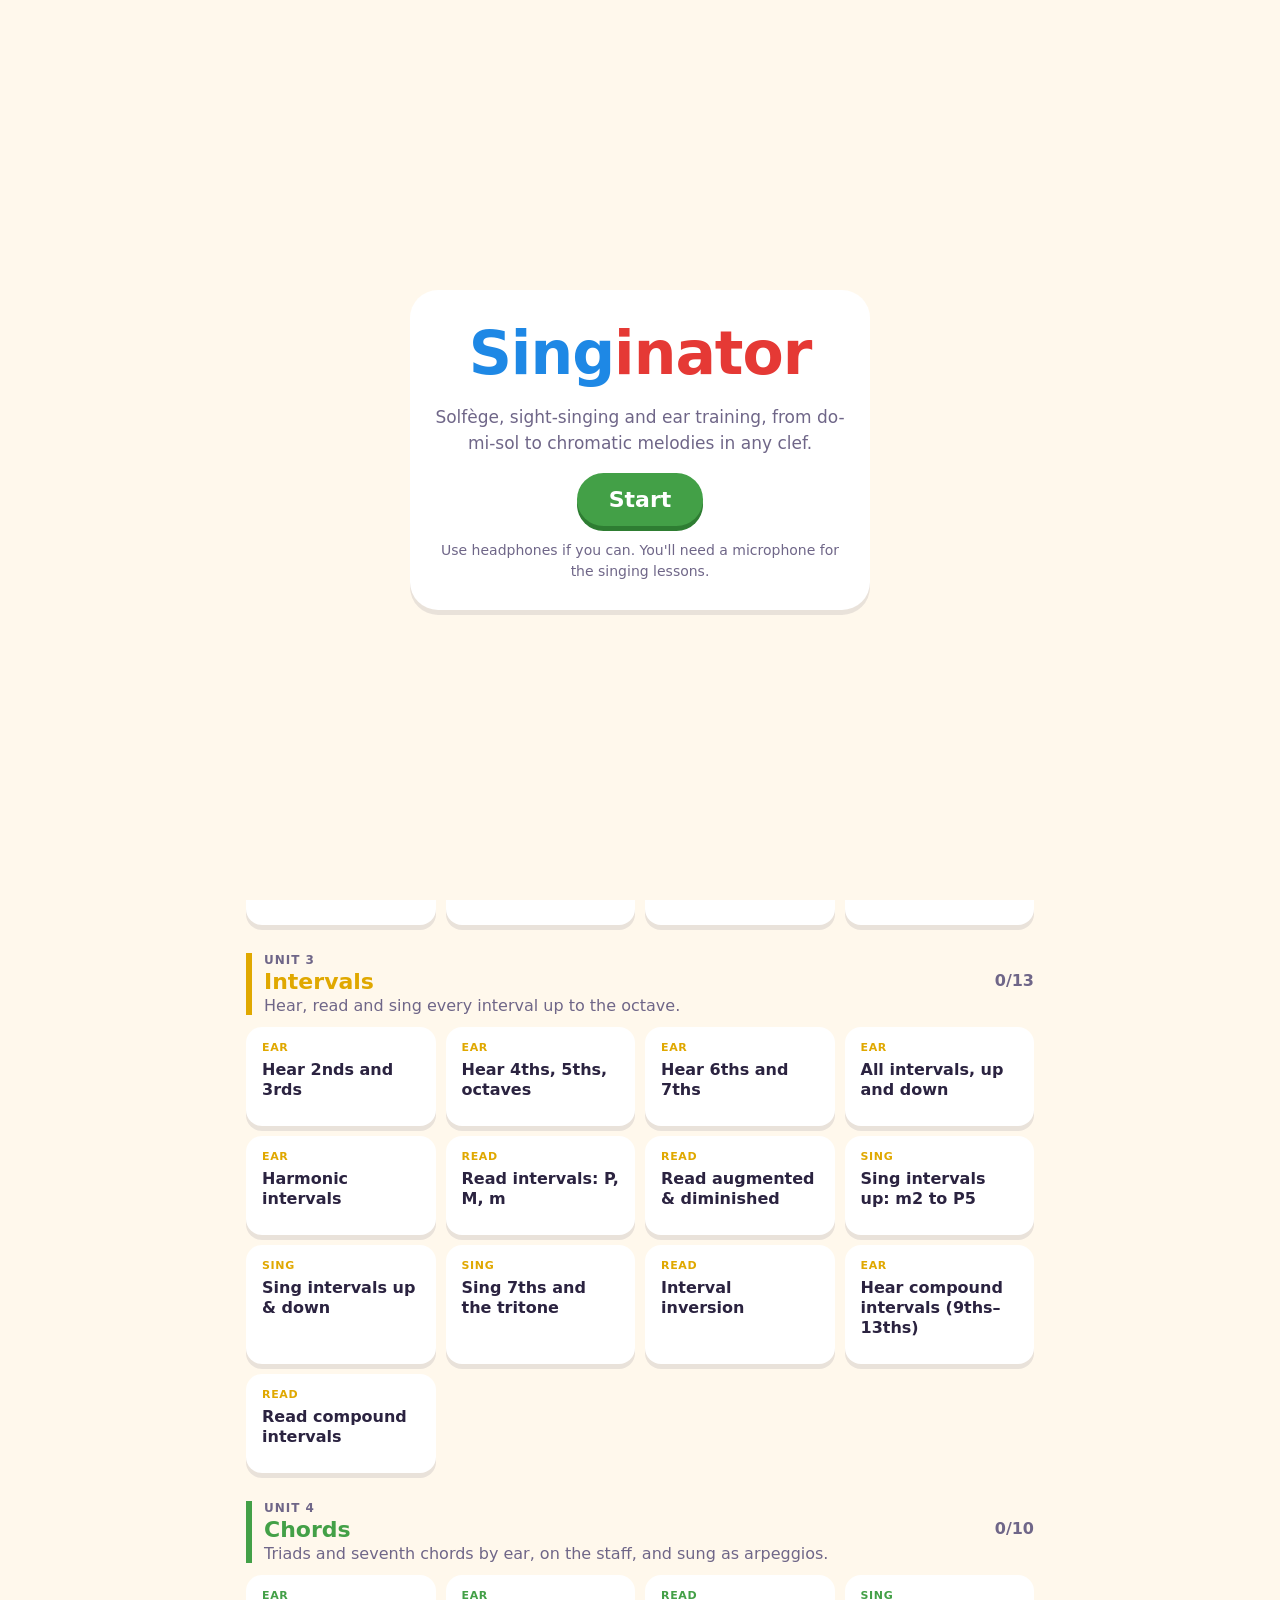
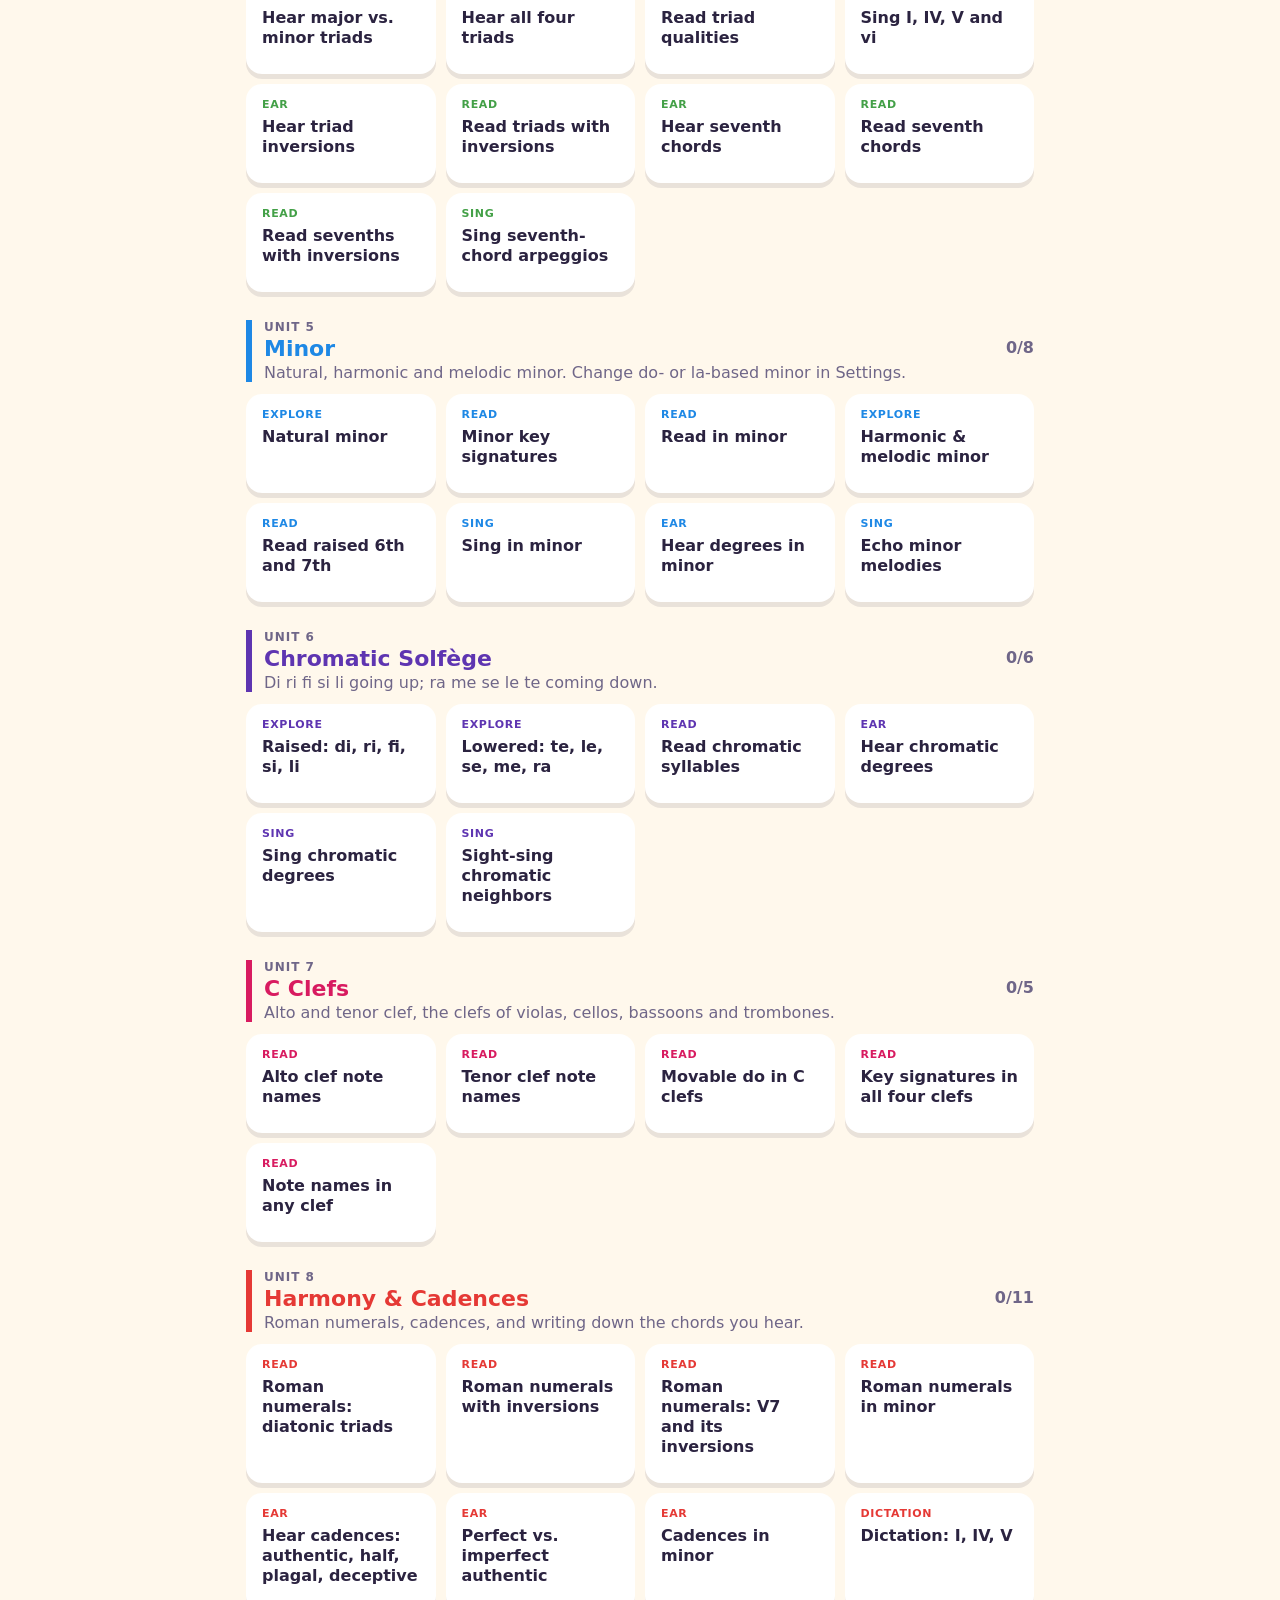
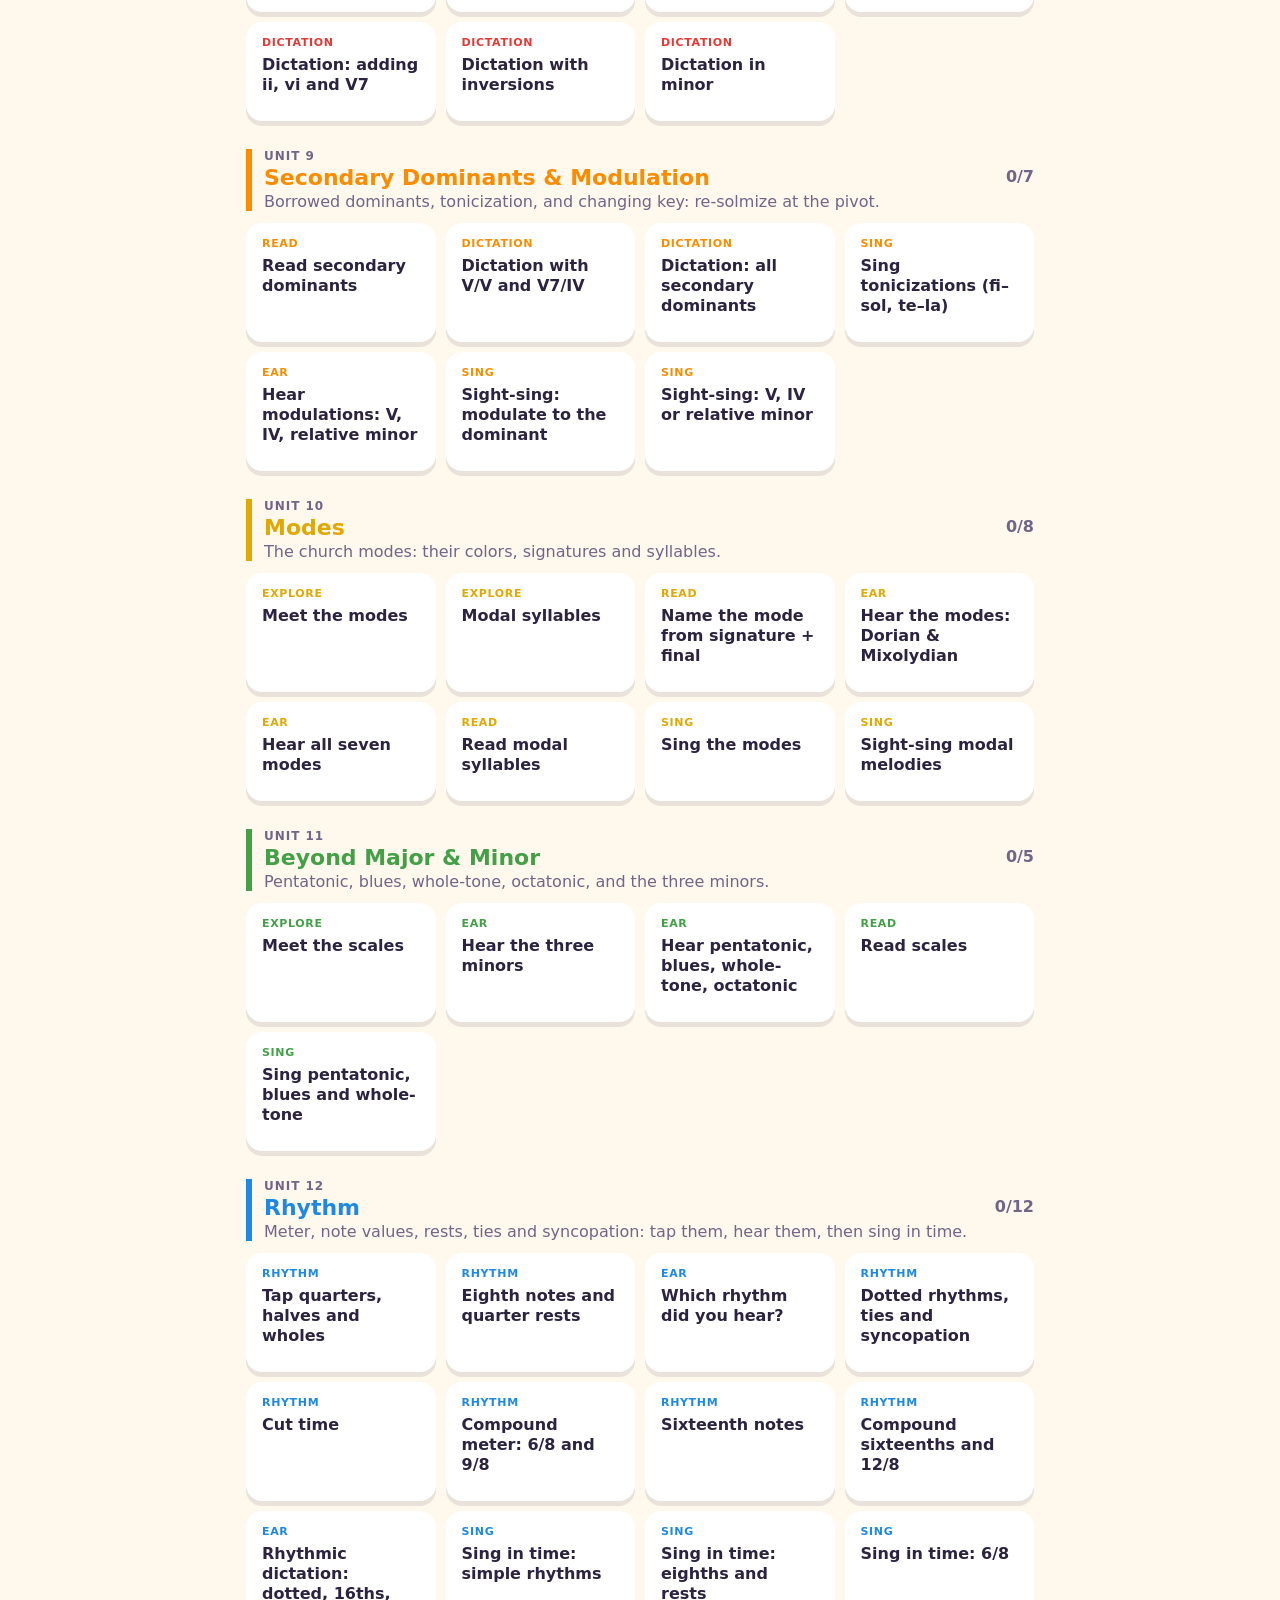
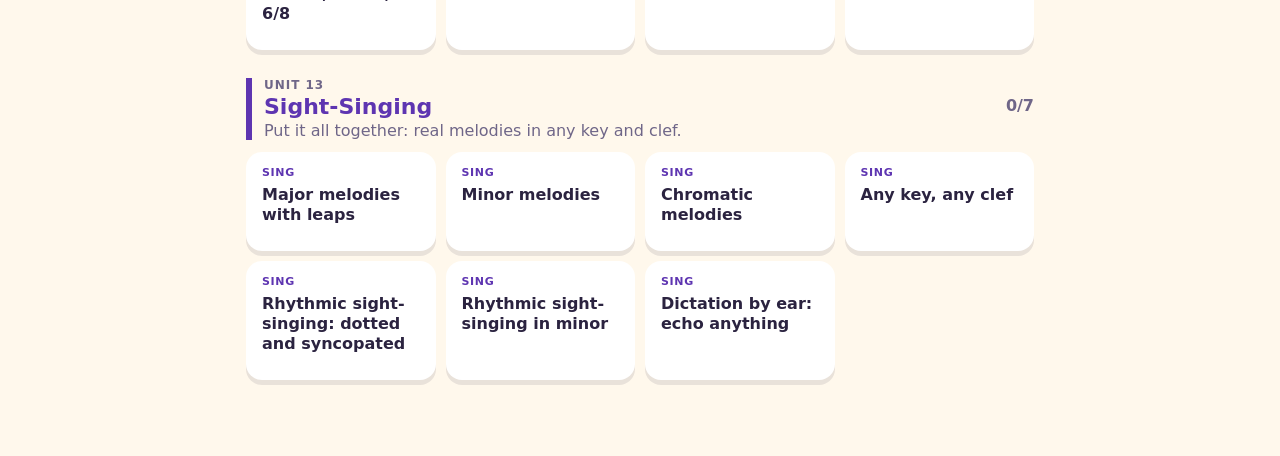
==== index.html @ 8b1a2203 "Rhythm: meters, notation, tapping and singing in time - rhythm.js: simple and compound meters (2/4 t" ====
<!doctype html>
<html lang="en">
<head>
  <meta charset="utf-8">
  <meta name="viewport" content="width=device-width, initial-scale=1">
  <title>Singinator</title>
  <link rel="stylesheet" href="style.css">
</head>
<body>
  <div id="start" class="overlay">
    <div class="start-card">
      <h1 class="logo">Sing<span>inator</span></h1>
      <p>Solfège, sight-singing and ear training, from do-mi-sol to chromatic melodies in any clef.</p>
      <button id="start-btn" class="big-btn">Start</button>
      <p class="fine">Use headphones if you can. You'll need a microphone for the singing lessons.</p>
    </div>
  </div>

  <header class="topbar">
    <button id="home-btn" class="icon-btn" aria-label="Back to course" hidden>&larr;</button>
    <div class="logo small">Sing<span>inator</span></div>
    <div class="stars" aria-label="Points earned"><span class="star-icon">&#9733;</span> <span id="star-count">0</span></div>
    <button id="settings-btn" class="icon-btn" aria-label="Settings">&#9881;</button>
  </header>

  <main>
    <!-- Course map -->
    <section id="home" class="screen">
      <div class="continue-card">
        <div>
          <div class="eyebrow">Up next</div>
          <div class="continue-title" id="continue-title"></div>
          <div class="continue-meta" id="continue-meta"></div>
        </div>
        <button id="continue-btn" class="big-btn">Go</button>
      </div>
      <div id="units"></div>
    </section>

    <!-- Any lesson -->
    <section id="lesson" class="screen" hidden>
      <div class="lesson-head">
        <div>
          <div class="eyebrow" id="lesson-unit"></div>
          <h2 class="lesson-title" id="lesson-title"></h2>
        </div>
        <div class="dots" id="dots" aria-label="Last 10 answers"></div>
      </div>
      <div class="prompt" id="prompt"></div>
      <div class="sub" id="sub"></div>
      <svg id="staff" class="staff" role="img" aria-label="Music staff"></svg>
      <div class="slots" id="slots"></div>
      <div class="feedback" id="feedback">&nbsp;</div>
      <div class="answers" id="answers"></div>
      <div class="meter-slot"></div>
      <div class="action-row" id="actions"></div>
    </section>
  </main>

  <template id="meter-tpl">
    <div class="meter">
      <div class="meter-track">
        <div class="meter-zone"></div>
        <div class="meter-target"></div>
        <div class="meter-ball"></div>
      </div>
      <div class="meter-side">
        <div class="meter-hint">Sing when you're ready</div>
        <div class="meter-sung">&nbsp;</div>
        <div class="meter-hold"><div class="meter-hold-fill"></div></div>
        <div class="meter-level" title="Microphone volume"><span>Mic</span><div class="meter-level-bar"><div class="meter-level-fill"></div></div></div>
        <select class="mic-select" aria-label="Microphone"></select>
        <div class="meter-debug" hidden></div>
      </div>
    </div>
  </template>

  <div id="settings" class="overlay dim" hidden>
    <div class="start-card settings-card">
      <h2>Settings</h2>
      <label class="setting">
        <span><b>Minor & modes</b><small>Which syllable is the tonic</small></span>
        <select id="set-minor">
          <option value="do">Tonic is do (do re me…)</option>
          <option value="la">Relative (la-based minor, re-based dorian…)</option>
        </select>
      </label>
      <label class="setting">
        <span><b>Pitch accuracy</b><small>How close counts as in tune</small></span>
        <select id="set-tol">
          <option value="50">Relaxed (±50¢)</option>
          <option value="35">Standard (±35¢)</option>
          <option value="25">Strict (±25¢)</option>
        </select>
      </label>
      <label class="setting">
        <span><b>Establish the key</b><small>Play a cadence before each question</small></span>
        <input type="checkbox" id="set-cadence">
      </label>
      <div class="action-row">
        <button id="set-reset" class="pill-btn ghost">Reset progress</button>
        <button id="set-close" class="pill-btn">Done</button>
      </div>
    </div>
  </div>

  <div id="mic-help" class="overlay dim" hidden>
    <div class="start-card">
      <h2>Microphone needed</h2>
      <p id="mic-help-text">Singing lessons need your microphone. Allow microphone access in your browser, then try again.</p>
      <button id="mic-retry" class="big-btn">Try again</button>
      <button id="mic-cancel" class="pill-btn ghost">Back</button>
    </div>
  </div>

  <div id="dev-panel" hidden>
    <b>Dev tone</b>
    <input type="range" id="dev-hz" min="0" max="900" step="0.5" value="0">
    <span id="dev-hz-val">off</span>
    <button id="dev-target">= target</button>
    <button id="dev-target-8vb">target 8vb</button>
    <button id="dev-off">off</button>
  </div>

  <div id="celebrate" aria-live="polite"></div>

  <script src="js/pitch.js"></script>
  <script src="js/theory.js"></script>
  <script src="js/harmony.js"></script>
  <script src="js/rhythm.js"></script>
  <script src="js/staff.js"></script>
  <script src="js/sound.js"></script>
  <script src="js/curriculum.js"></script>
  <script src="js/app.js"></script>
  <script src="js/exercises.js"></script>
  <script src="js/exercises-harmony.js"></script>
  <script src="js/exercises-scales.js"></script>
  <script src="js/exercises-modulation.js"></script>
  <script src="js/exercises-rhythm.js"></script>
  <script src="js/main.js"></script>
</body>
</html>
---- style.css ----
:root {
  --do: #e53935;
  --re: #fb8c00;
  --mi: #e0a800;
  --fa: #43a047;
  --sol: #1e88e5;
  --la: #5e35b1;
  --ti: #d81b60;

  --bg: #fff8ec;
  --card: #ffffff;
  --ink: #2b2340;
  --muted: #6f6688;
  --staff-bg: #fffaf0;
  --shadow: 0 5px 0 rgba(43, 35, 64, 0.1);
  --radius: 20px;
  color-scheme: light;
}

@media (prefers-color-scheme: dark) {
  :root {
    --bg: #1c1830;
    --card: #2a2445;
    --ink: #f4f0ff;
    --muted: #b3a9d1;
    --shadow: 0 5px 0 rgba(0, 0, 0, 0.35);
    --mi: #f9c623;
    color-scheme: dark;
  }
}

* { box-sizing: border-box; }

html, body {
  margin: 0;
  background: var(--bg);
  color: var(--ink);
  font-family: ui-rounded, "SF Pro Rounded", "Nunito", system-ui, sans-serif;
  -webkit-tap-highlight-color: transparent;
}

[hidden] { display: none !important; }

button {
  font: inherit;
  color: inherit;
  cursor: pointer;
  border: none;
  touch-action: manipulation;
}

select { font: inherit; padding: 6px 10px; border-radius: 10px; }

main {
  max-width: 820px;
  margin: 0 auto;
  padding: 0 16px 48px;
}

.eyebrow {
  font-size: 12px;
  font-weight: 800;
  letter-spacing: 0.08em;
  text-transform: uppercase;
  color: var(--muted);
}

/* ---------- Logo / top bar ---------- */
.logo {
  font-weight: 900;
  font-size: clamp(40px, 10vw, 60px);
  letter-spacing: -1px;
  margin: 0;
  color: var(--sol);
}
.logo span { color: var(--do); }
.logo.small { font-size: 24px; }

.topbar {
  display: flex;
  align-items: center;
  gap: 10px;
  max-width: 820px;
  margin: 0 auto;
  padding: 12px 16px;
}
.topbar .logo { flex: 1; }

.icon-btn {
  width: 44px;
  height: 44px;
  border-radius: 50%;
  background: var(--card);
  box-shadow: var(--shadow);
  font-size: 22px;
  font-weight: 900;
  flex: none;
}

.stars {
  background: var(--card);
  border-radius: 999px;
  padding: 8px 14px;
  font-weight: 900;
  font-size: 18px;
  box-shadow: var(--shadow);
}
.star-icon { color: #f5b301; }
.stars.pop { animation: pop 0.4s ease; }

/* ---------- Overlays ---------- */
.overlay {
  position: fixed;
  inset: 0;
  z-index: 20;
  display: grid;
  place-items: center;
  padding: 16px;
  background: var(--bg);
}
.overlay.dim { background: rgba(28, 24, 48, 0.6); }

.start-card {
  background: var(--card);
  border-radius: 28px;
  padding: 28px 24px;
  max-width: 460px;
  width: 100%;
  text-align: center;
  box-shadow: var(--shadow);
}
.start-card p { font-size: 17px; line-height: 1.5; color: var(--muted); }
.start-card .fine { font-size: 14px; margin-bottom: 0; }
.start-card .pill-btn { margin-top: 12px; }

.settings-card { text-align: left; }
.settings-card h2 { margin-top: 0; }
.setting {
  display: flex;
  align-items: center;
  justify-content: space-between;
  gap: 12px;
  padding: 12px 0;
  border-bottom: 1px solid color-mix(in srgb, var(--muted) 25%, transparent);
}
.setting b { display: block; }
.setting small { color: var(--muted); }
.setting input[type="checkbox"] { width: 22px; height: 22px; accent-color: var(--sol); }

.big-btn {
  background: var(--fa);
  color: #fff;
  font-size: 22px;
  font-weight: 900;
  padding: 14px 32px;
  border-radius: 999px;
  box-shadow: 0 5px 0 #2e7d32;
  transition: transform 0.08s;
}
.big-btn:active { transform: translateY(4px); box-shadow: 0 1px 0 #2e7d32; }

/* ---------- Course map ---------- */
.continue-card {
  display: flex;
  align-items: center;
  justify-content: space-between;
  gap: 16px;
  background: var(--card);
  border-radius: var(--radius);
  padding: 18px 20px;
  margin: 8px 0 24px;
  box-shadow: var(--shadow);
  border: 3px solid var(--fa);
}
.continue-title { font-size: 22px; font-weight: 900; margin: 2px 0; }
.continue-meta { color: var(--muted); font-weight: 700; }

.unit { margin-bottom: 28px; }
.unit-head {
  display: flex;
  justify-content: space-between;
  align-items: flex-start;
  gap: 12px;
  border-left: 6px solid var(--c);
  padding-left: 12px;
  margin-bottom: 12px;
}
.unit-head h3 { margin: 2px 0; font-size: 22px; color: var(--c); }
.unit-head p { margin: 0; color: var(--muted); }
.unit-count { font-weight: 900; color: var(--muted); white-space: nowrap; padding-top: 18px; }

.lesson-grid {
  display: grid;
  grid-template-columns: repeat(auto-fill, minmax(180px, 1fr));
  gap: 10px;
}
.lesson-card {
  background: var(--card);
  border-radius: 16px;
  padding: 12px 14px;
  text-align: left;
  display: flex;
  flex-direction: column;
  gap: 6px;
  box-shadow: var(--shadow);
  border: 2px solid transparent;
  transition: transform 0.08s;
}
.lesson-card:active { transform: translateY(3px); }
.lesson-card.next { border-color: var(--fa); }
.lesson-card .tag { font-size: 11px; font-weight: 900; text-transform: uppercase; letter-spacing: 0.06em; color: var(--c); }
.lesson-name { font-weight: 800; line-height: 1.25; flex: 1; }
.lesson-card .bar { height: 6px; border-radius: 3px; background: var(--bg); overflow: hidden; }
.lesson-card .bar i { display: block; height: 100%; background: var(--c); }
.lesson-card.mastered .bar i { background: var(--fa); }
.lesson-card.mastered .lesson-name::after { content: " \2713"; color: var(--fa); }

/* ---------- Lesson ---------- */
.lesson-head {
  display: flex;
  justify-content: space-between;
  align-items: flex-end;
  gap: 12px;
  margin: 4px 0 8px;
}
.lesson-title { margin: 2px 0 0; font-size: 22px; }
.dots { display: flex; gap: 4px; flex: none; }
.dots i { width: 10px; height: 10px; border-radius: 50%; background: color-mix(in srgb, var(--muted) 30%, transparent); }
.dots i.right { background: var(--fa); }
.dots i.wrong { background: var(--do); }

.prompt {
  text-align: center;
  font-size: clamp(24px, 6vw, 32px);
  font-weight: 900;
  margin: 12px 0 2px;
  min-height: 1.3em;
}
.sub { text-align: center; color: var(--muted); font-weight: 700; margin-bottom: 12px; min-height: 1.2em; }

.staff {
  display: block;
  width: 100%;
  max-height: 260px;
  border-radius: var(--radius);
  box-shadow: var(--shadow);
}
.staff-bg { fill: var(--staff-bg); }
.staff-line { stroke: #3b3355; stroke-width: 1.5; }
.staff-ink { stroke: #3b3355; }
.staff-ink.fill { fill: #3b3355; stroke: none; }
.stem { stroke-width: 2.2; }
.note-label { font-weight: 900; font-size: 15px; font-family: inherit; }
.note-halo { fill: none; stroke: #f5b301; stroke-width: 3; opacity: 0.8; animation: halo 1.2s ease-in-out infinite; transform-box: fill-box; transform-origin: center; }
.note.faded { opacity: 0.3; }

.feedback {
  text-align: center;
  font-size: 19px;
  font-weight: 700;
  min-height: 1.5em;
  margin: 14px 0;
  color: var(--muted);
}
.feedback.good { color: var(--fa); }
.feedback.bad { color: var(--do); }

.answers {
  display: flex;
  flex-wrap: wrap;
  justify-content: center;
  gap: 8px;
}
.ans-btn {
  background: var(--card);
  min-width: 64px;
  padding: 10px 12px 8px;
  border-radius: 14px;
  display: flex;
  flex-direction: column;
  align-items: center;
  box-shadow: 0 4px 0 rgba(0, 0, 0, 0.15);
  border: 2px solid transparent;
  transition: transform 0.08s;
}
.ans-btn:active { transform: translateY(3px); box-shadow: 0 1px 0 rgba(0, 0, 0, 0.15); }
.ans-btn.colored { background: var(--c); color: #fff; }
.ans-btn.colored .ans-main { text-shadow: 0 1px 2px rgba(0, 0, 0, 0.25); }
.ans-main { font-size: 20px; font-weight: 900; }
.ans-sub { font-size: 12px; font-weight: 700; opacity: 0.8; }
.answers.intervals .ans-btn { min-width: 74px; }
.answers.keys .ans-btn { min-width: 56px; }
.answers.locked .ans-btn { opacity: 0.45; }
.answers.locked .ans-btn.right { opacity: 1; border-color: var(--fa); box-shadow: 0 0 0 3px var(--fa); }
.answers.locked .ans-btn.wrong { opacity: 1; border-color: var(--do); animation: shake 0.4s; }

.action-row {
  display: flex;
  justify-content: center;
  align-items: center;
  gap: 10px;
  flex-wrap: wrap;
  margin-top: 18px;
}
.pill-btn {
  background: var(--sol);
  color: #fff;
  font-weight: 900;
  font-size: 16px;
  padding: 11px 20px;
  border-radius: 999px;
  box-shadow: 0 4px 0 #1565c0;
}
.pill-btn:active { transform: translateY(3px); box-shadow: 0 1px 0 #1565c0; }
.pill-btn.ghost { background: var(--card); color: var(--ink); box-shadow: var(--shadow); }

/* ---------- Pitch meter ---------- */
.meter {
  --c: var(--sol);
  display: flex;
  gap: 18px;
  align-items: stretch;
  margin-top: 16px;
  background: var(--card);
  border-radius: var(--radius);
  padding: 14px;
  box-shadow: var(--shadow);
}
.meter-track {
  position: relative;
  width: 60px;
  height: 180px;
  flex: none;
  border-radius: 30px;
  background: var(--bg);
  overflow: hidden;
}
.meter-zone {
  position: absolute;
  left: 0;
  right: 0;
  top: 50%;
  transform: translateY(-50%);
  height: 12%;
  background: color-mix(in srgb, var(--fa) 30%, transparent);
}
.meter-target {
  position: absolute;
  left: 6px;
  right: 6px;
  top: 50%;
  height: 4px;
  margin-top: -2px;
  border-radius: 2px;
  background: var(--fa);
}
.meter-ball {
  position: absolute;
  left: 50%;
  top: 50%;
  width: 36px;
  height: 36px;
  margin: -18px 0 0 -18px;
  border-radius: 50%;
  background: var(--c);
  border: 3px solid #fff;
  box-shadow: 0 2px 6px rgba(0, 0, 0, 0.3);
  transition: top 0.08s linear, opacity 0.2s;
}
.meter-ball.idle { opacity: 0.2; }
.meter-side {
  flex: 1;
  display: flex;
  flex-direction: column;
  justify-content: center;
  gap: 8px;
  min-width: 0;
}
.meter-hint { font-size: clamp(20px, 4.5vw, 26px); font-weight: 900; }
.meter-hint.good { color: var(--fa); }
.meter-hint.up, .meter-hint.down { color: var(--re); }
.meter-hint.listen { color: var(--sol); }
.meter-hint.warn { color: var(--do); font-size: clamp(17px, 4vw, 20px); }
.meter-sung { font-size: 15px; color: var(--muted); font-weight: 700; }
.meter-hold { height: 14px; border-radius: 7px; background: var(--bg); overflow: hidden; }
.meter-hold-fill { height: 100%; width: 0; background: var(--fa); transition: width 0.08s linear; }
.meter-level { display: flex; align-items: center; gap: 8px; font-size: 12px; font-weight: 800; color: var(--muted); }
.meter-level-bar { flex: 1; height: 6px; border-radius: 3px; background: var(--bg); overflow: hidden; }
.meter-level-fill { height: 100%; width: 0; background: var(--sol); transition: width 0.08s linear; }
.mic-select { font-size: 13px; max-width: 100%; color: var(--muted); }
.meter-debug { font: 12px ui-monospace, monospace; color: var(--muted); word-break: break-all; }

/* ---------- Celebration ---------- */
#celebrate {
  position: fixed;
  inset: 0;
  pointer-events: none;
  z-index: 30;
  overflow: hidden;
}
.celebrate-msg {
  position: absolute;
  left: 50%;
  top: 36%;
  transform: translate(-50%, -50%);
  background: var(--card);
  color: var(--fa);
  font-size: clamp(28px, 7vw, 44px);
  font-weight: 900;
  padding: 14px 30px;
  border-radius: 999px;
  box-shadow: 0 10px 30px rgba(0, 0, 0, 0.2);
  white-space: nowrap;
  animation: msg 1.8s ease forwards;
}
.celebrate-msg.small { font-size: 30px; padding: 8px 22px; animation-duration: 0.9s; }
.confetti {
  position: absolute;
  top: -20px;
  width: 12px;
  height: 18px;
  border-radius: 3px;
  animation: fall 1.6s ease-in forwards;
}

/* ---------- Dev panel ---------- */
#dev-panel {
  position: fixed;
  bottom: 8px;
  left: 8px;
  right: 8px;
  z-index: 40;
  background: #222;
  color: #eee;
  font: 13px ui-monospace, monospace;
  padding: 8px 12px;
  border-radius: 10px;
  display: flex;
  flex-wrap: wrap;
  gap: 8px;
  align-items: center;
}
#dev-panel input { flex: 1; min-width: 160px; }
#dev-panel button { background: #444; color: #eee; padding: 4px 8px; border-radius: 6px; font: inherit; }

/* ---------- Animations ---------- */
@keyframes pop { 50% { transform: scale(1.25); } }
@keyframes shake {
  20%, 60% { transform: translateX(-6px); }
  40%, 80% { transform: translateX(6px); }
}
@keyframes halo { 50% { transform: scale(1.18); opacity: 0.4; } }
@keyframes msg {
  0% { transform: translate(-50%, -50%) scale(0.4); opacity: 0; }
  15% { transform: translate(-50%, -50%) scale(1.1); opacity: 1; }
  25% { transform: translate(-50%, -50%) scale(1); }
  80% { opacity: 1; }
  100% { transform: translate(-50%, -60%) scale(1); opacity: 0; }
}
@keyframes fall {
  to { transform: translate(var(--drift), 105vh) rotate(var(--spin)); }
}

@media (max-width: 480px) {
  .continue-card { flex-direction: column; align-items: stretch; text-align: center; }
  .lesson-grid { grid-template-columns: 1fr 1fr; }
  .meter-track { height: 150px; width: 52px; }
  .ans-btn { min-width: 56px; padding: 8px 10px 6px; }
  .lesson-head { flex-direction: column; align-items: flex-start; }
}

@media (prefers-reduced-motion: reduce) {
  * { animation-duration: 0.01s !important; transition: none !important; }
}

/* ---------- Dictation slots ---------- */
.slots { display: flex; flex-wrap: wrap; justify-content: center; gap: 8px; margin: 14px 0 0; }
.slot {
  min-width: 64px; padding: 8px 10px; border-radius: 12px; text-align: center;
  background: var(--card); box-shadow: var(--shadow); border: 2px dashed color-mix(in srgb, var(--muted) 50%, transparent);
  font-weight: 900; font-size: 20px; display: flex; flex-direction: column;
}
.slot small { font-size: 12px; font-weight: 700; color: var(--muted); }
.slot.given { border-style: solid; border-color: transparent; color: var(--muted); }
.slot.filled { border-style: solid; border-color: var(--sol); }
.slot.empty.next { border-color: var(--sol); }
.slot.right { border-style: solid; border-color: var(--fa); color: var(--fa); }
.slot.wrong { border-style: solid; border-color: var(--do); color: var(--do); }
.slot.playing { transform: scale(1.08); }
.answers.chords .ans-main { font-size: 18px; }
.answers.dense .ans-btn { min-width: 58px; padding: 8px 8px 6px; }

/* ---------- Rhythm notation ---------- */
.time-sig { font: 900 30px Georgia, "Times New Roman", serif; fill: #3b3355; }
.barline { stroke-width: 1.6; }
.tap-pad {
  width: 160px; height: 160px; border-radius: 50%; margin: 6px auto;
  background: var(--sol); color: #fff; font-size: 30px; font-weight: 900;
  box-shadow: 0 6px 0 #1565c0; touch-action: none; user-select: none; -webkit-user-select: none;
}
.tap-pad.hit { animation: tap 0.12s ease; }
@keyframes tap { 50% { transform: scale(0.93); box-shadow: 0 2px 0 #1565c0; } }
.answers.rhythms .ans-btn { padding: 6px; background: var(--staff-bg); }
.mini-staff { width: 260px; max-width: 80vw; height: auto; display: block; }
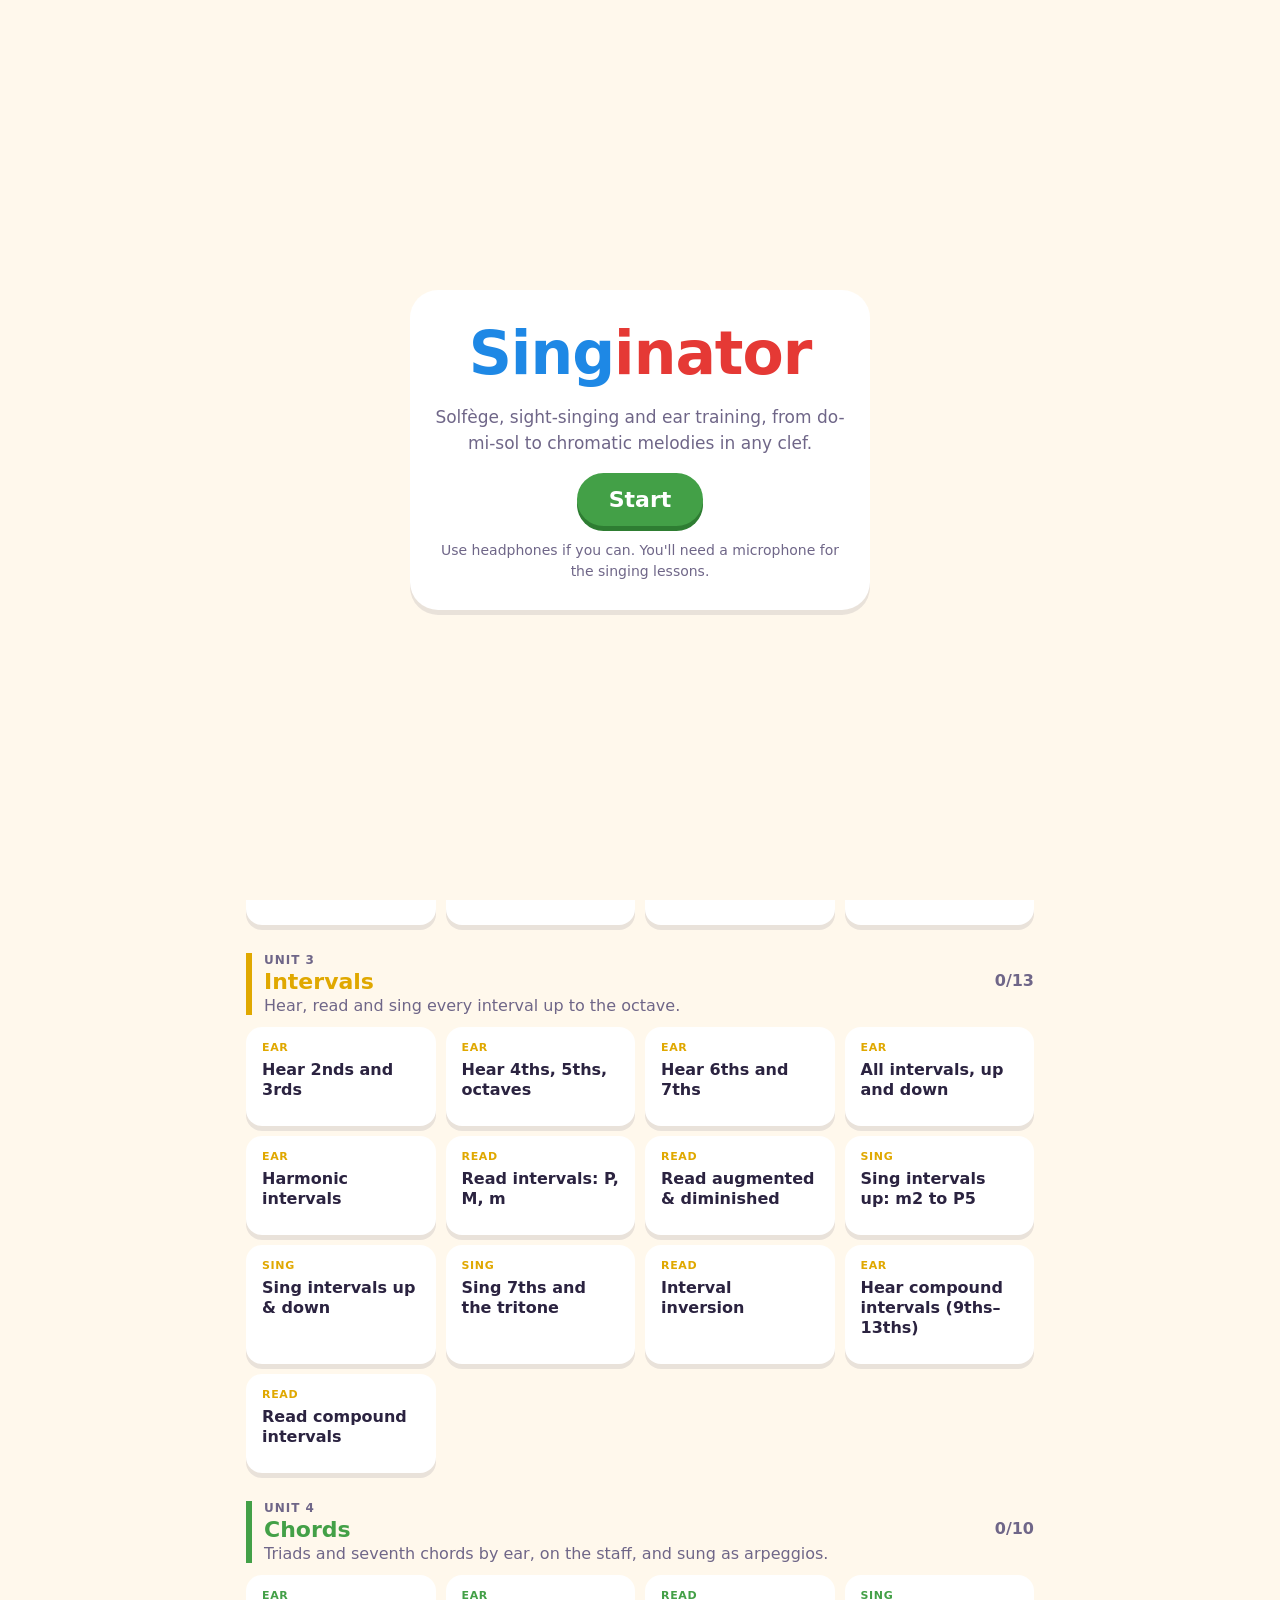
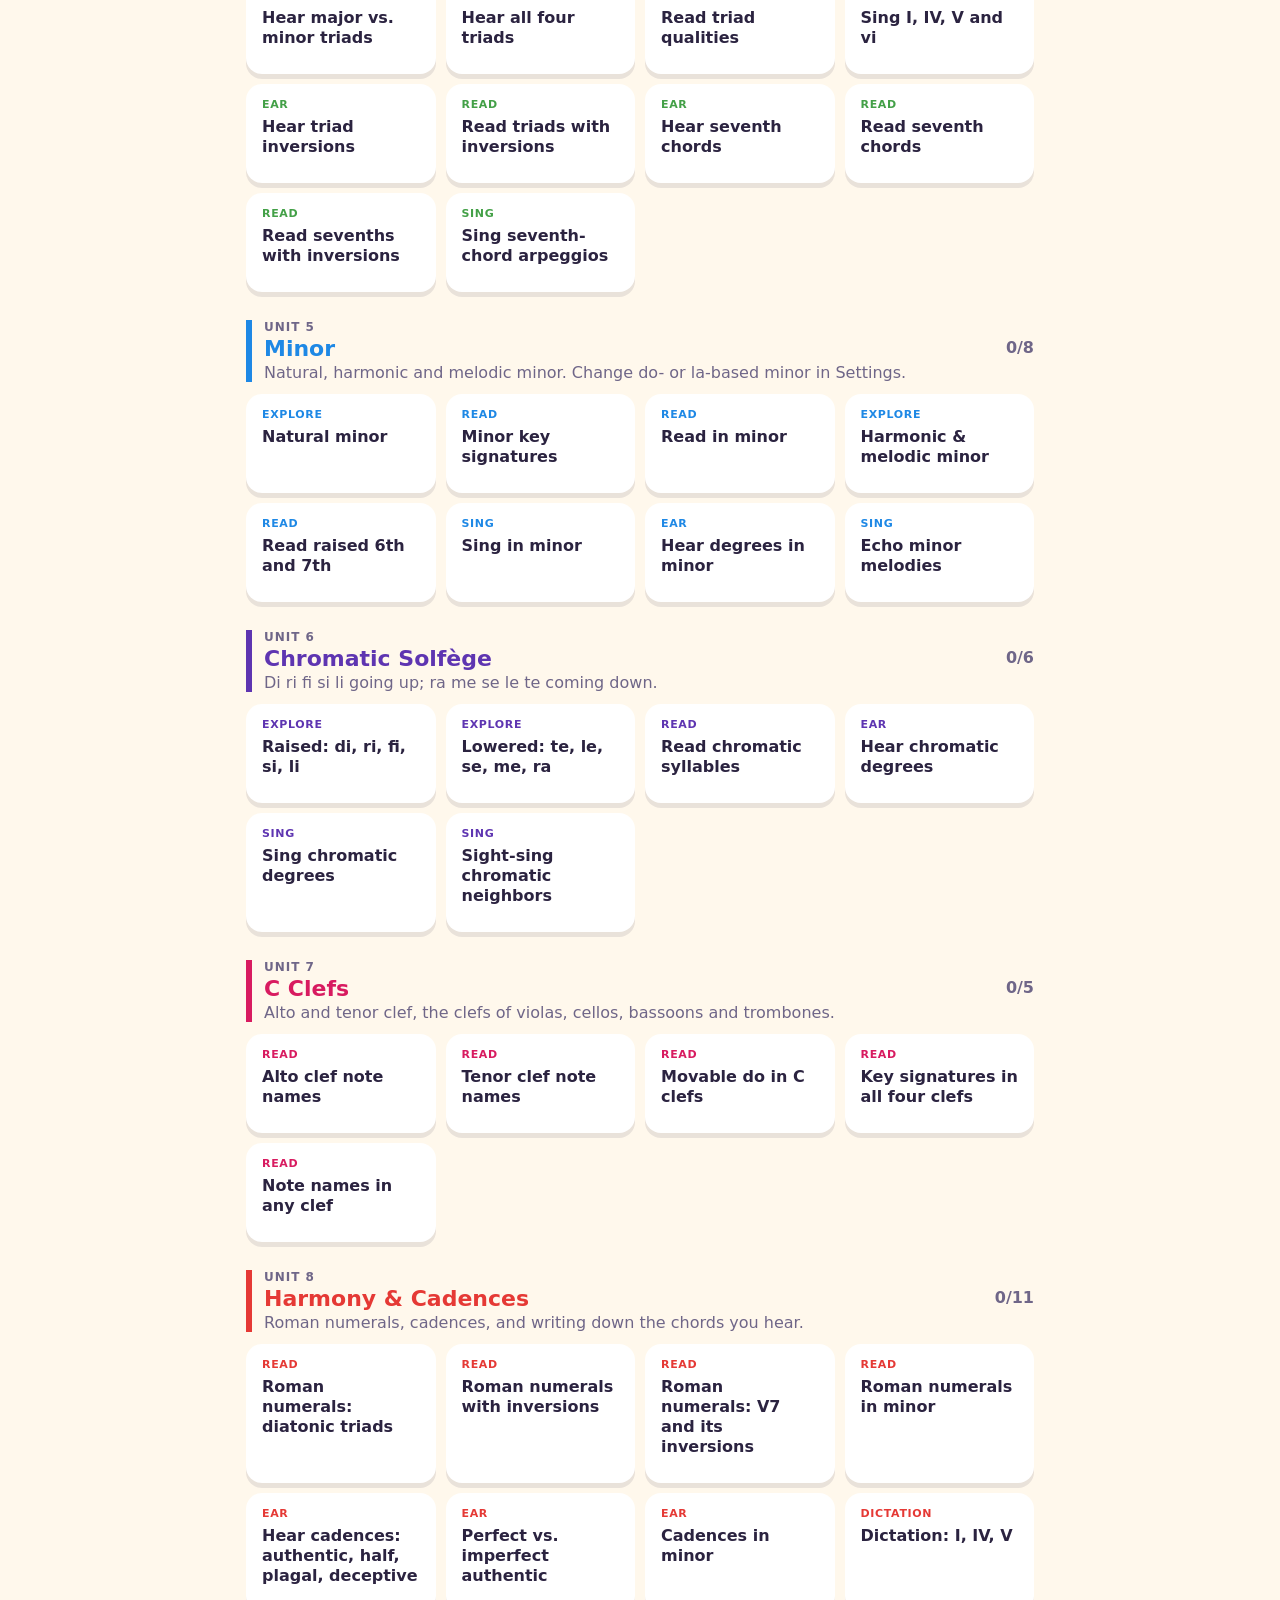
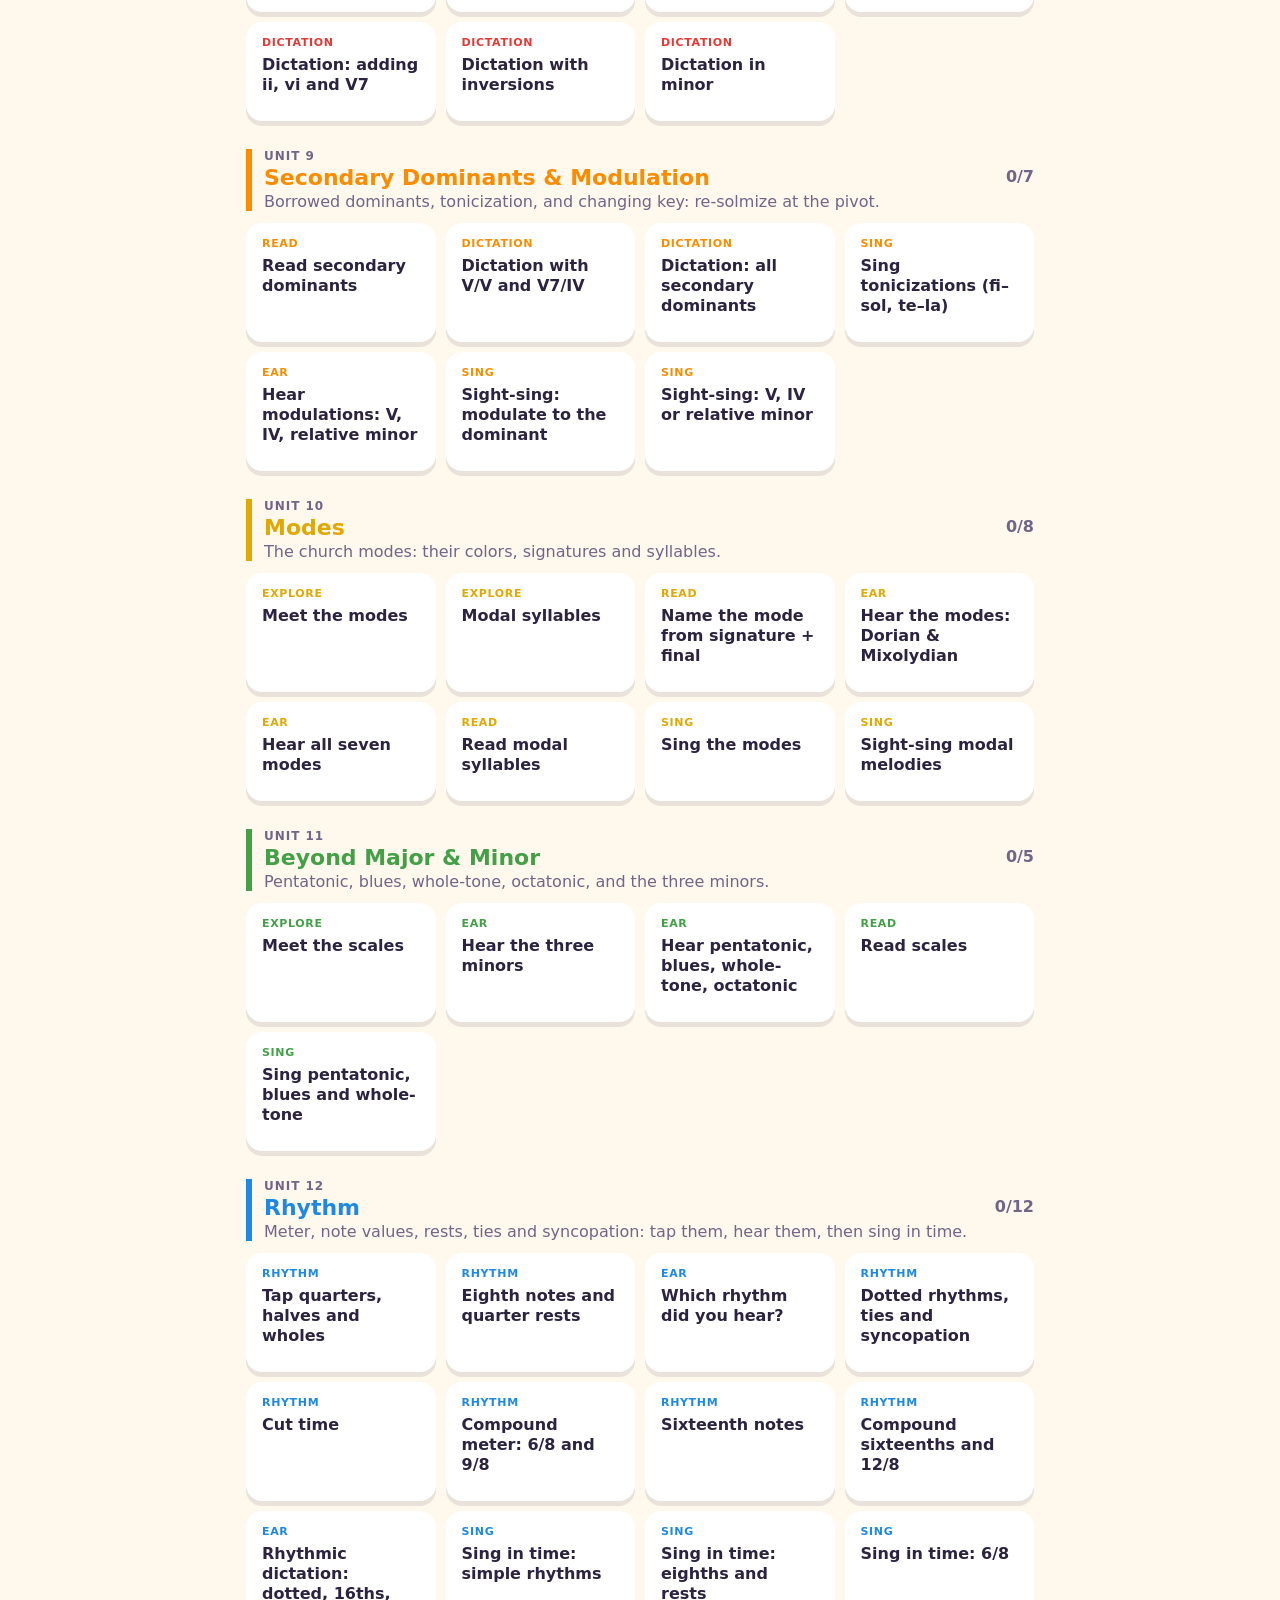
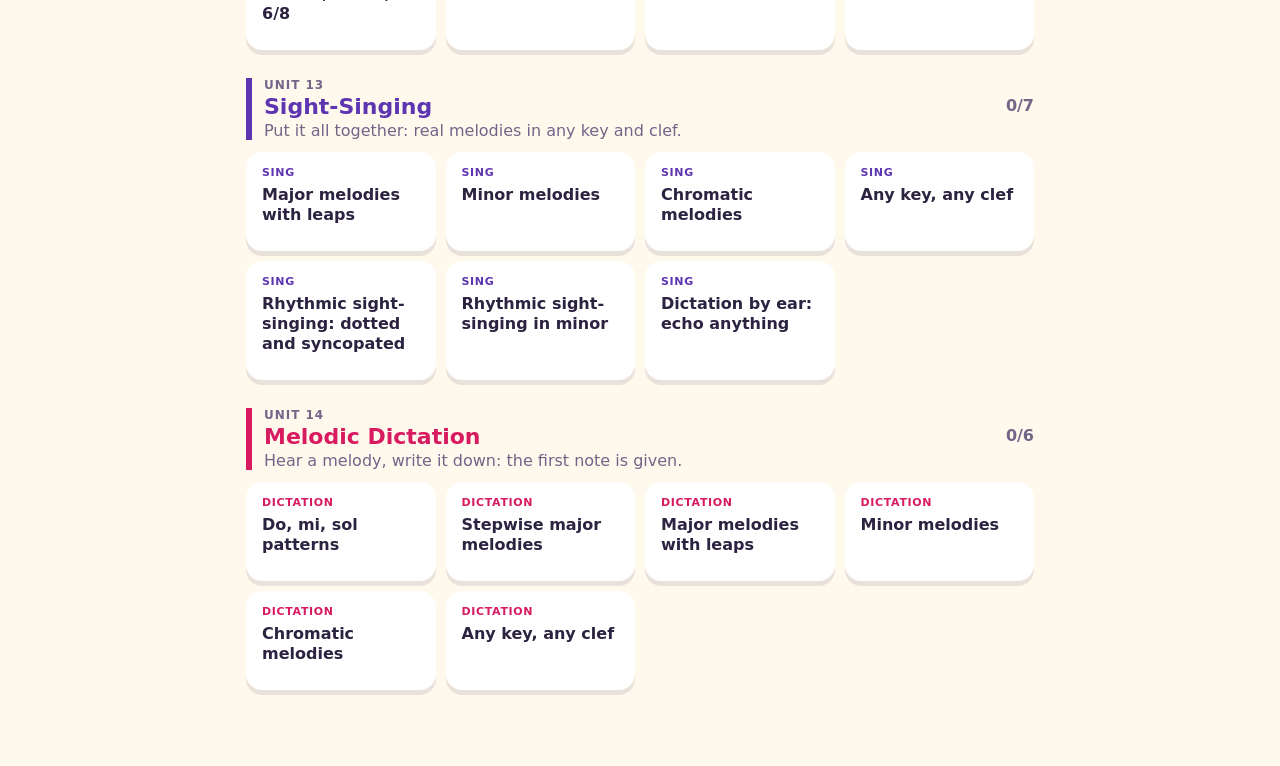
==== commit 445364b5: "Melodic dictation Hear a melody (after the key is established) and write it on the staff: tap to pla" ====
--- a/index.html
+++ b/index.html
@@ -137,6 +137,7 @@
   <script src="js/exercises-scales.js"></script>
   <script src="js/exercises-modulation.js"></script>
   <script src="js/exercises-rhythm.js"></script>
+  <script src="js/exercises-dictation.js"></script>
   <script src="js/main.js"></script>
 </body>
 </html>
--- a/style.css
+++ b/style.css
@@ -502,3 +502,7 @@
 @keyframes tap { 50% { transform: scale(0.93); box-shadow: 0 2px 0 #1565c0; } }
 .answers.rhythms .ans-btn { padding: 6px; background: var(--staff-bg); }
 .mini-staff { width: 260px; max-width: 80vw; height: auto; display: block; }
+.staff.writable { cursor: crosshair; touch-action: none; outline: 3px dashed color-mix(in srgb, var(--sol) 50%, transparent); outline-offset: -3px; }
+.answers.tools .tool { min-width: 58px; }
+.answers.tools .tool .ans-main { font-size: 24px; }
+button.slot { cursor: pointer; font: inherit; }
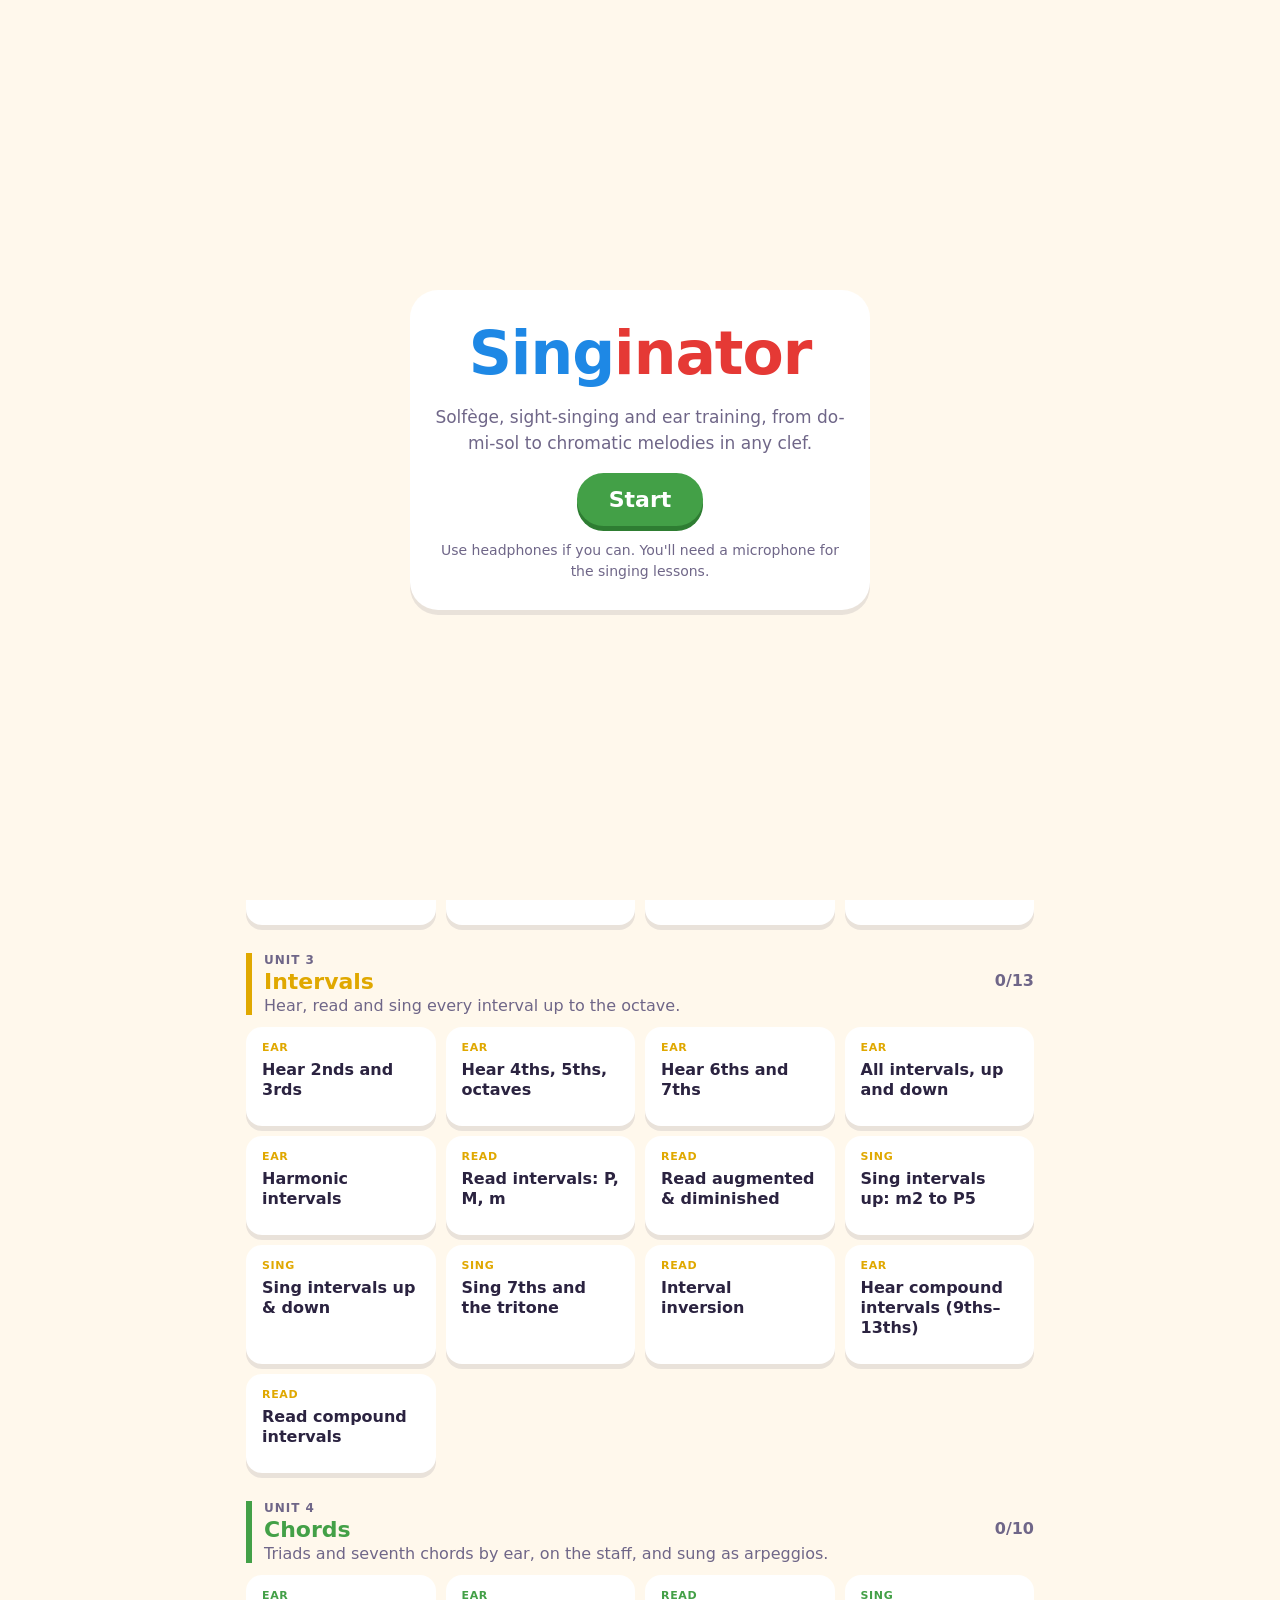
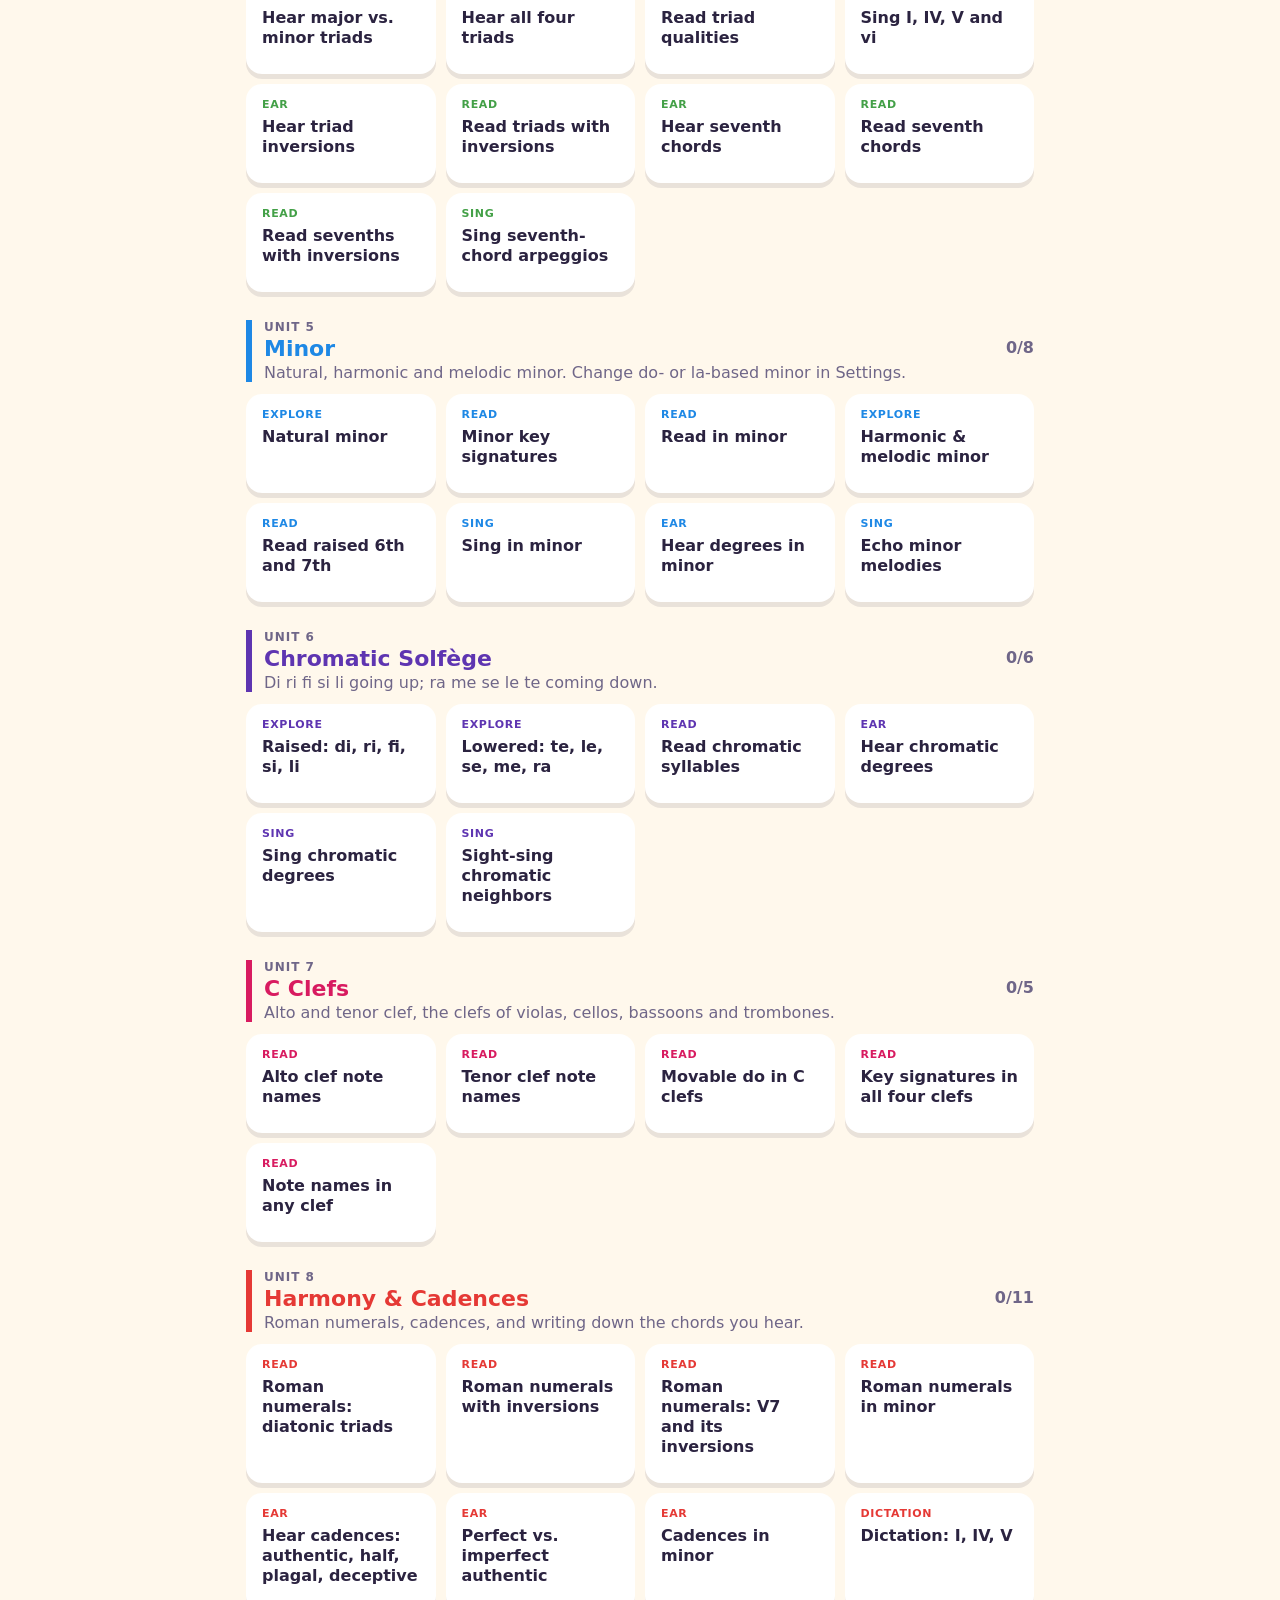
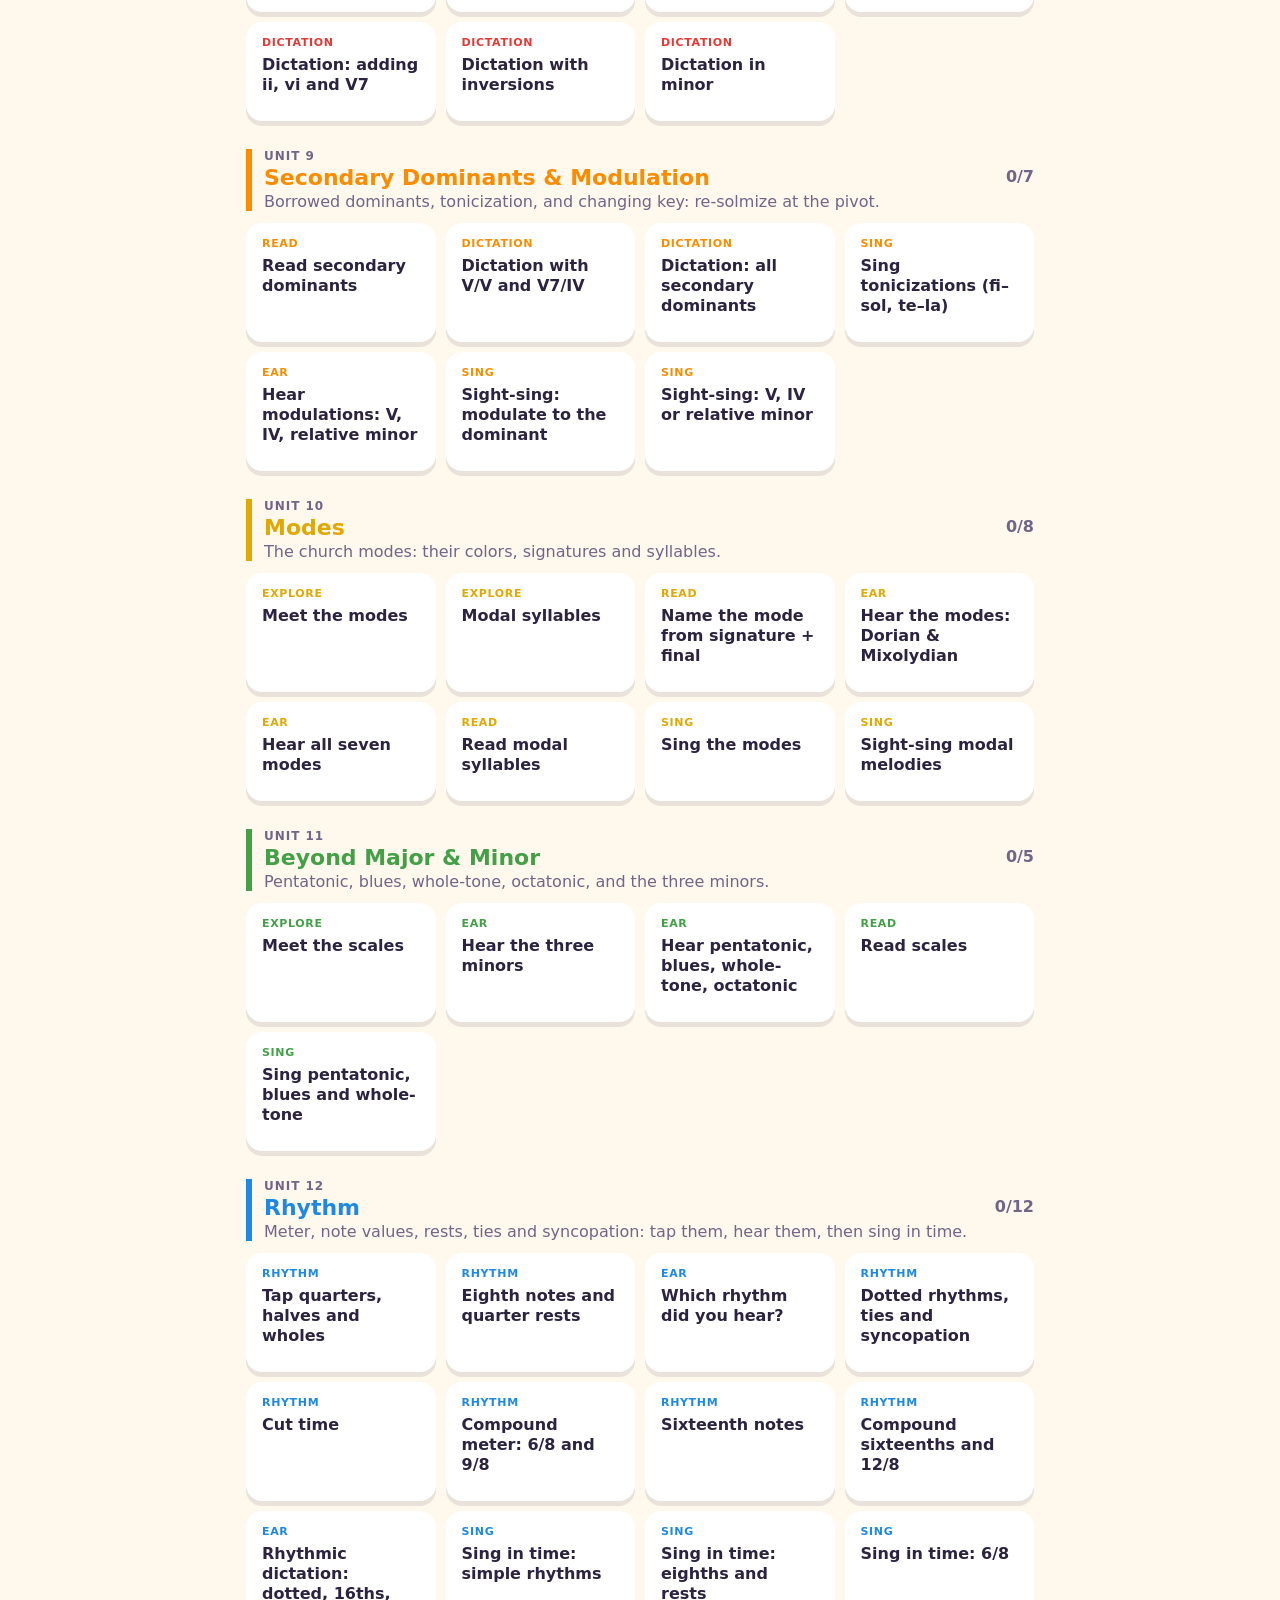
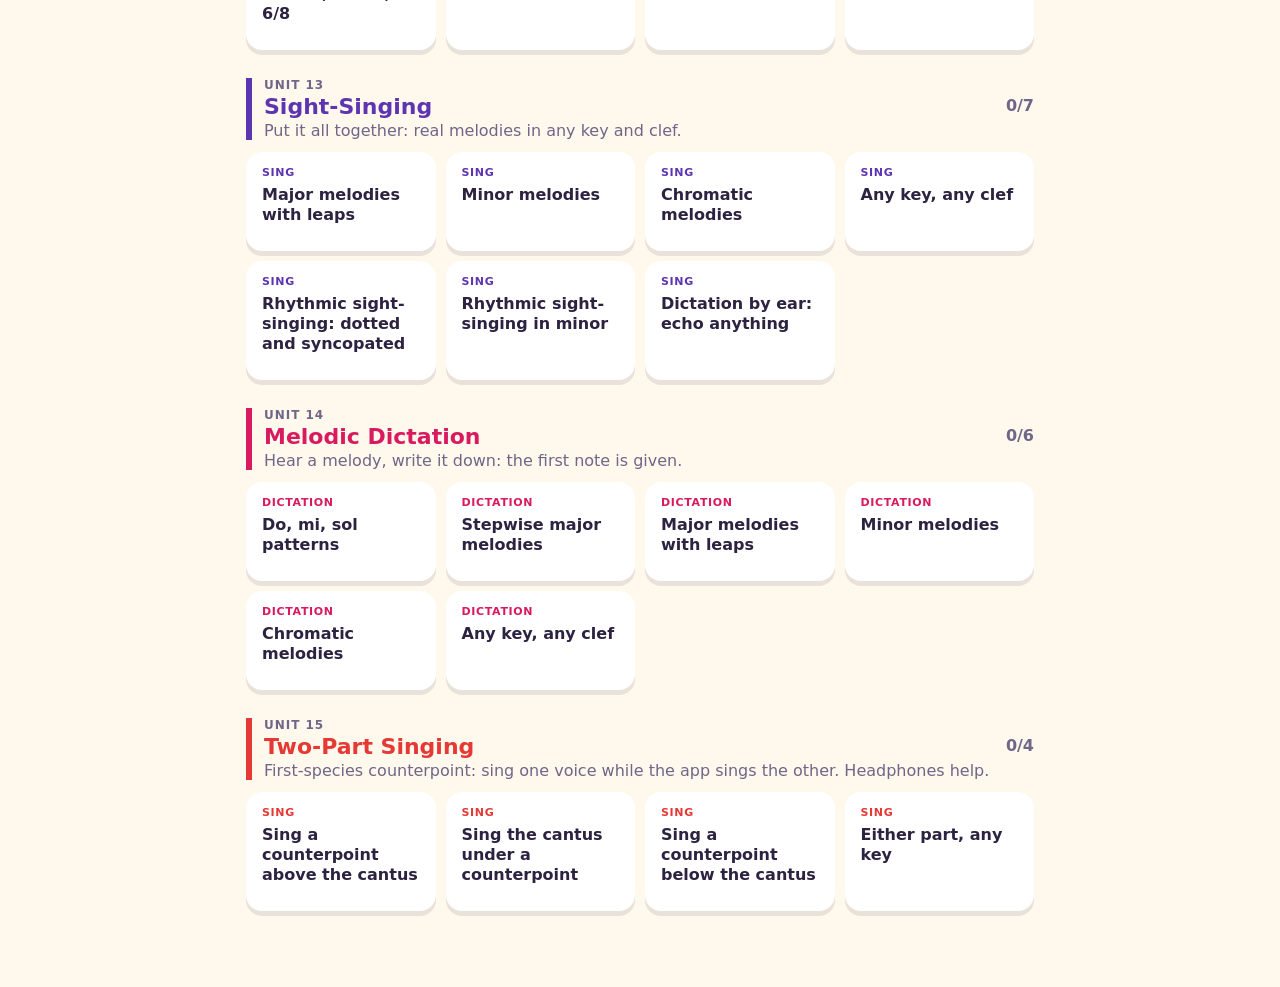
==== commit 83a49120: "Two-part singing over first-species counterpoint - counterpoint.js: cantus firmus generator and a de" ====
--- a/index.html
+++ b/index.html
@@ -49,6 +49,7 @@
       <div class="prompt" id="prompt"></div>
       <div class="sub" id="sub"></div>
       <svg id="staff" class="staff" role="img" aria-label="Music staff"></svg>
+      <svg id="staff2" class="staff staff2" role="img" aria-label="Second staff" hidden></svg>
       <div class="slots" id="slots"></div>
       <div class="feedback" id="feedback">&nbsp;</div>
       <div class="answers" id="answers"></div>
@@ -128,6 +129,7 @@
   <script src="js/theory.js"></script>
   <script src="js/harmony.js"></script>
   <script src="js/rhythm.js"></script>
+  <script src="js/counterpoint.js"></script>
   <script src="js/staff.js"></script>
   <script src="js/sound.js"></script>
   <script src="js/curriculum.js"></script>
@@ -138,6 +140,7 @@
   <script src="js/exercises-modulation.js"></script>
   <script src="js/exercises-rhythm.js"></script>
   <script src="js/exercises-dictation.js"></script>
+  <script src="js/exercises-twopart.js"></script>
   <script src="js/main.js"></script>
 </body>
 </html>
--- a/style.css
+++ b/style.css
@@ -506,3 +506,5 @@
 .answers.tools .tool { min-width: 58px; }
 .answers.tools .tool .ans-main { font-size: 24px; }
 button.slot { cursor: pointer; font: inherit; }
+.staff2 { margin-top: 10px; }
+.staff.mine { box-shadow: 0 0 0 3px var(--sol), var(--shadow); }
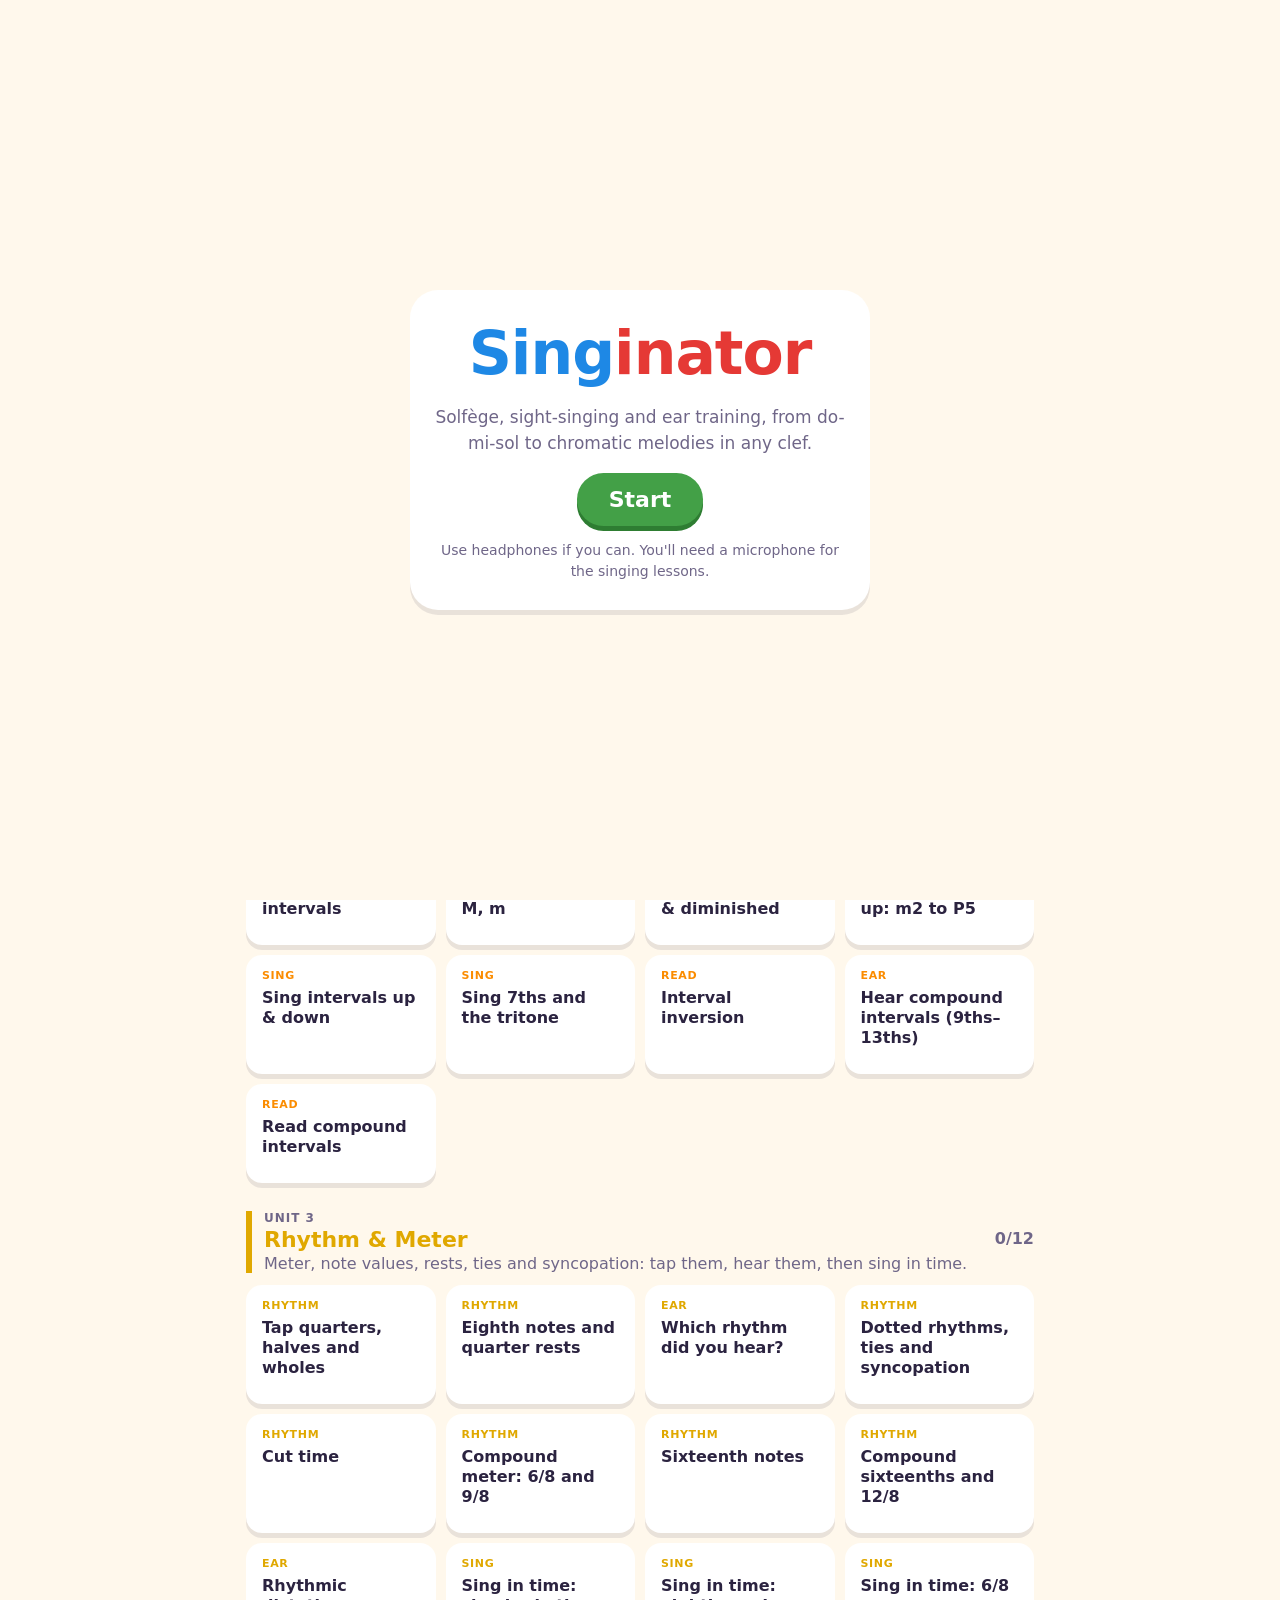
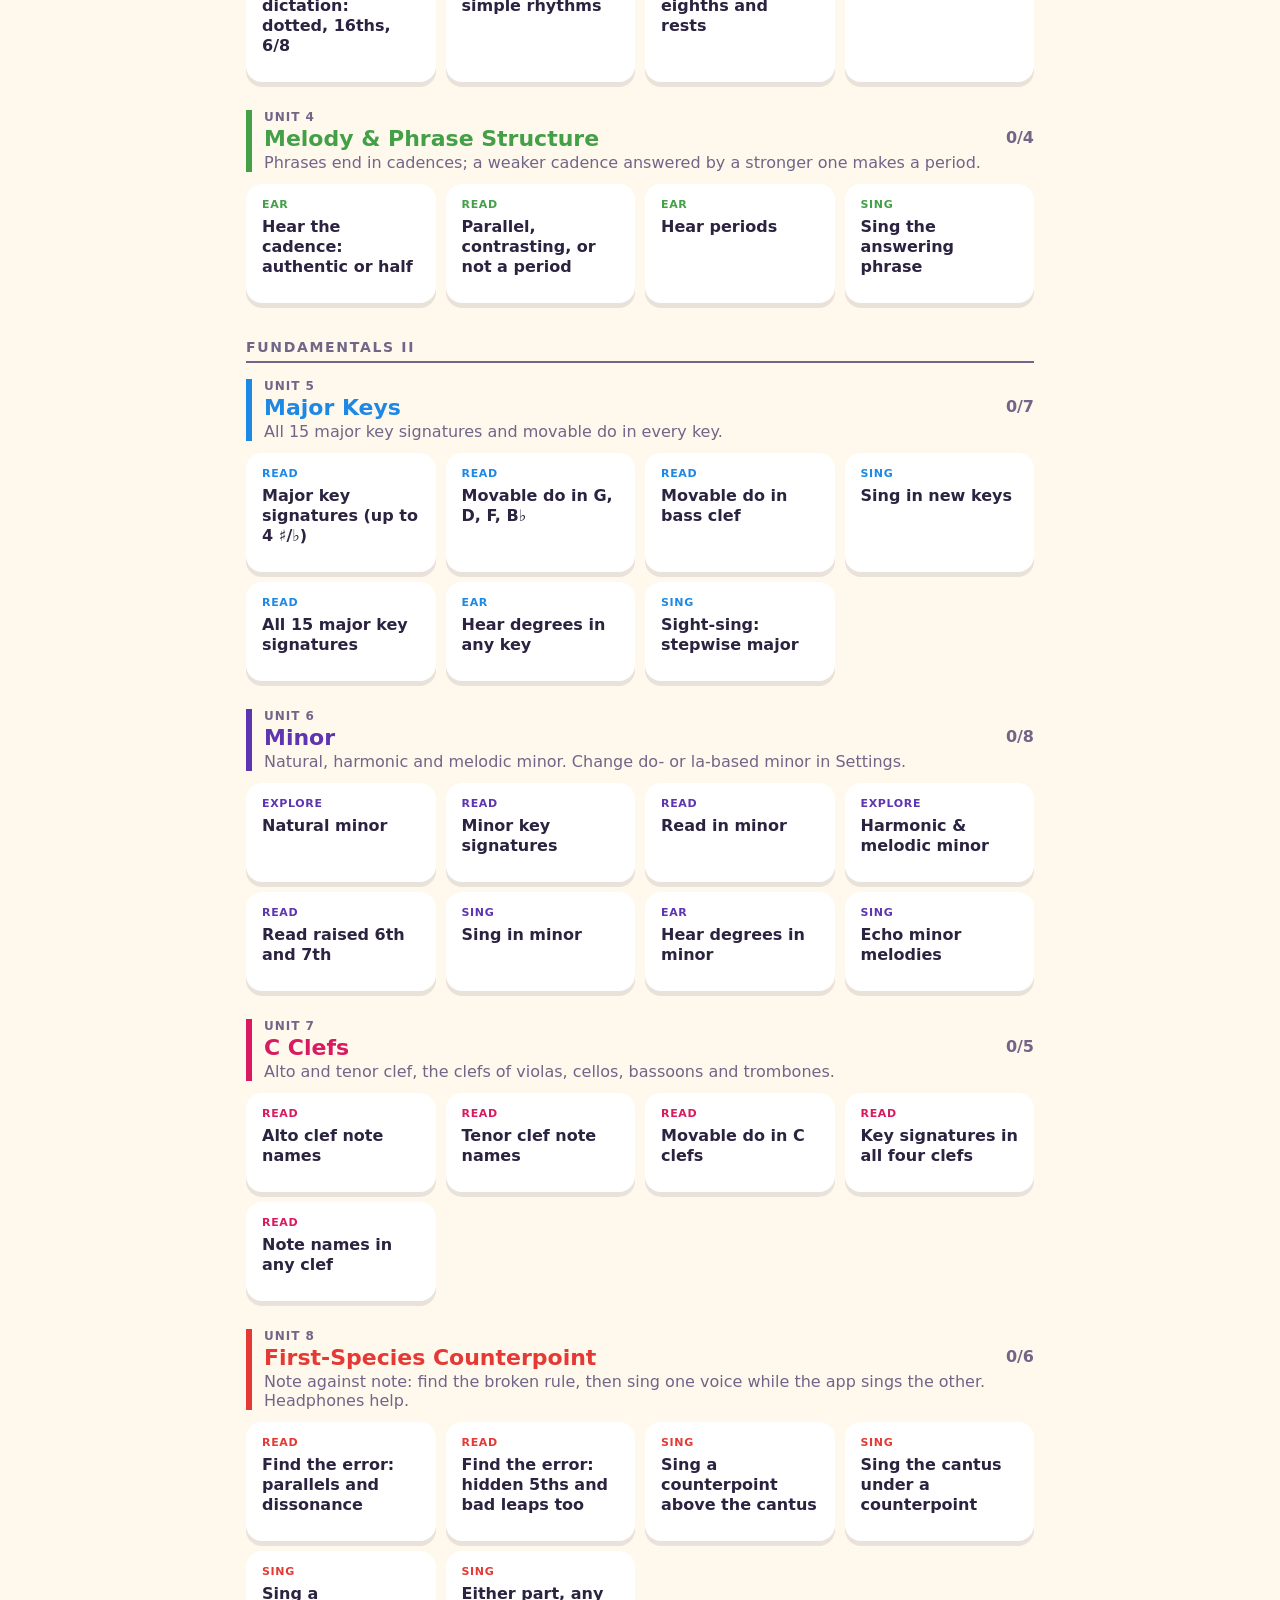
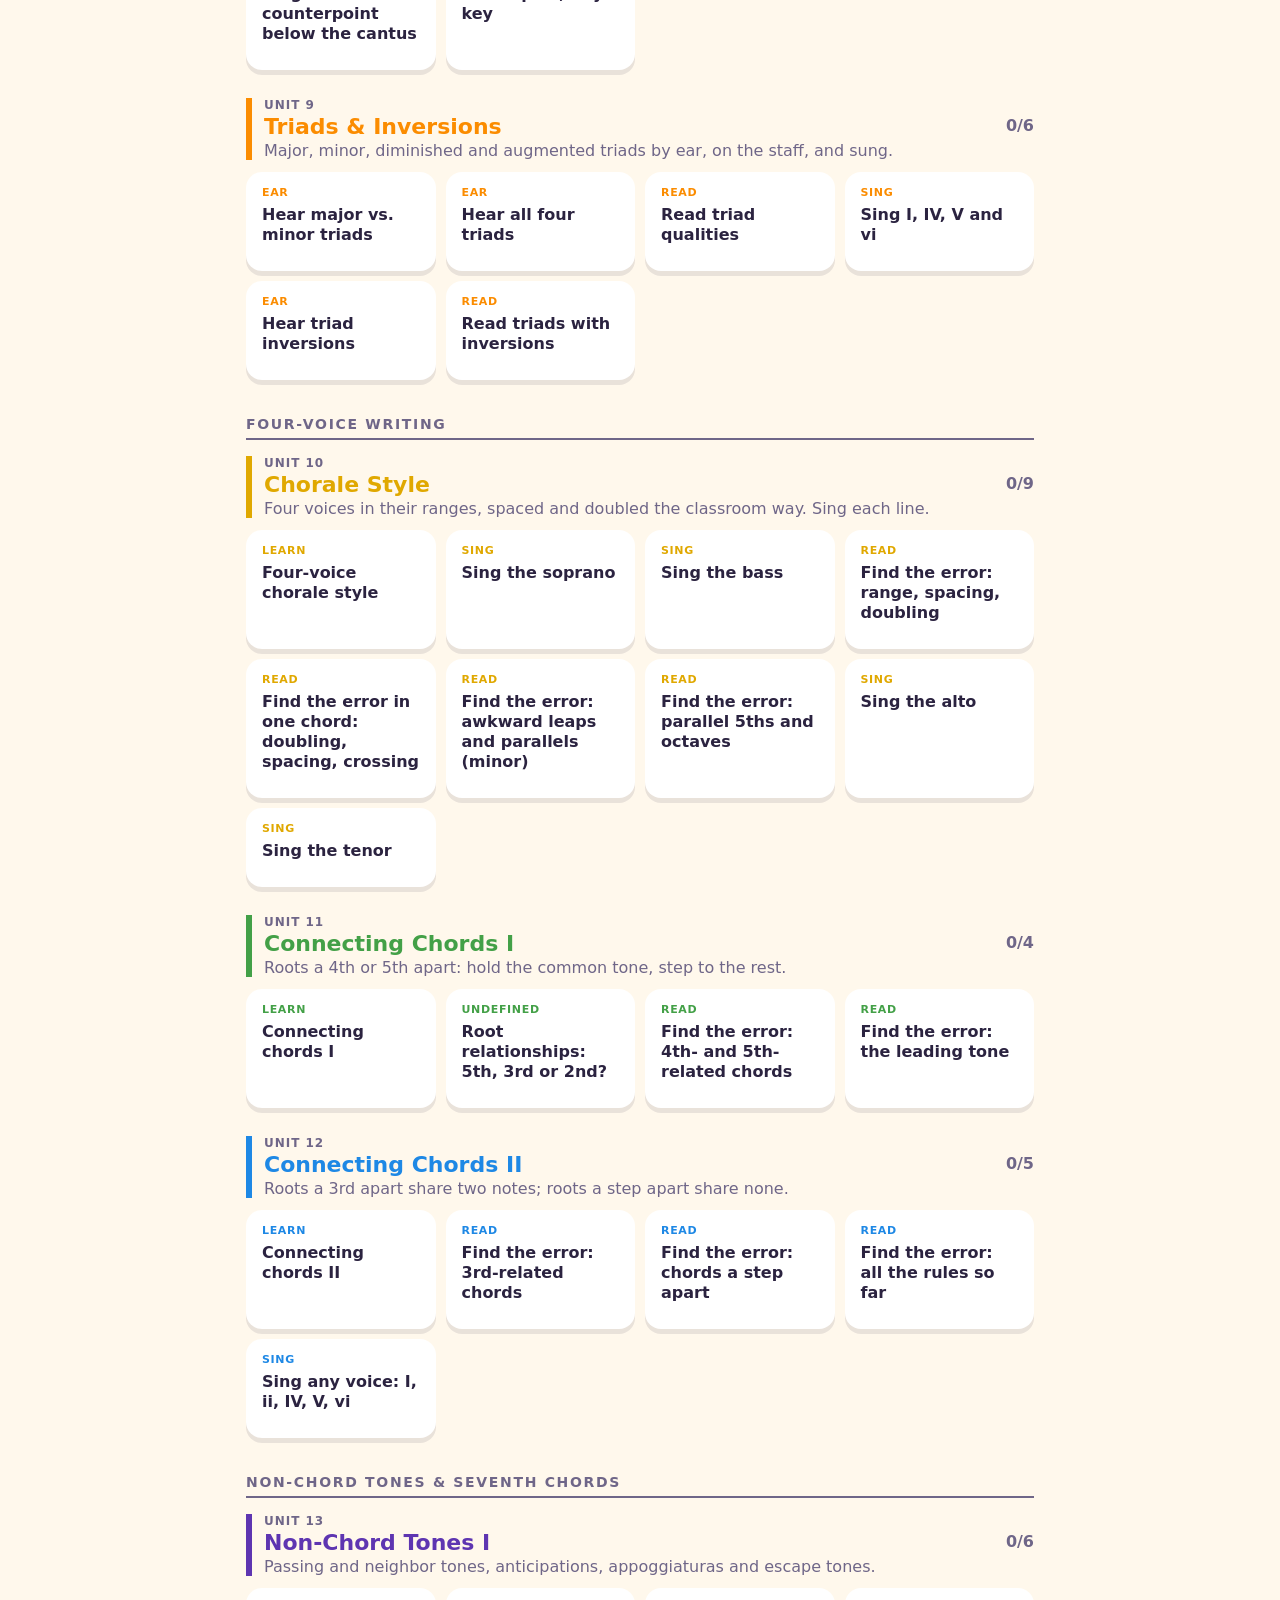
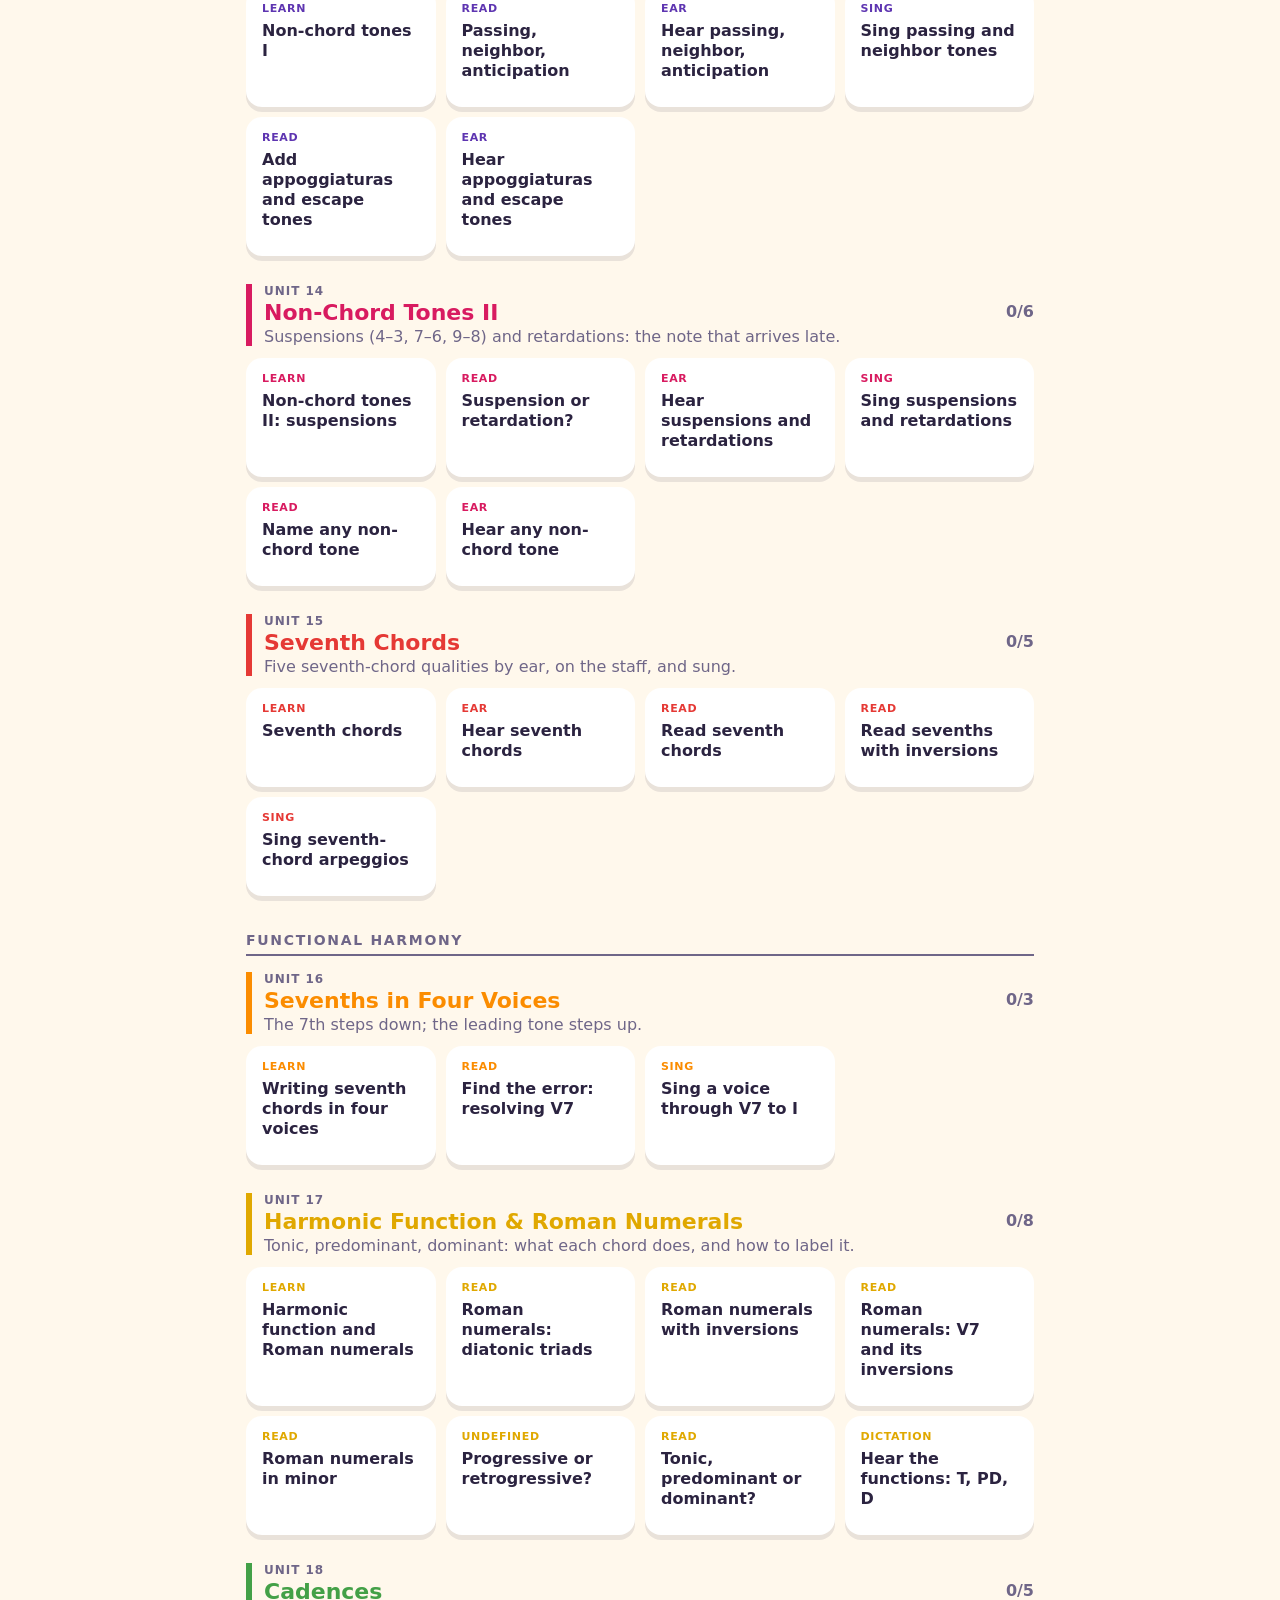
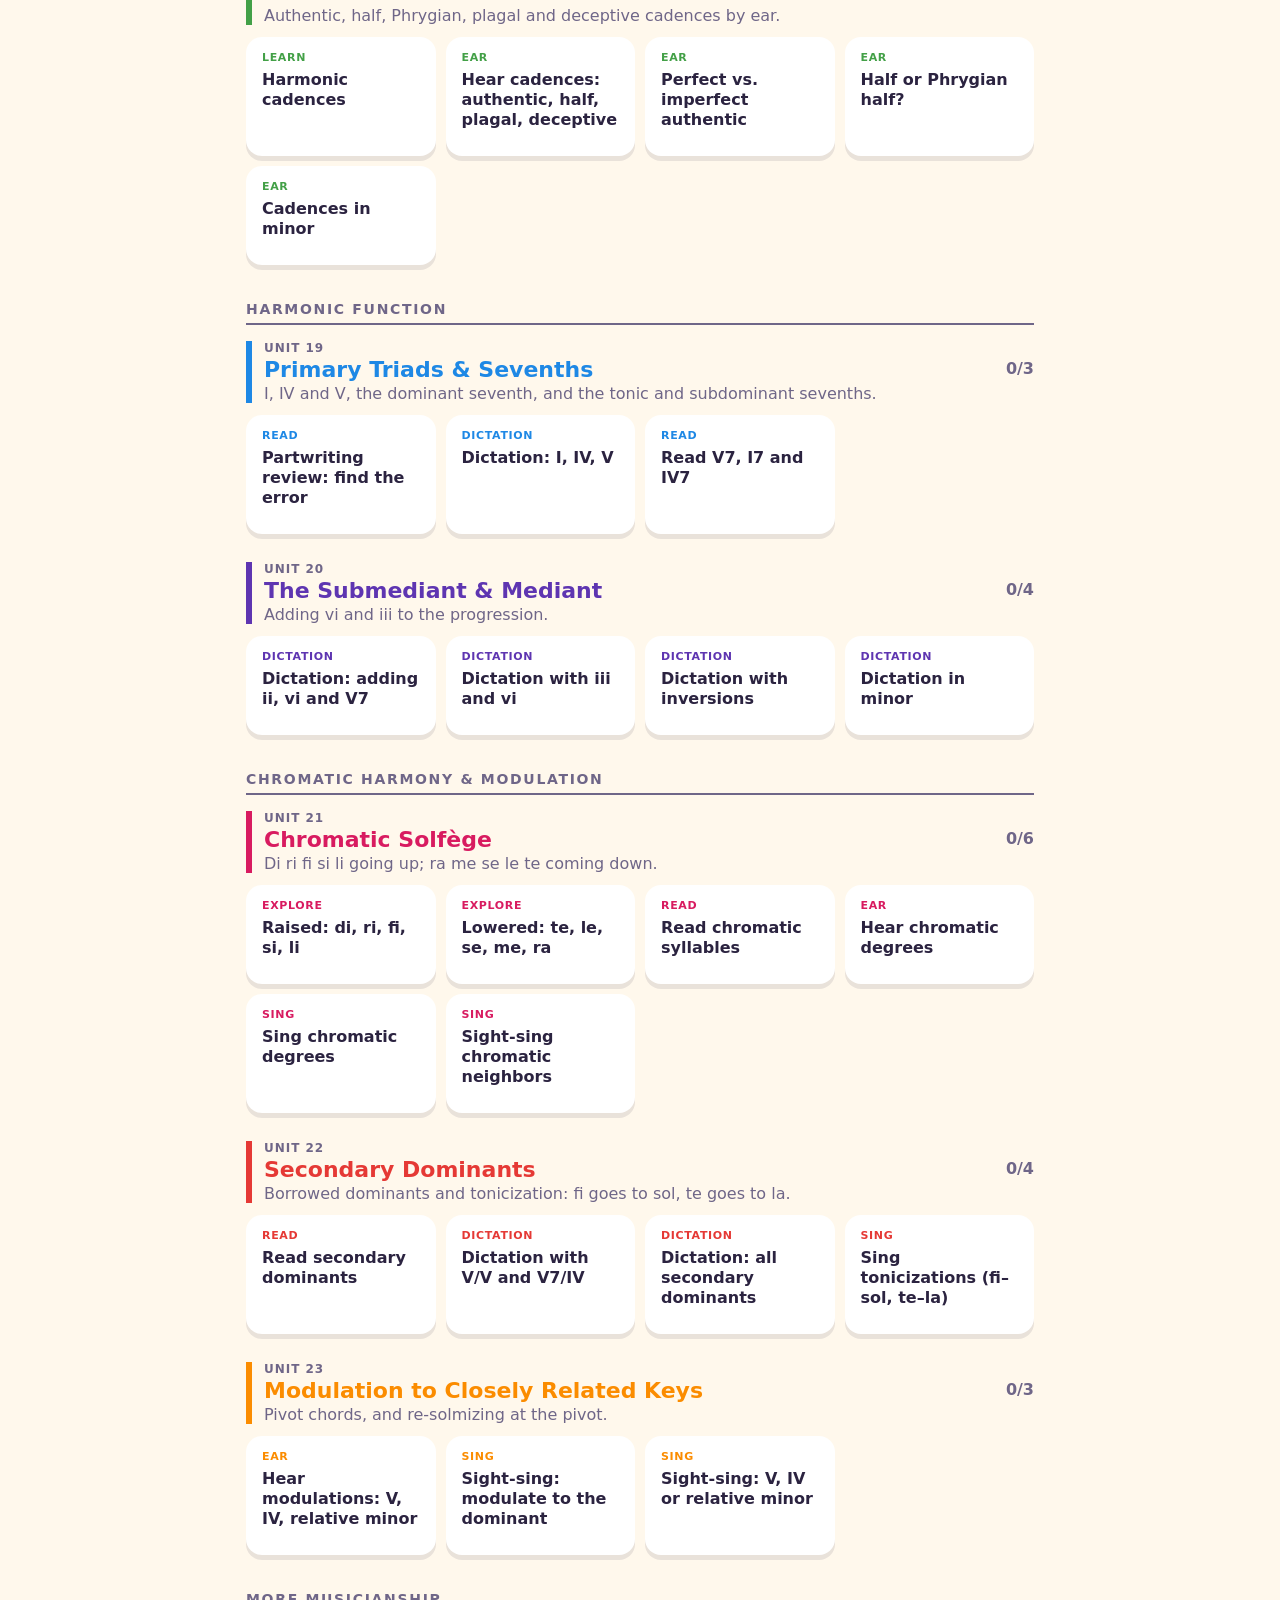
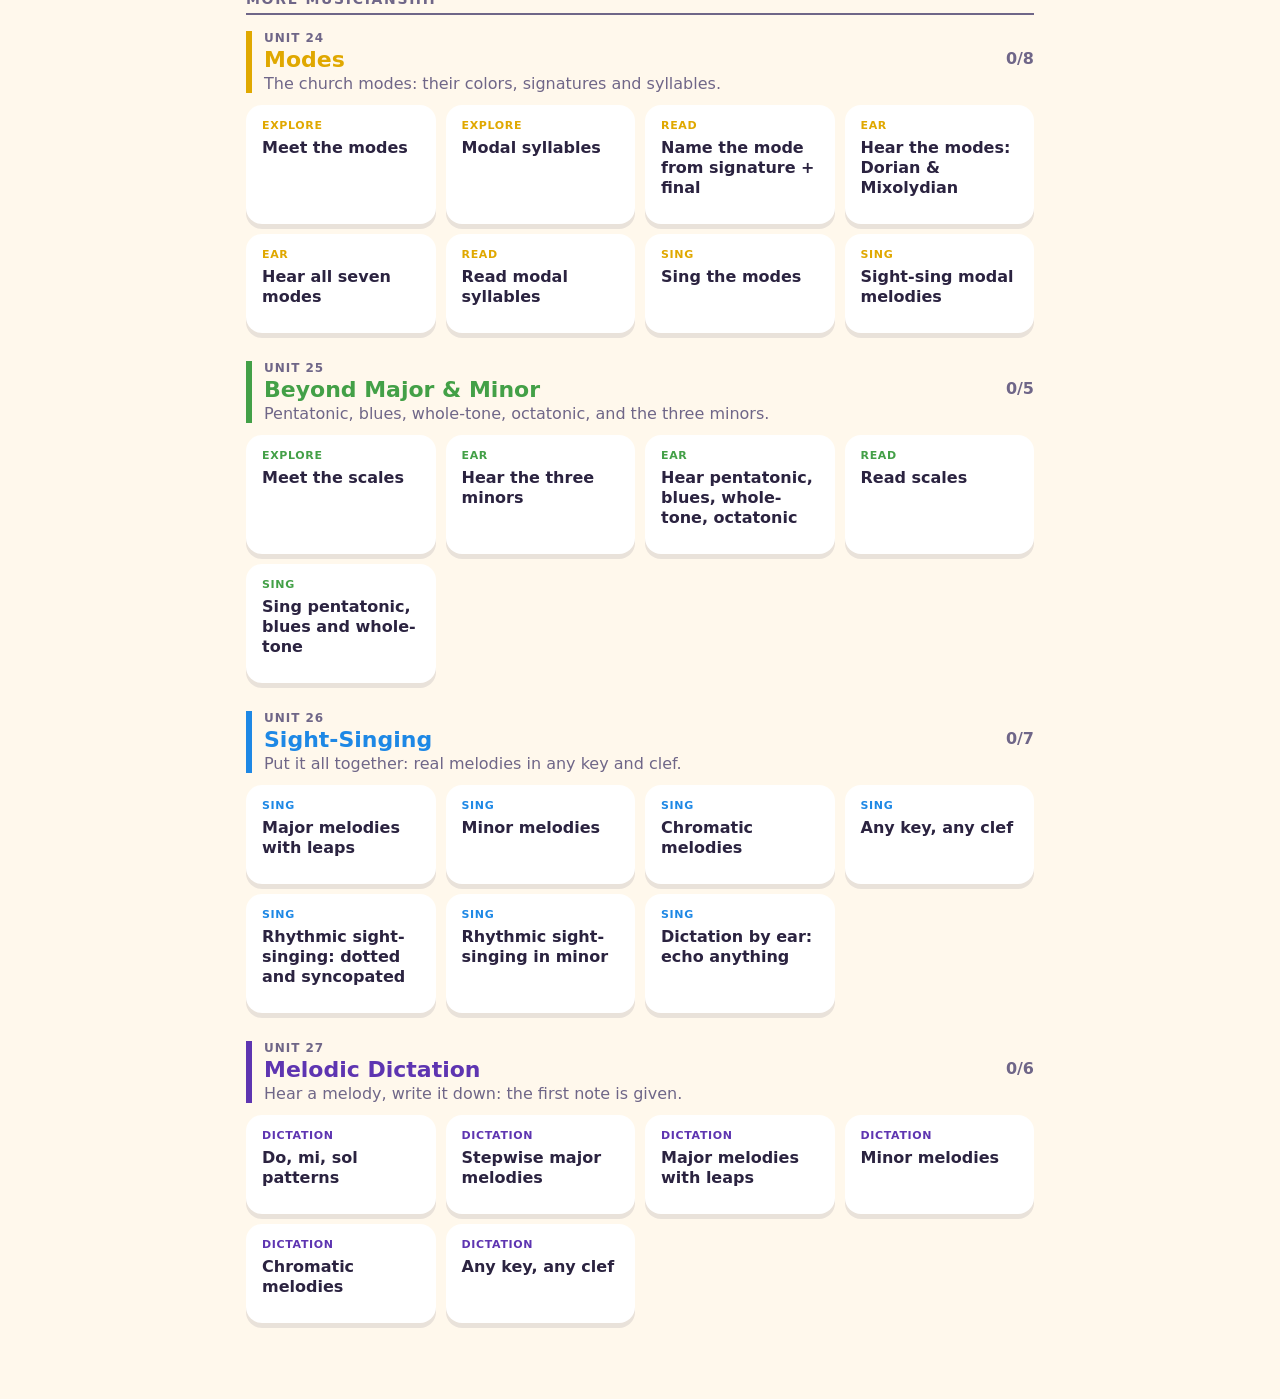
==== commit 78bf2b7e: "Four-part writing, non-chord tones, harmony and Learn pages; deploy to singinator.com - Units III-V " ====
--- a/index.html
+++ b/index.html
@@ -43,6 +43,7 @@
         <div>
           <div class="eyebrow" id="lesson-unit"></div>
           <h2 class="lesson-title" id="lesson-title"></h2>
+          <a href="#" class="learn-link" id="lesson-learn" hidden></a>
         </div>
         <div class="dots" id="dots" aria-label="Last 10 answers"></div>
       </div>
@@ -55,6 +56,14 @@
       <div class="answers" id="answers"></div>
       <div class="meter-slot"></div>
       <div class="action-row" id="actions"></div>
+    </section>
+
+    <!-- Reading for a lesson of the book -->
+    <section id="learn" class="screen" hidden>
+      <button id="learn-back" class="pill-btn ghost learn-back" hidden></button>
+      <div class="eyebrow" id="learn-book"></div>
+      <h2 class="lesson-title" id="learn-title"></h2>
+      <div id="learn-body"></div>
     </section>
   </main>
 
@@ -130,9 +139,13 @@
   <script src="js/harmony.js"></script>
   <script src="js/rhythm.js"></script>
   <script src="js/counterpoint.js"></script>
+  <script src="js/partwriting.js"></script>
+  <script src="js/nct.js"></script>
+  <script src="js/phrase.js"></script>
   <script src="js/staff.js"></script>
   <script src="js/sound.js"></script>
   <script src="js/curriculum.js"></script>
+  <script src="js/learn.js"></script>
   <script src="js/app.js"></script>
   <script src="js/exercises.js"></script>
   <script src="js/exercises-harmony.js"></script>
@@ -141,6 +154,8 @@
   <script src="js/exercises-rhythm.js"></script>
   <script src="js/exercises-dictation.js"></script>
   <script src="js/exercises-twopart.js"></script>
+  <script src="js/exercises-writing.js"></script>
+  <script src="js/learn-view.js"></script>
   <script src="js/main.js"></script>
 </body>
 </html>
--- a/style.css
+++ b/style.css
@@ -175,6 +175,17 @@
 .continue-title { font-size: 22px; font-weight: 900; margin: 2px 0; }
 .continue-meta { color: var(--muted); font-weight: 700; }
 
+.section-head {
+  margin: 36px 0 16px;
+  font-size: 14px;
+  font-weight: 900;
+  letter-spacing: 0.12em;
+  text-transform: uppercase;
+  color: var(--muted);
+  border-bottom: 2px solid currentColor;
+  padding-bottom: 6px;
+}
+.section-head:first-child { margin-top: 8px; }
 .unit { margin-bottom: 28px; }
 .unit-head {
   display: flex;
@@ -292,6 +303,7 @@
 .answers.keys .ans-btn { min-width: 56px; }
 .answers.locked .ans-btn { opacity: 0.45; }
 .answers.locked .ans-btn.right { opacity: 1; border-color: var(--fa); box-shadow: 0 0 0 3px var(--fa); }
+.answers.locked .ans-btn.right.go { cursor: pointer; }
 .answers.locked .ans-btn.wrong { opacity: 1; border-color: var(--do); animation: shake 0.4s; }
 
 .action-row {
@@ -508,3 +520,55 @@
 button.slot { cursor: pointer; font: inherit; }
 .staff2 { margin-top: 10px; }
 .staff.mine { box-shadow: 0 0 0 3px var(--sol), var(--shadow); }
+
+/* ---------- Learn pages ---------- */
+.learn-link { display: inline-block; margin-top: 4px; font-size: 14px; font-weight: 800; color: var(--sol); text-decoration: none; }
+.learn-link:hover { text-decoration: underline; }
+.feedback .learn-link { font-size: 15px; margin-top: 8px; }
+.learn-back { margin: 8px 0 14px; }
+#learn .lesson-title { font-size: 28px; margin-bottom: 12px; }
+.learn-toc { display: flex; flex-wrap: wrap; gap: 6px; margin: 0 0 18px; }
+.learn-toc a {
+  background: var(--card); color: var(--ink); text-decoration: none; font-weight: 800; font-size: 14px;
+  padding: 6px 12px; border-radius: 999px; box-shadow: var(--shadow);
+}
+.learn-intro { font-size: 18px; line-height: 1.5; }
+.learn-sec {
+  background: var(--card); border-radius: var(--radius); box-shadow: var(--shadow);
+  padding: 4px 18px 16px; margin: 0 0 16px; line-height: 1.55; scroll-margin-top: 12px;
+}
+.learn-sec h3 { margin: 14px 0 6px; font-size: 20px; color: var(--la); }
+.learn-sec.flash { animation: learn-flash 1.6s ease-out; }
+@keyframes learn-flash { 0% { box-shadow: 0 0 0 4px var(--mi); } 100% { box-shadow: var(--shadow); } }
+.learn-sec ul, .learn-sec ol { padding-left: 22px; }
+.learn-sec li { margin: 3px 0; }
+.rule { border-left: 5px solid var(--do); background: color-mix(in srgb, var(--do) 8%, transparent); padding: 8px 12px; border-radius: 8px; margin: 8px 0; }
+.rule.guide { border-color: var(--fa); background: color-mix(in srgb, var(--fa) 8%, transparent); }
+.learn-table { border-collapse: collapse; width: 100%; margin: 8px 0; font-size: 15px; }
+.learn-table th, .learn-table td { text-align: left; padding: 6px 8px; border-bottom: 1px solid color-mix(in srgb, var(--muted) 30%, transparent); }
+.learn-table th { color: var(--muted); font-size: 12px; text-transform: uppercase; letter-spacing: 0.06em; }
+.learn-ex { margin: 12px 0 4px; }
+.learn-ex .staff { max-height: 200px; box-shadow: none; border-radius: 12px; }
+.learn-ex .staff + .staff { margin-top: -6px; }
+.learn-ex figcaption { text-align: center; font-weight: 700; margin-top: 6px; }
+.learn-ex .action-row { margin-top: 8px; }
+.muted { color: var(--muted); }
+.learn-tags { display: flex; flex-wrap: wrap; align-items: center; gap: 6px; margin: 0 0 12px; font-size: 14px; }
+.learn-tags .chip { border: 2px solid color-mix(in srgb, var(--muted) 40%, transparent); background: transparent; color: inherit; border-radius: 999px; padding: 4px 12px; font: inherit; font-weight: 700; cursor: pointer; }
+.learn-tags .chip.on { background: var(--la); border-color: var(--la); color: #fff; }
+.note-tag { font-size: 11px; font-weight: 800; font-family: inherit; }
+.learn-chords { list-style: none; padding: 0 !important; margin: 6px auto 0; max-width: 620px; font-size: 14px; line-height: 1.45; color: var(--muted); }
+.learn-chords li { margin: 2px 0; }
+.learn-chords b { color: var(--ink); }
+.why { margin: 6px 0 0; font-size: 14px; opacity: 0.85; }
+.term { display: inline; border: 0; padding: 0; margin: 0; background: none; font: inherit; color: inherit; cursor: help;
+  text-decoration: underline dotted color-mix(in srgb, var(--sol) 80%, transparent); text-decoration-thickness: 2px; text-underline-offset: 3px; }
+.term:hover, .term:focus-visible { color: var(--sol); }
+.term-pop { display: block; margin: 8px 0; padding: 10px 12px; border-radius: 10px; font-size: 15px; font-weight: 400; line-height: 1.45;
+  background: color-mix(in srgb, var(--sol) 14%, var(--card)); border-left: 4px solid var(--sol); }
+.term-pop .learn-link { margin-left: 4px; }
+.learn-practice { background: transparent; box-shadow: none; padding: 0; }
+@media (max-width: 520px) {
+  .learn-table { font-size: 13px; }
+  .learn-table th, .learn-table td { padding: 5px 4px; }
+}
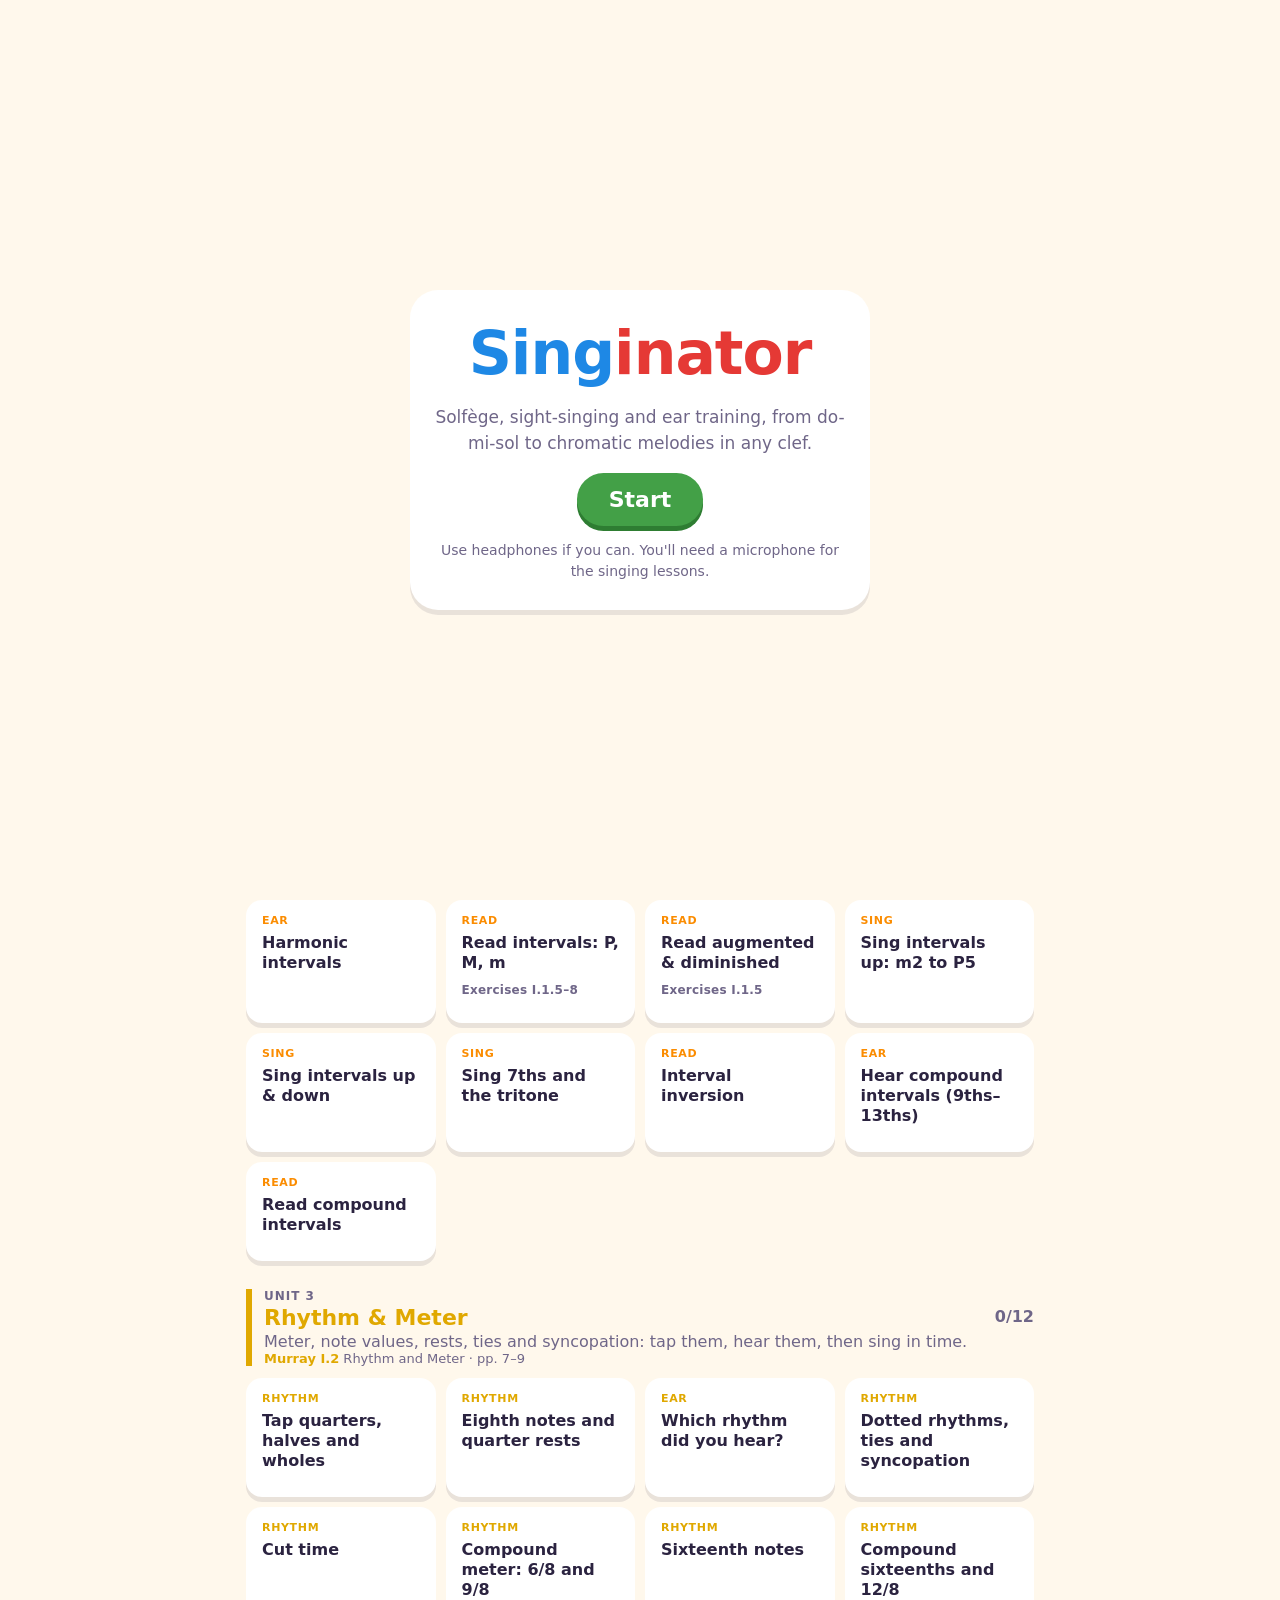
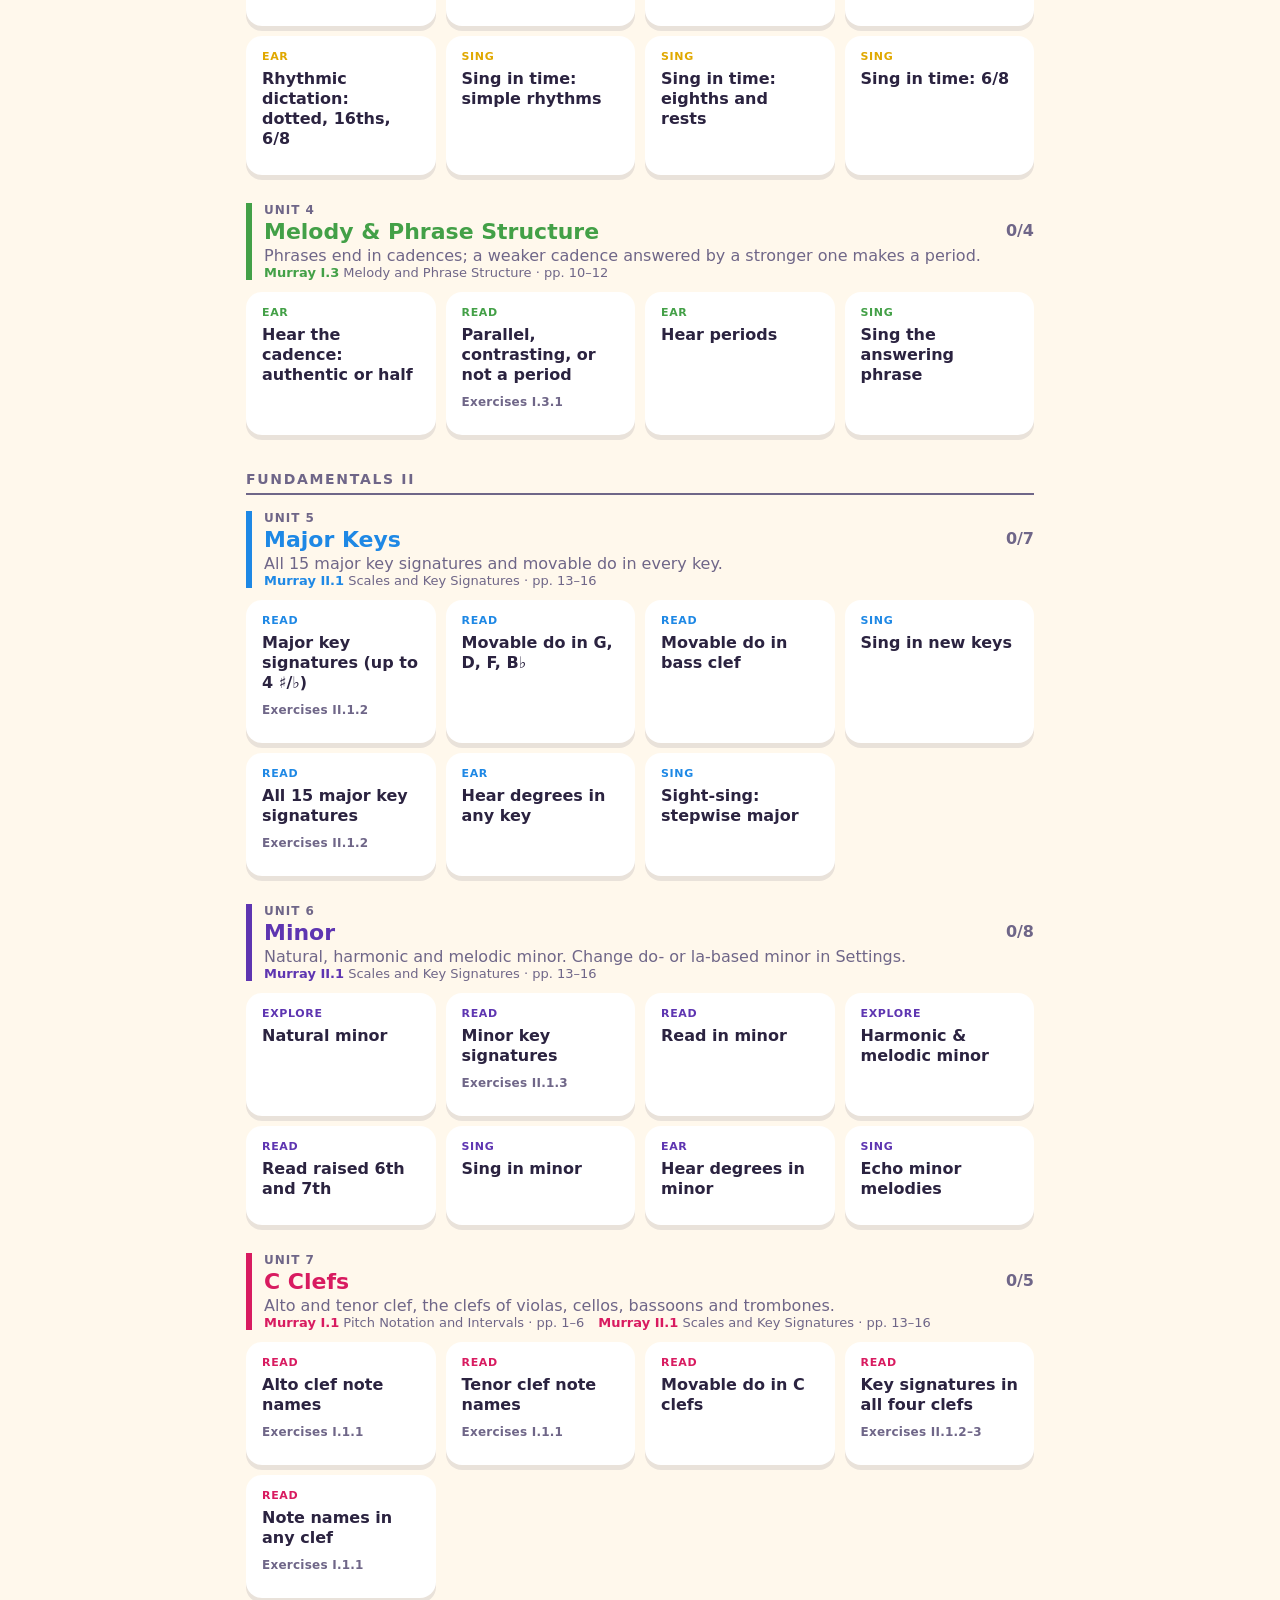
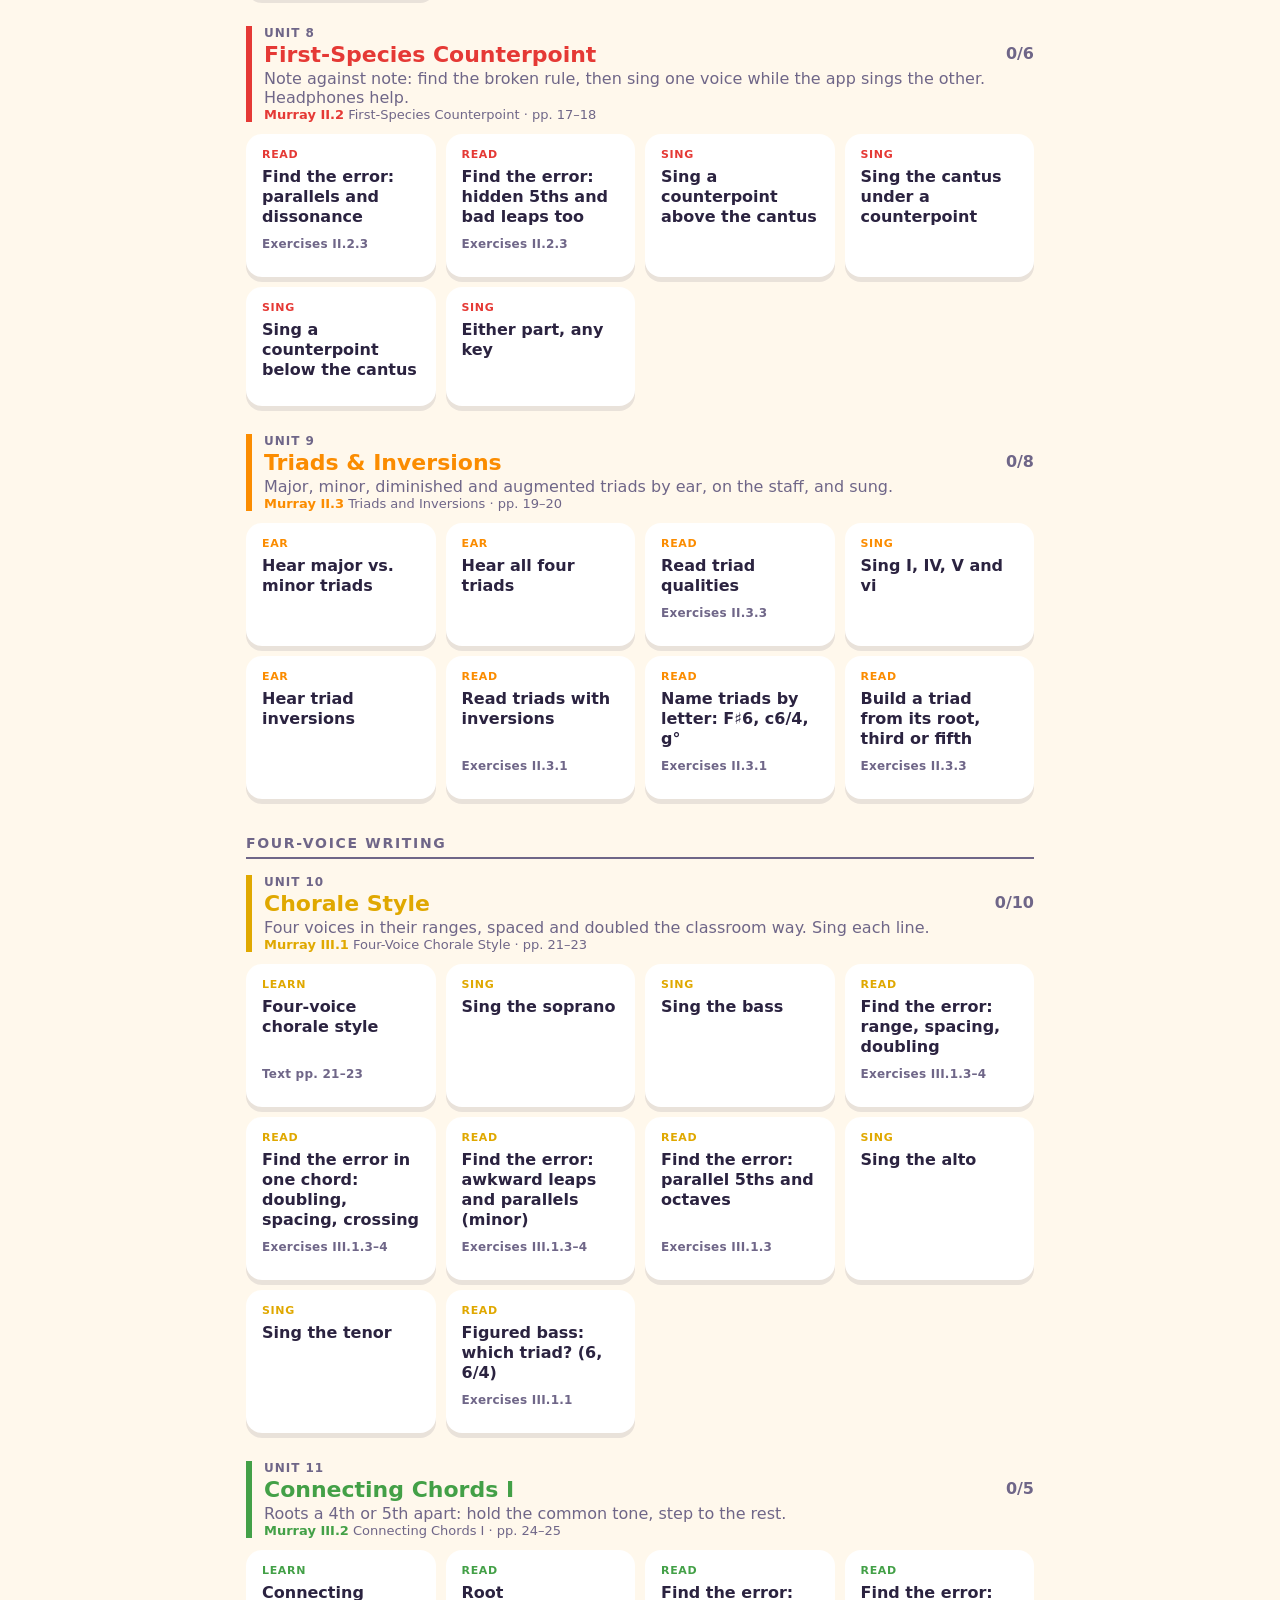
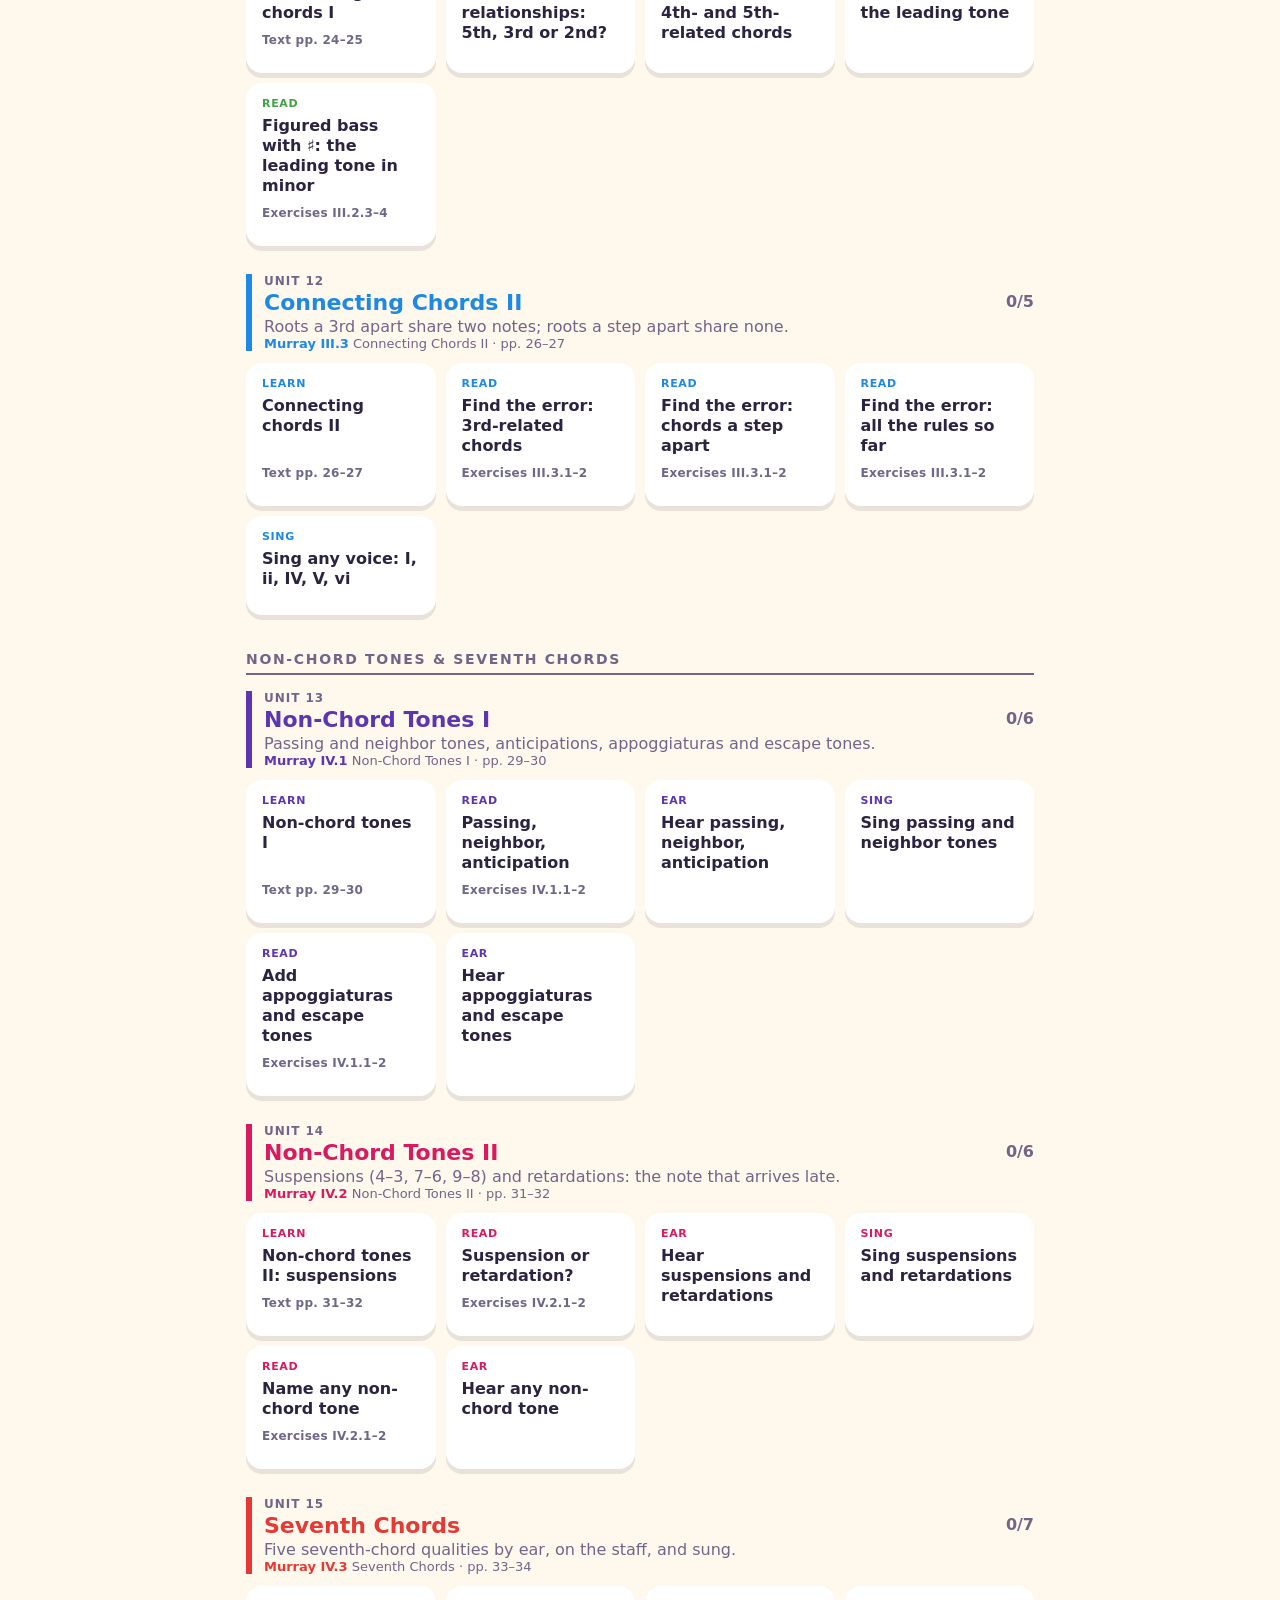
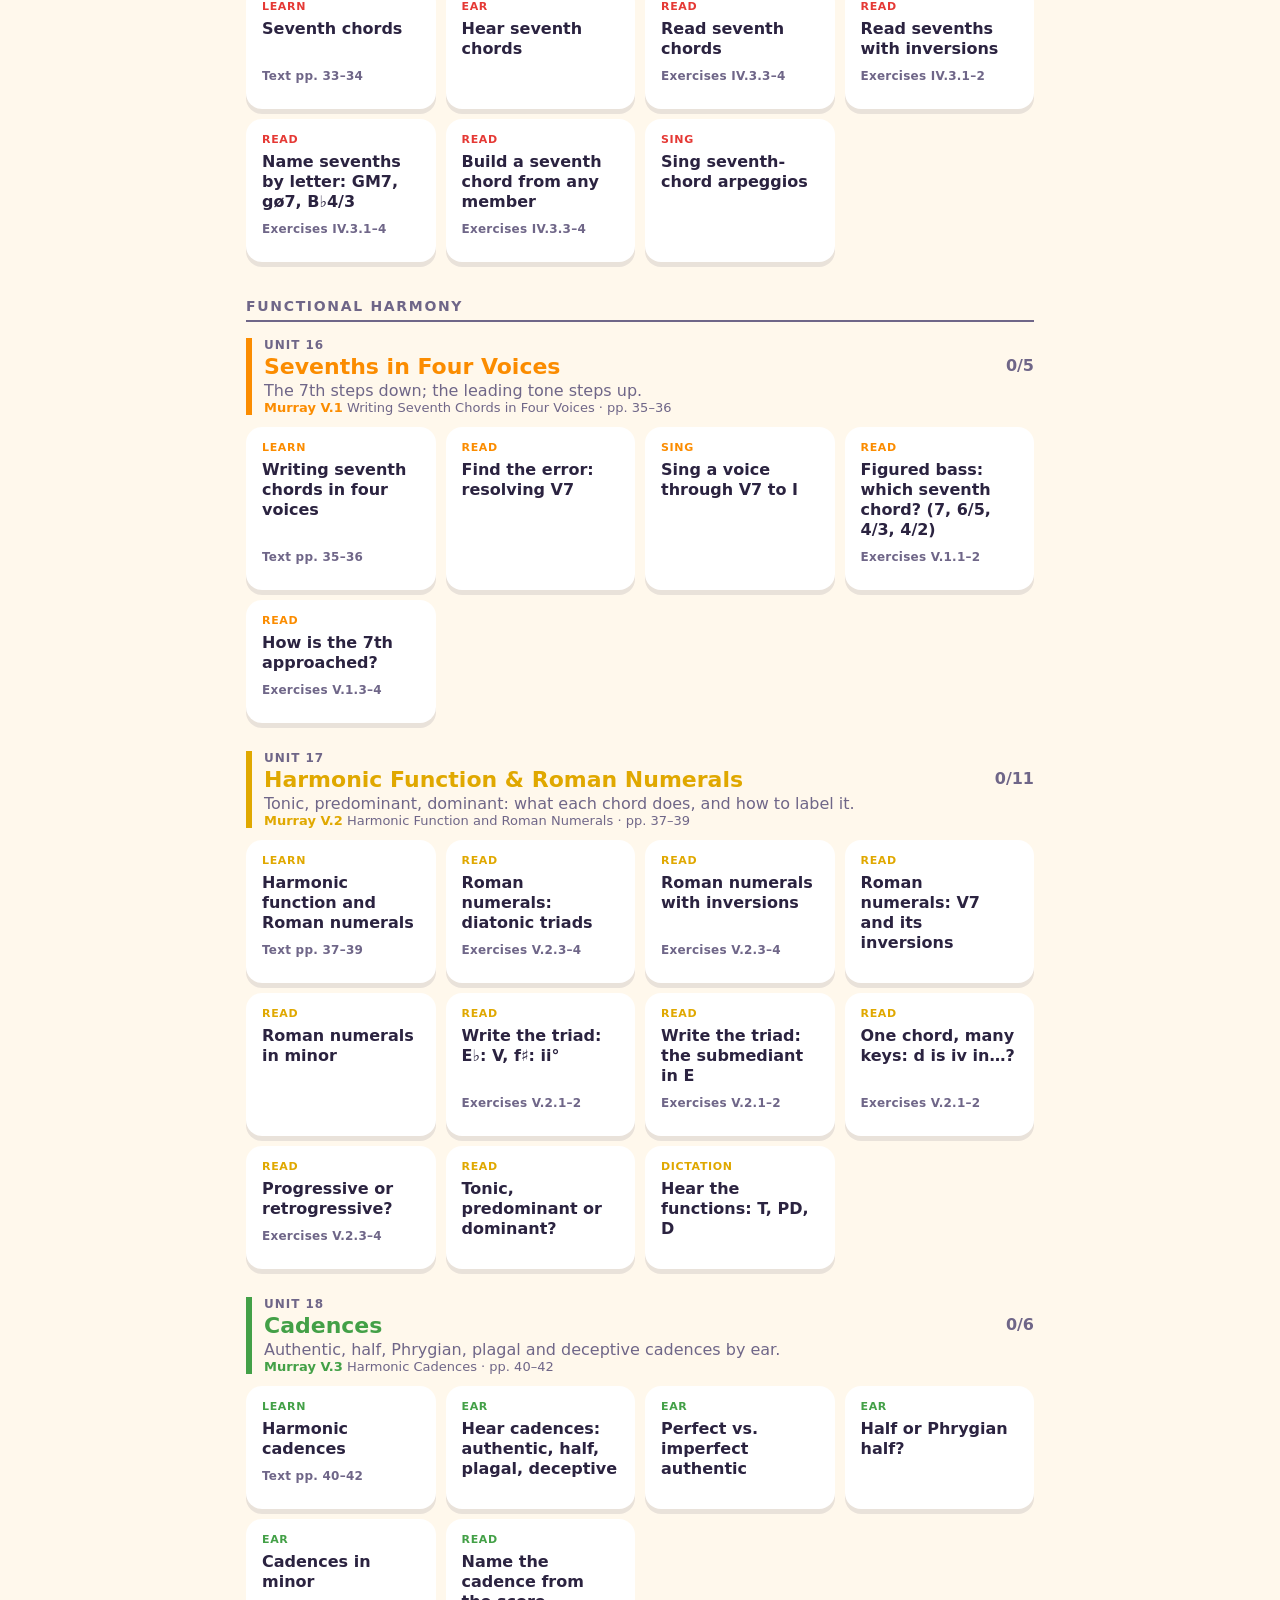
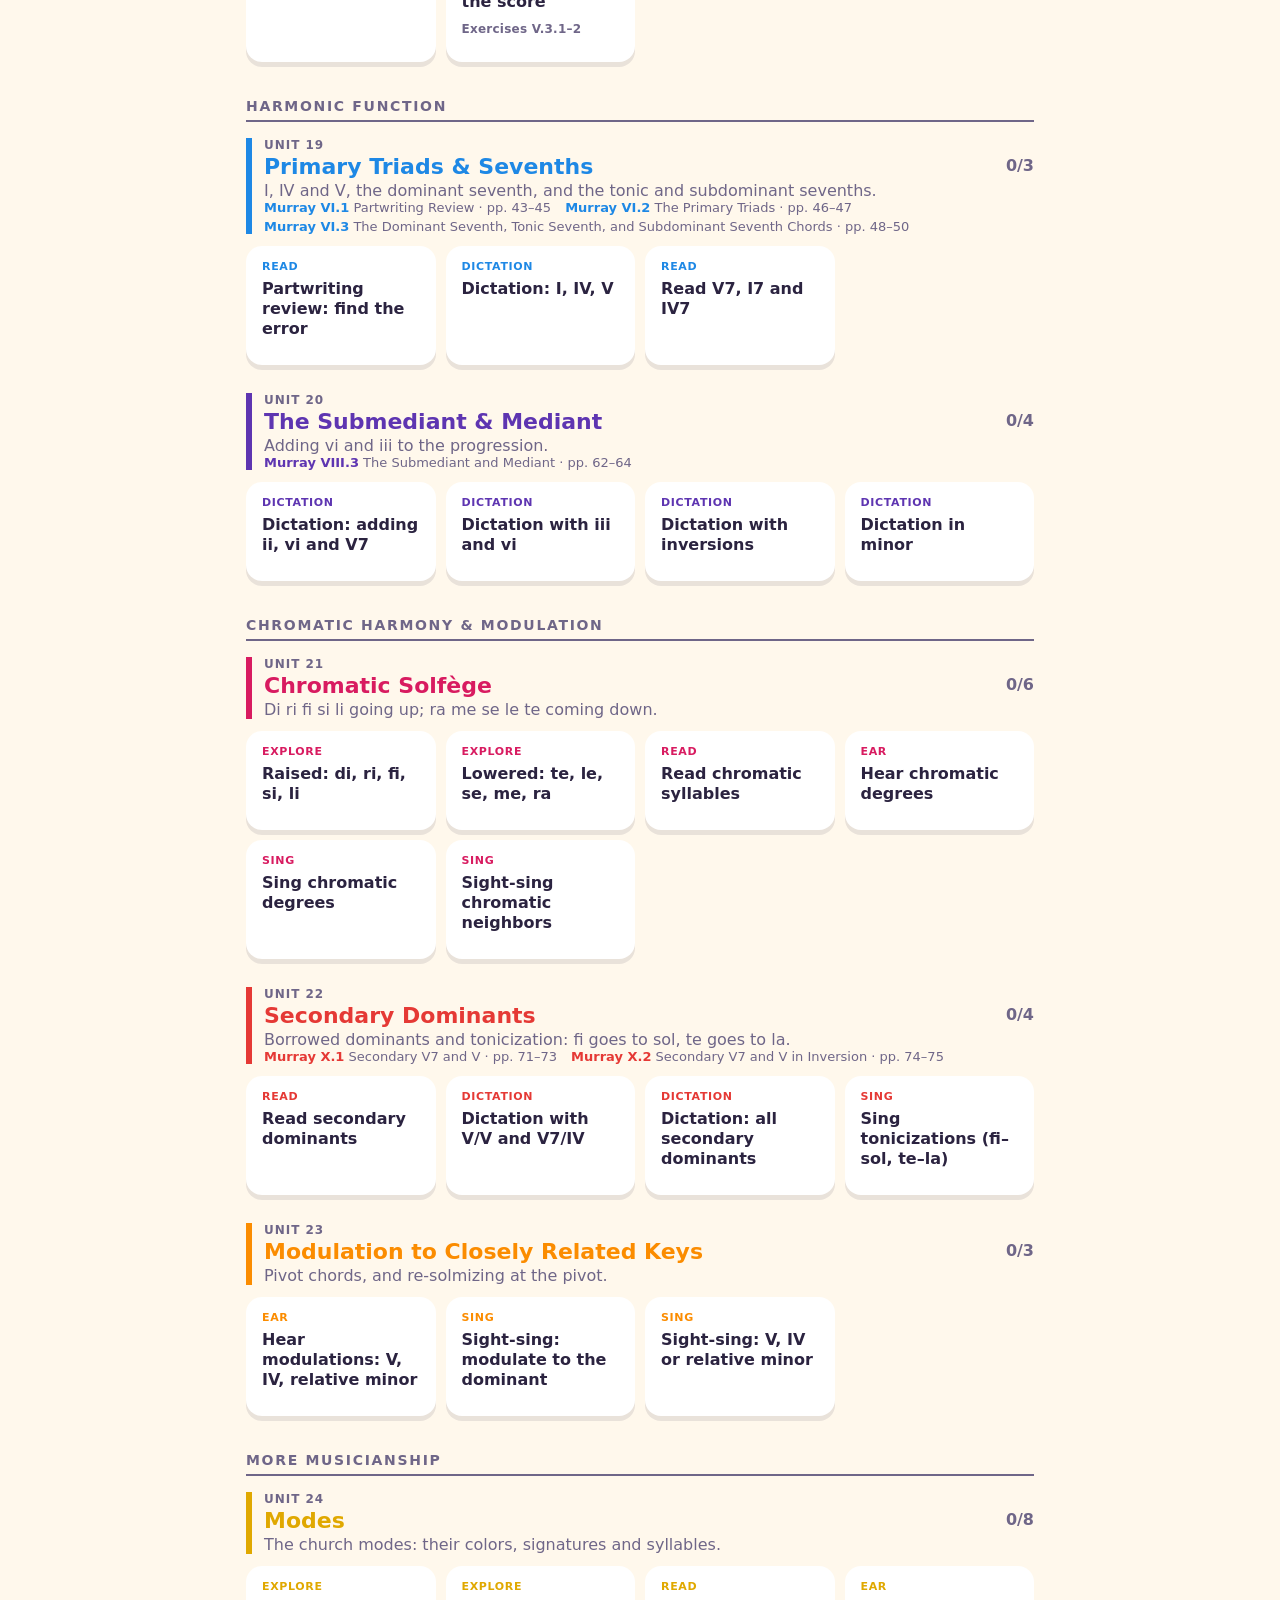
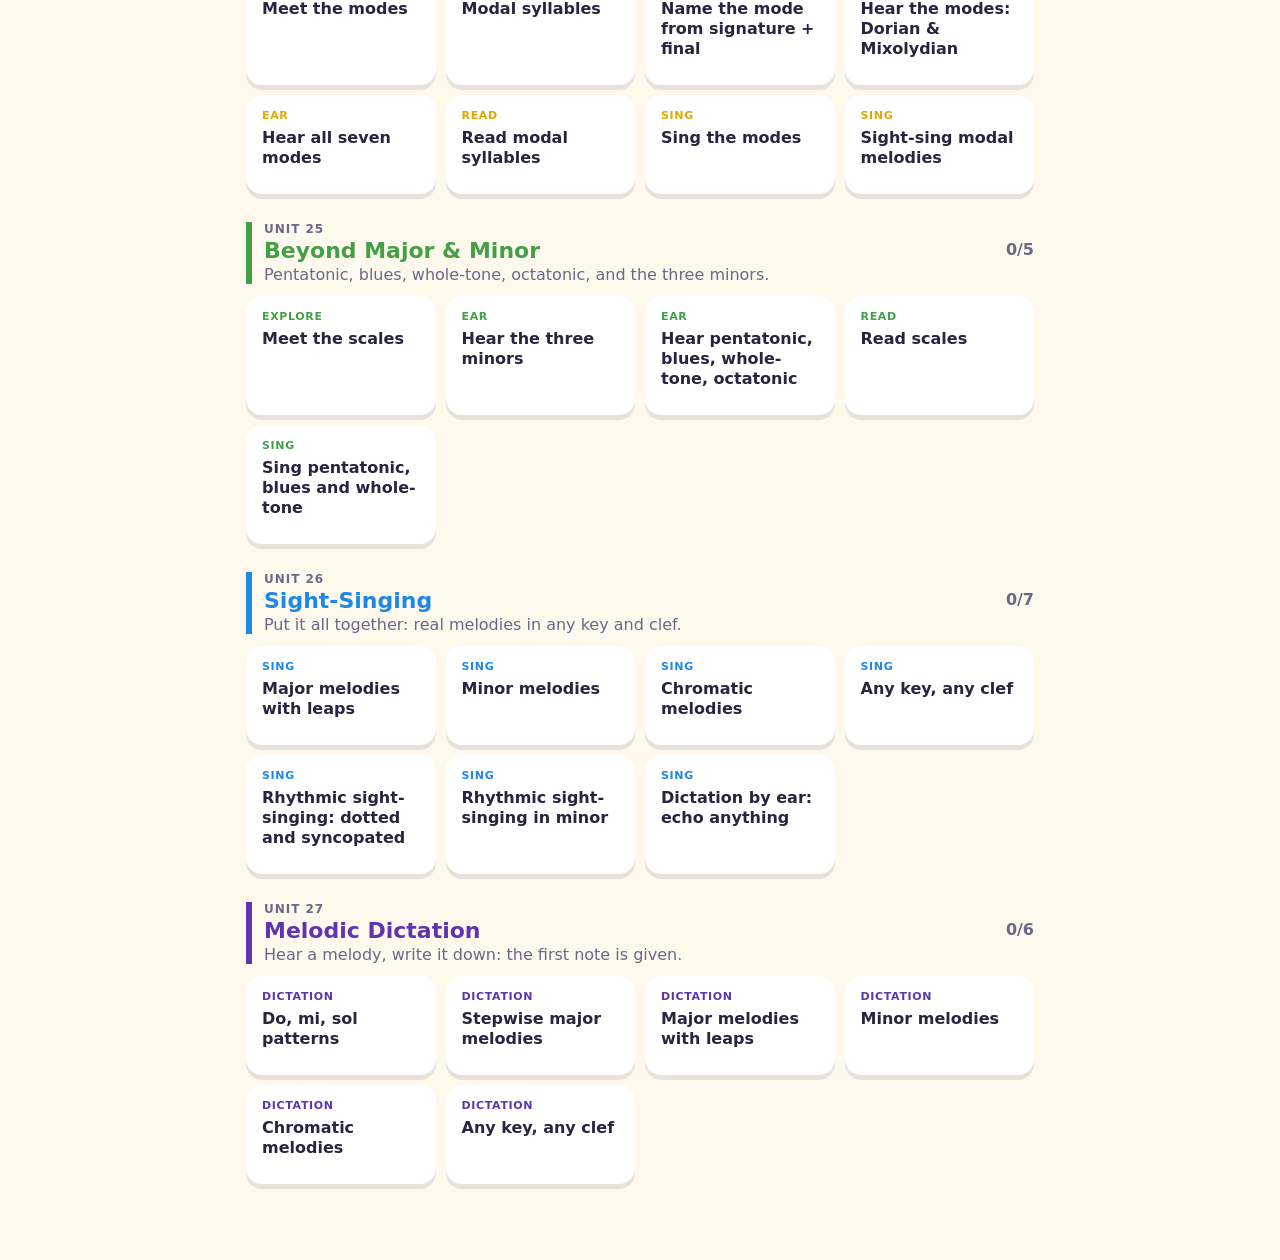
==== commit 09ff13a6: "Workbook-style drills for Units II-V Letter-symbol chord naming (F♯6, gø7, B♭4/3), building a triad " ====
--- a/index.html
+++ b/index.html
@@ -155,6 +155,7 @@
   <script src="js/exercises-dictation.js"></script>
   <script src="js/exercises-twopart.js"></script>
   <script src="js/exercises-writing.js"></script>
+  <script src="js/exercises-book.js"></script>
   <script src="js/learn-view.js"></script>
   <script src="js/main.js"></script>
 </body>
--- a/style.css
+++ b/style.css
@@ -553,6 +553,9 @@
 .learn-ex figcaption { text-align: center; font-weight: 700; margin-top: 6px; }
 .learn-ex .action-row { margin-top: 8px; }
 .muted { color: var(--muted); }
+.book-line { margin-top: 4px; display: flex; flex-wrap: wrap; gap: 4px 14px; font-size: 13px; color: var(--muted); }
+.book-ref b { color: var(--c, var(--la)); font-weight: 800; }
+.lesson-book { display: block; margin-top: 4px; font-size: 12px; font-weight: 700; color: var(--muted); letter-spacing: 0.02em; }
 .learn-tags { display: flex; flex-wrap: wrap; align-items: center; gap: 6px; margin: 0 0 12px; font-size: 14px; }
 .learn-tags .chip { border: 2px solid color-mix(in srgb, var(--muted) 40%, transparent); background: transparent; color: inherit; border-radius: 999px; padding: 4px 12px; font: inherit; font-weight: 700; cursor: pointer; }
 .learn-tags .chip.on { background: var(--la); border-color: var(--la); color: #fff; }
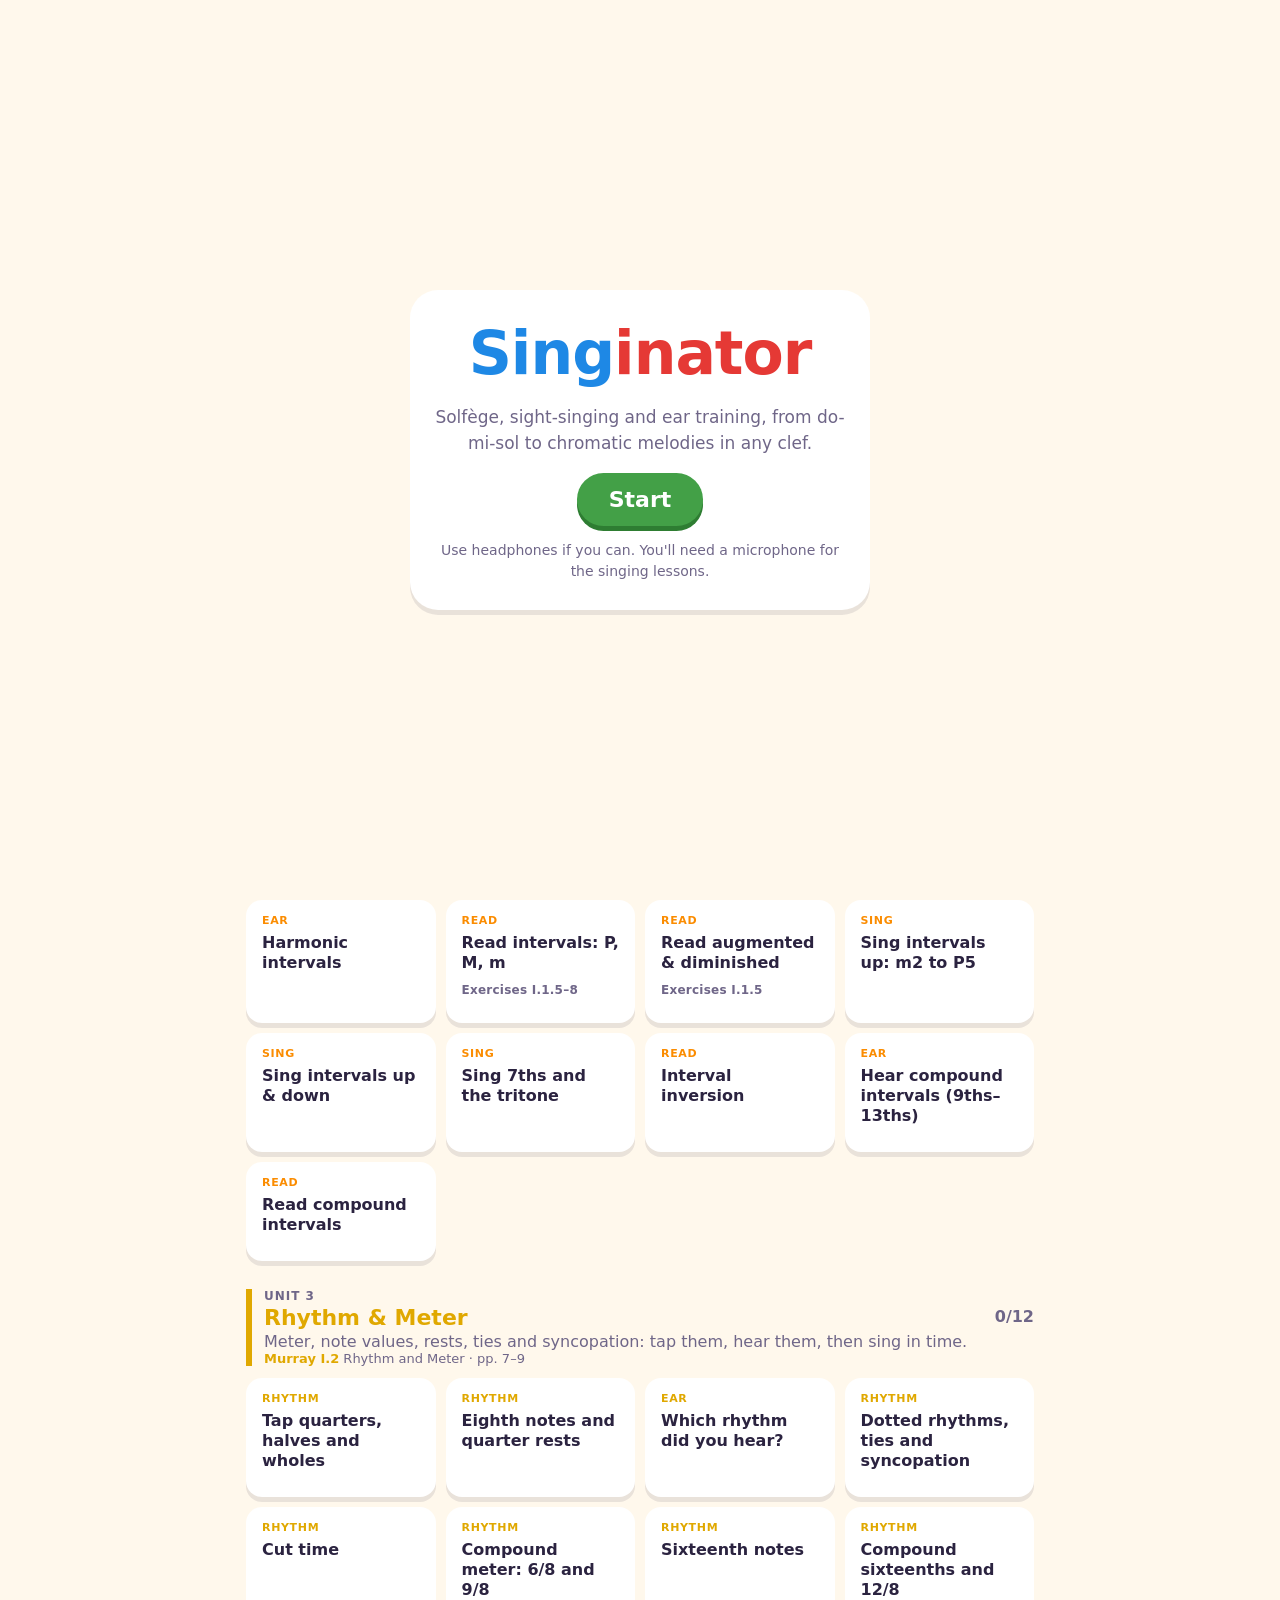
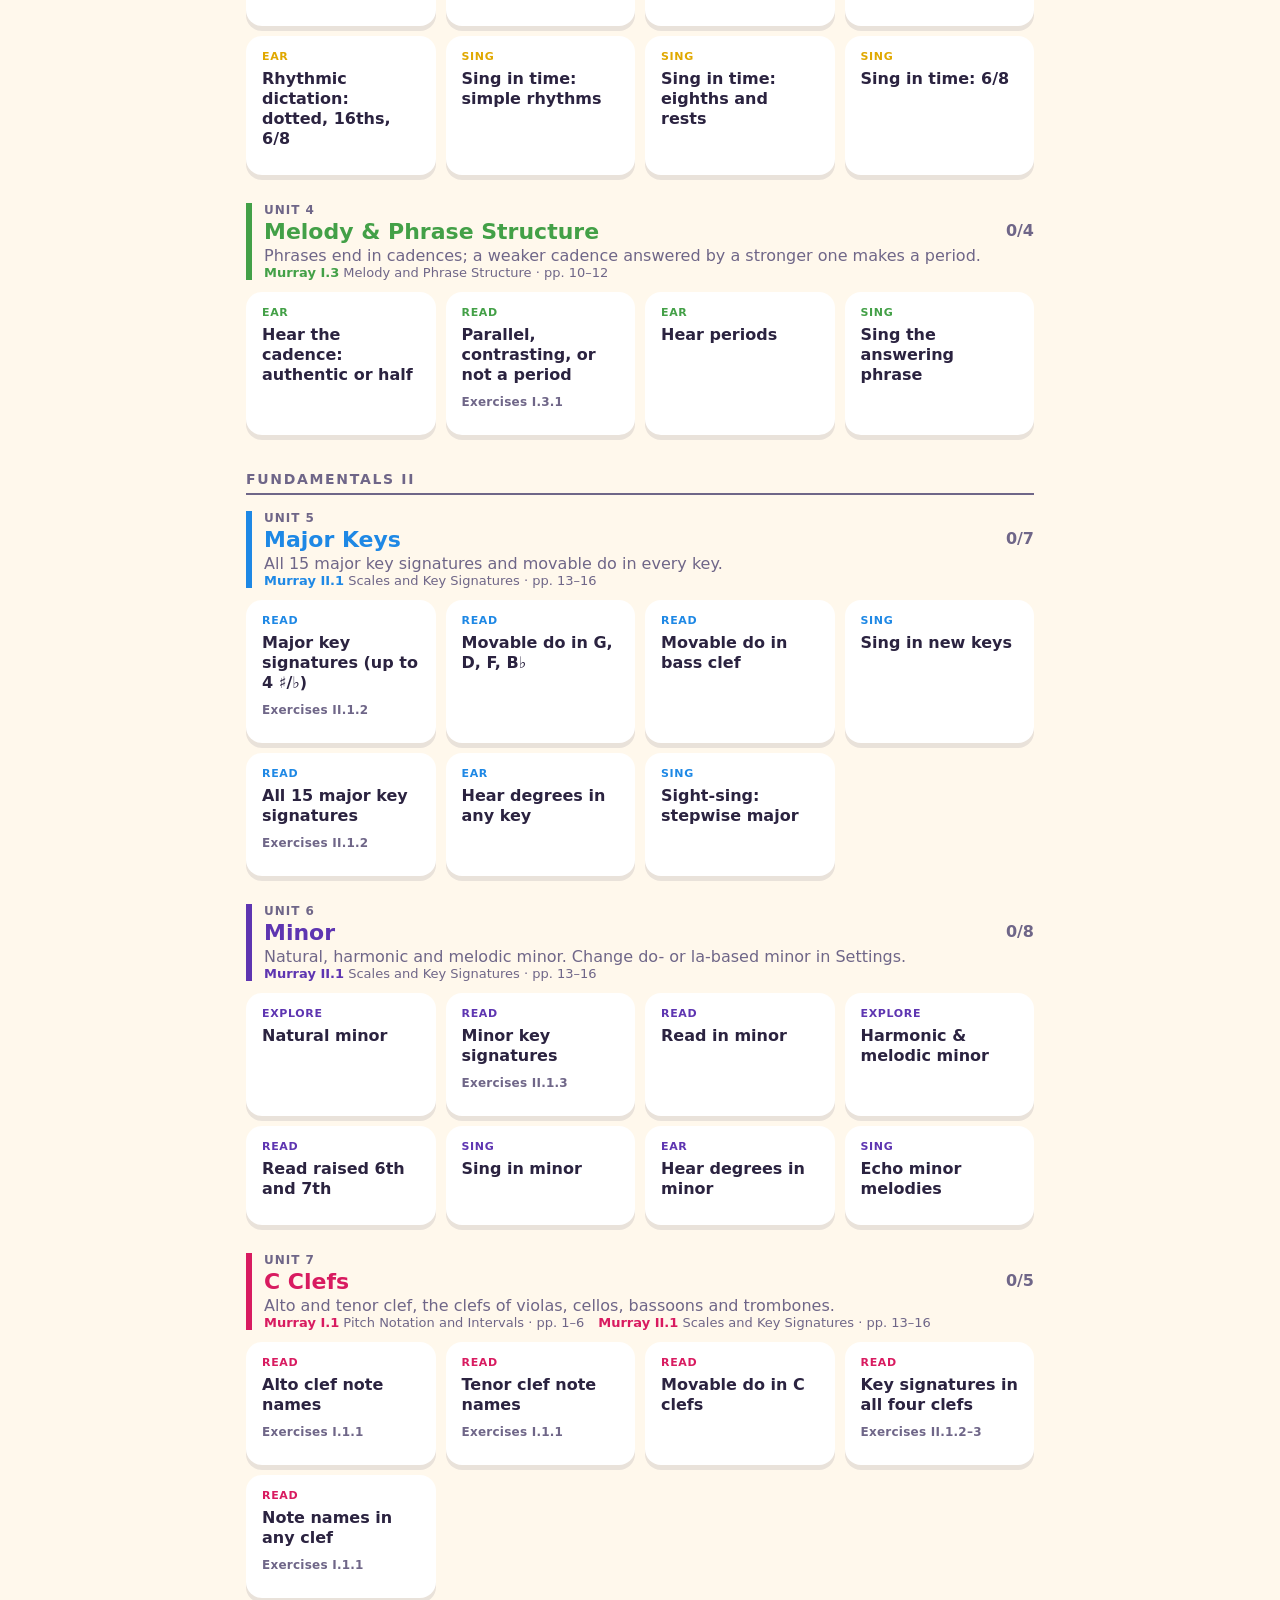
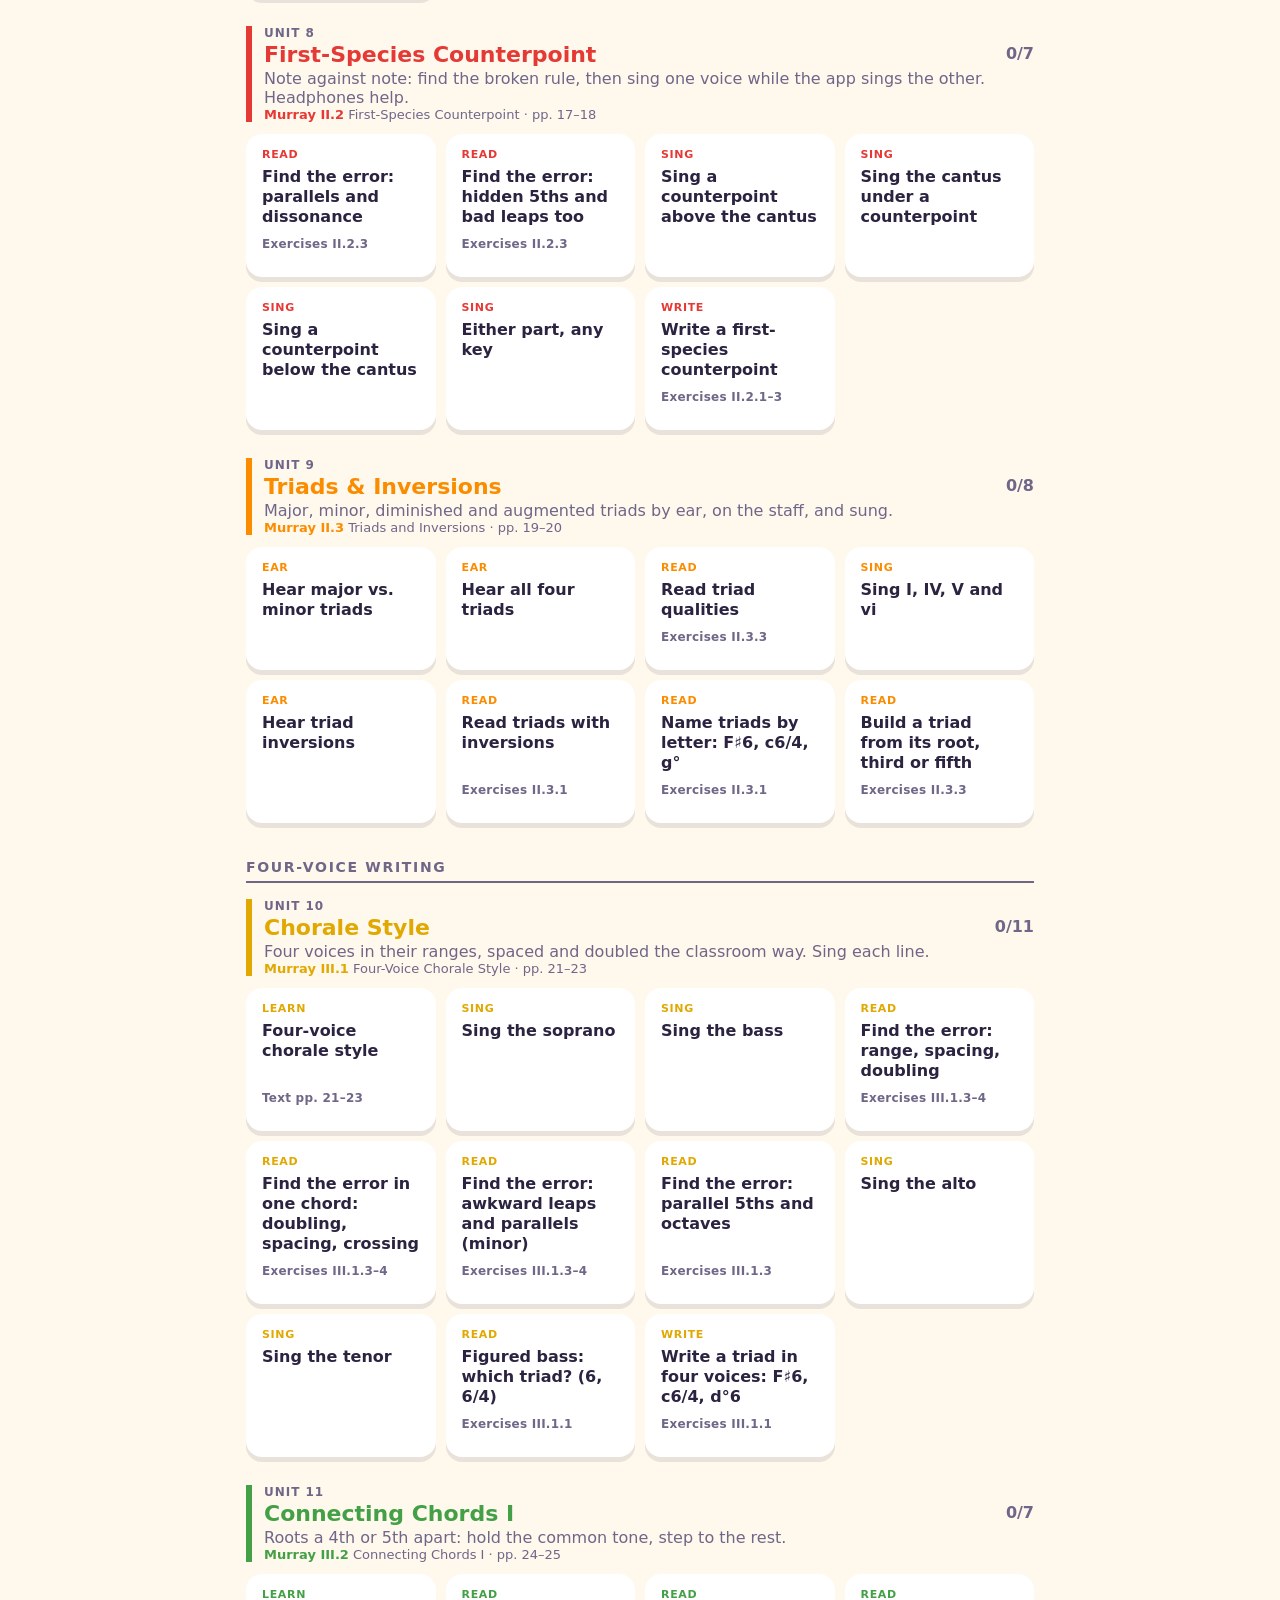
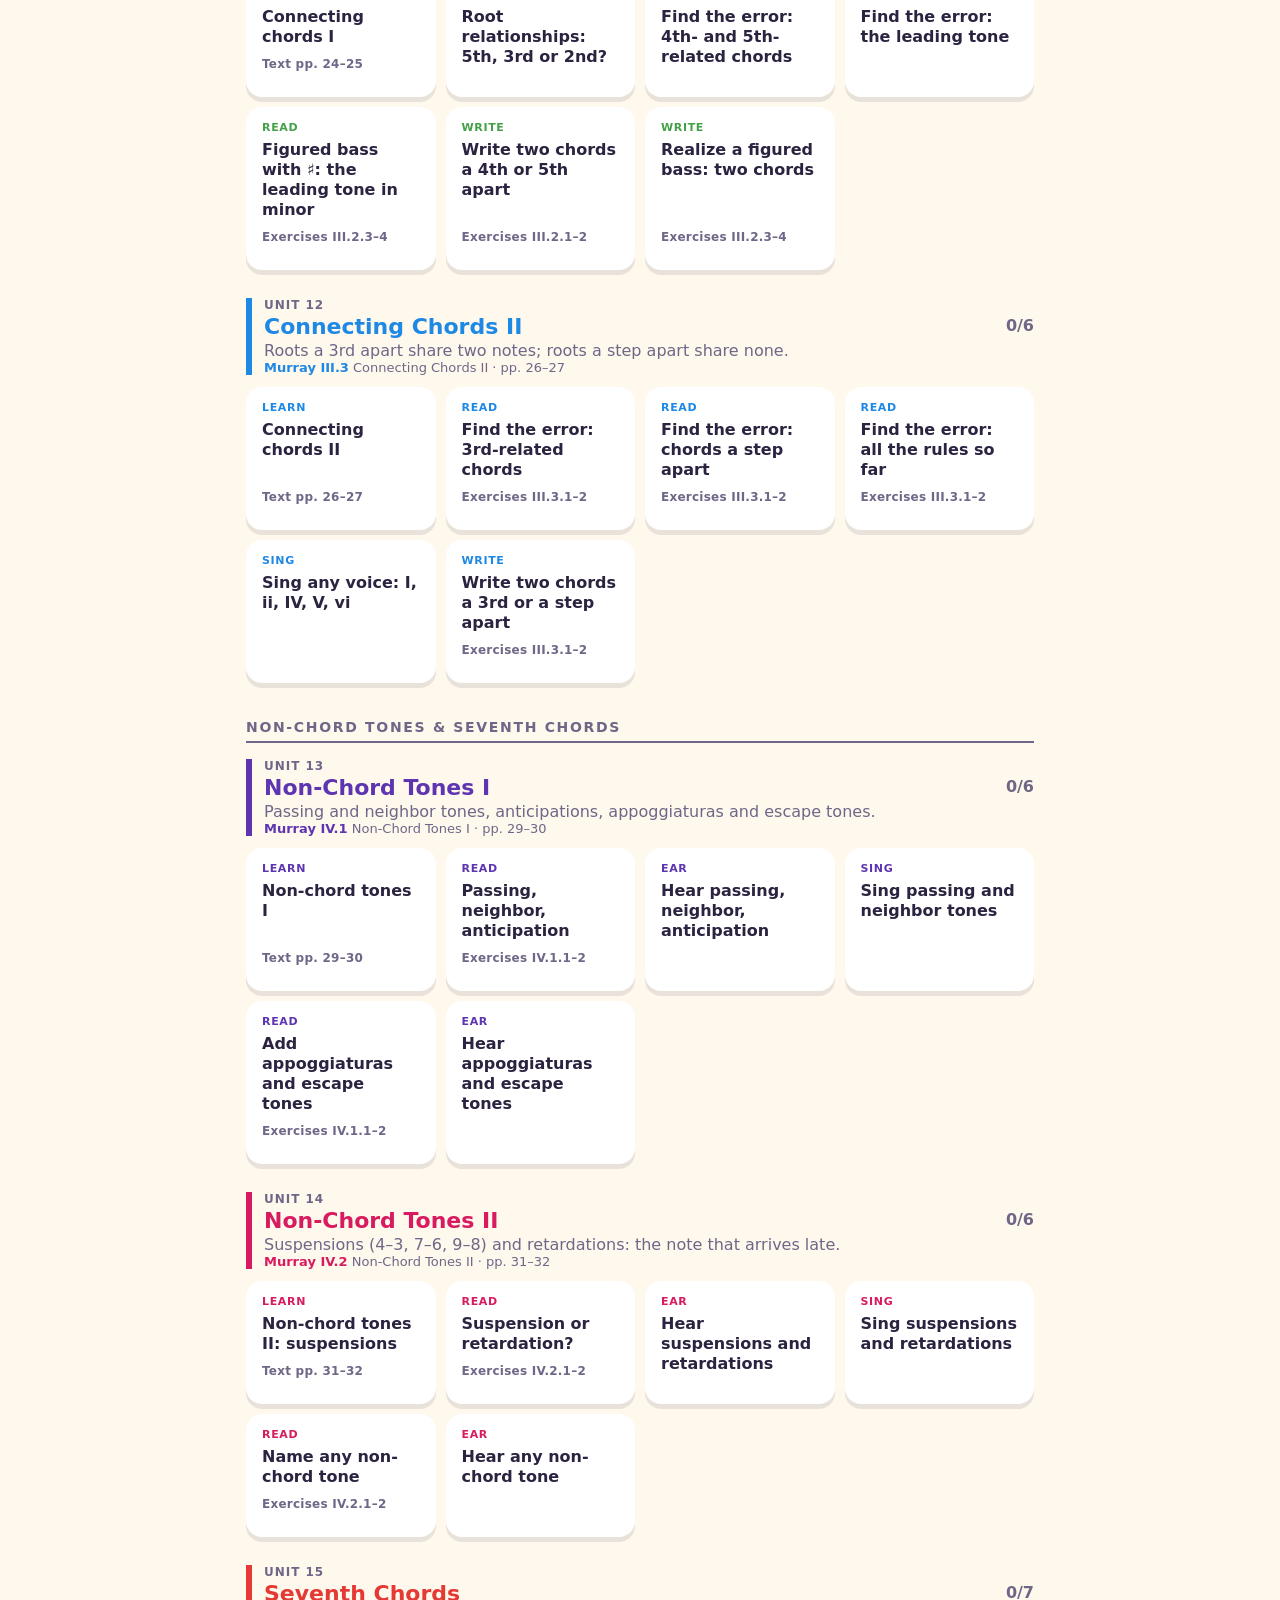
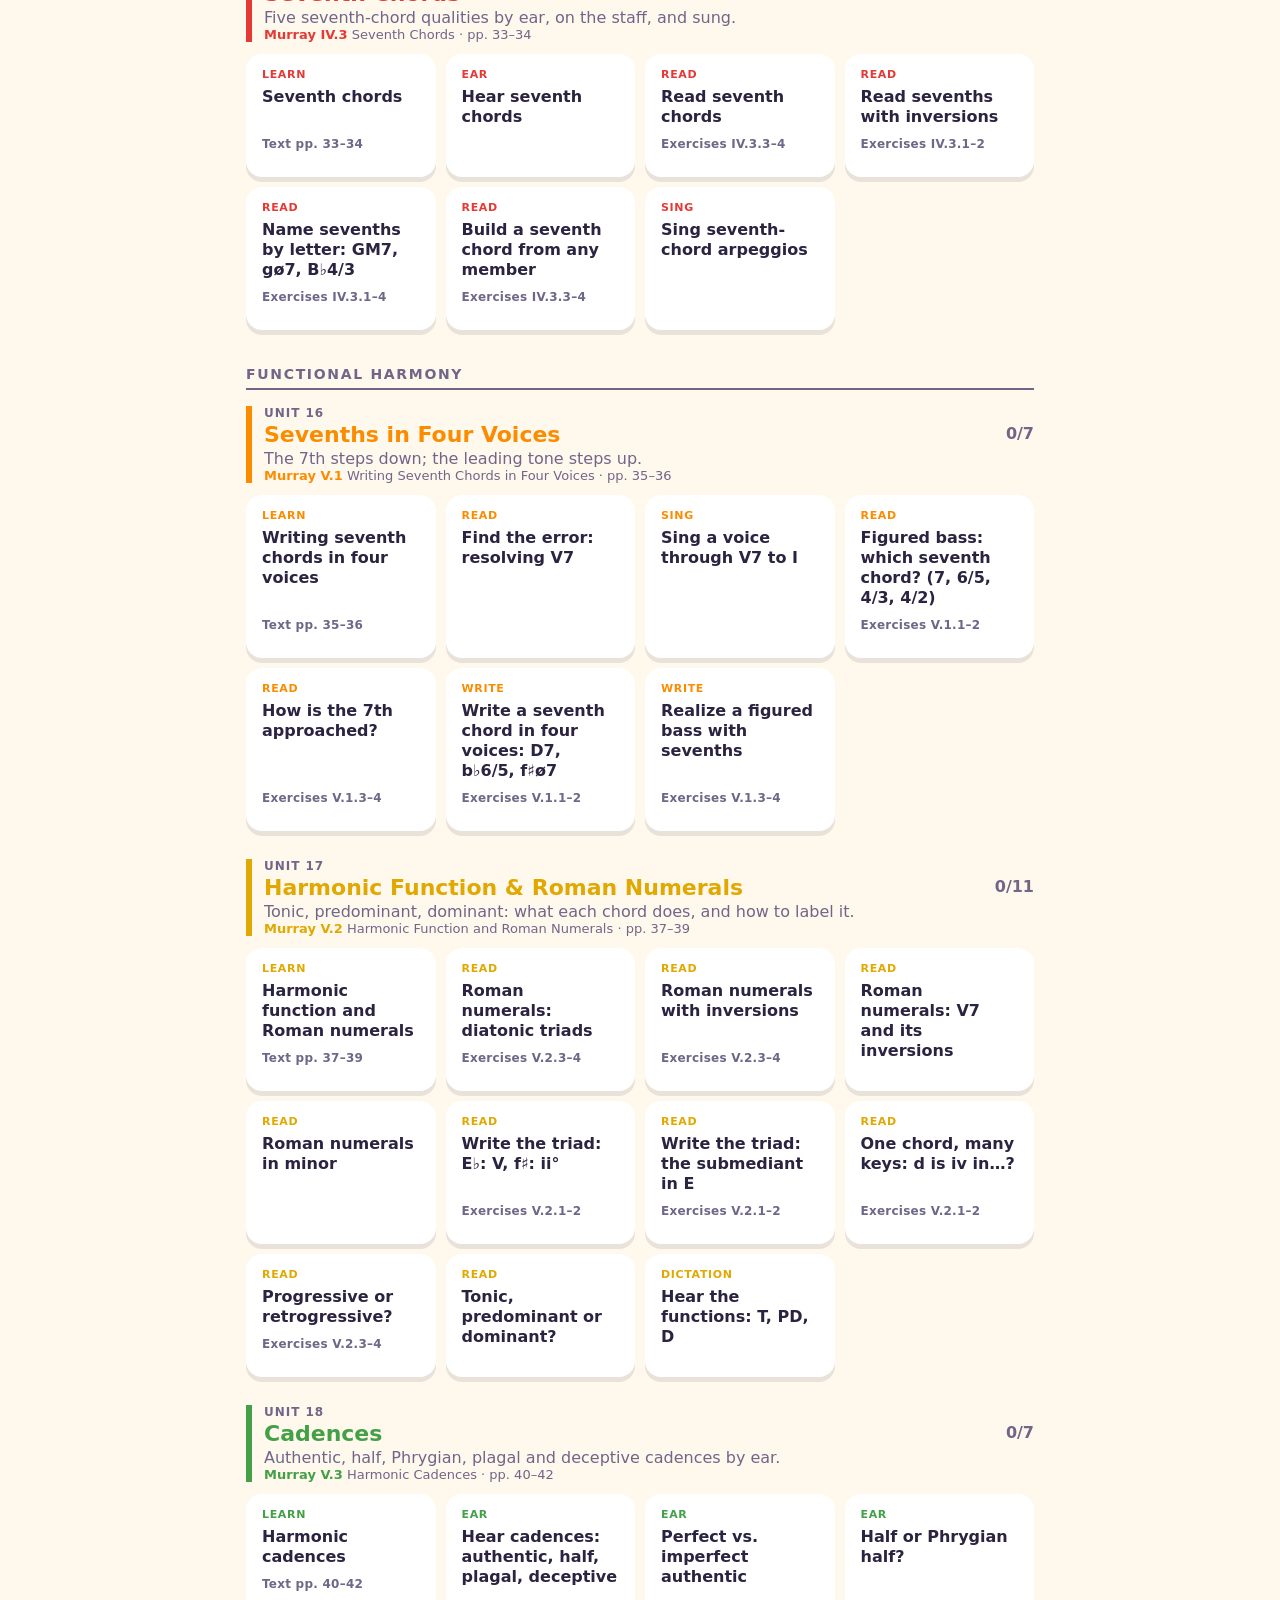
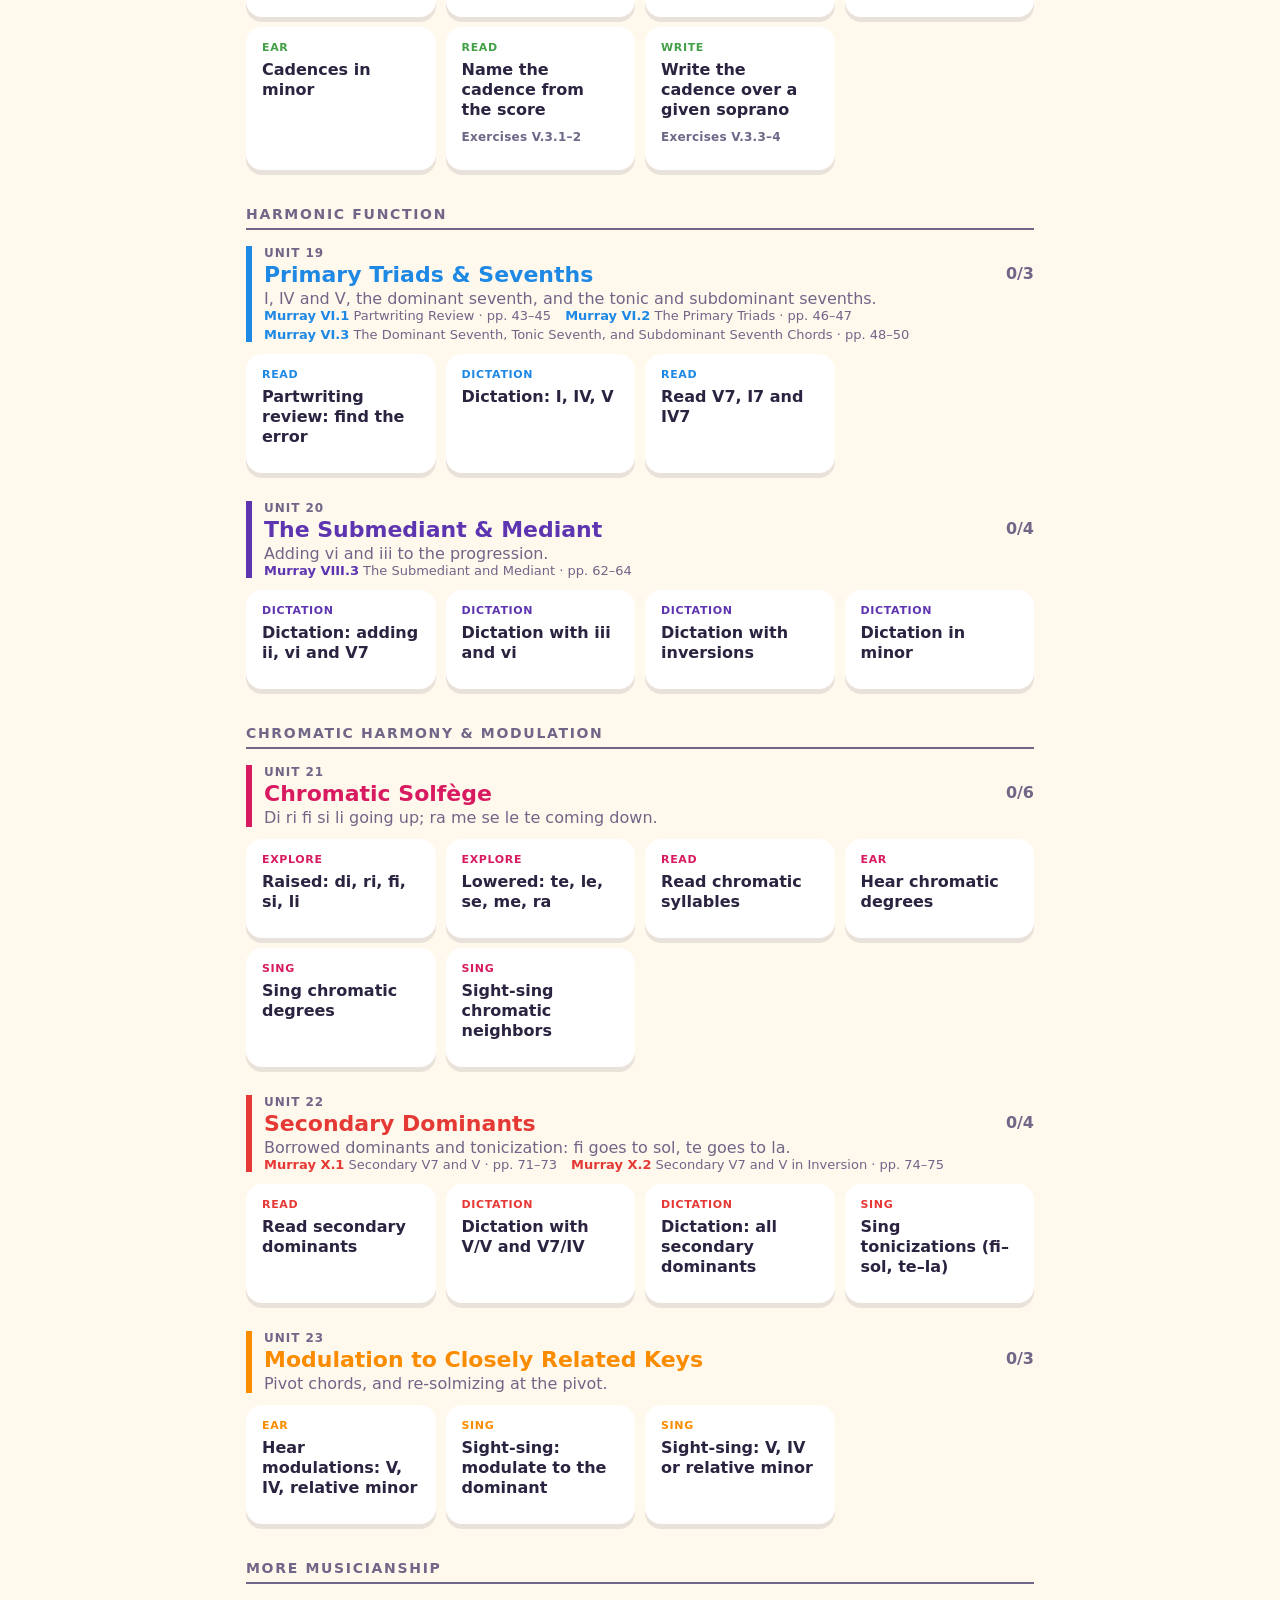
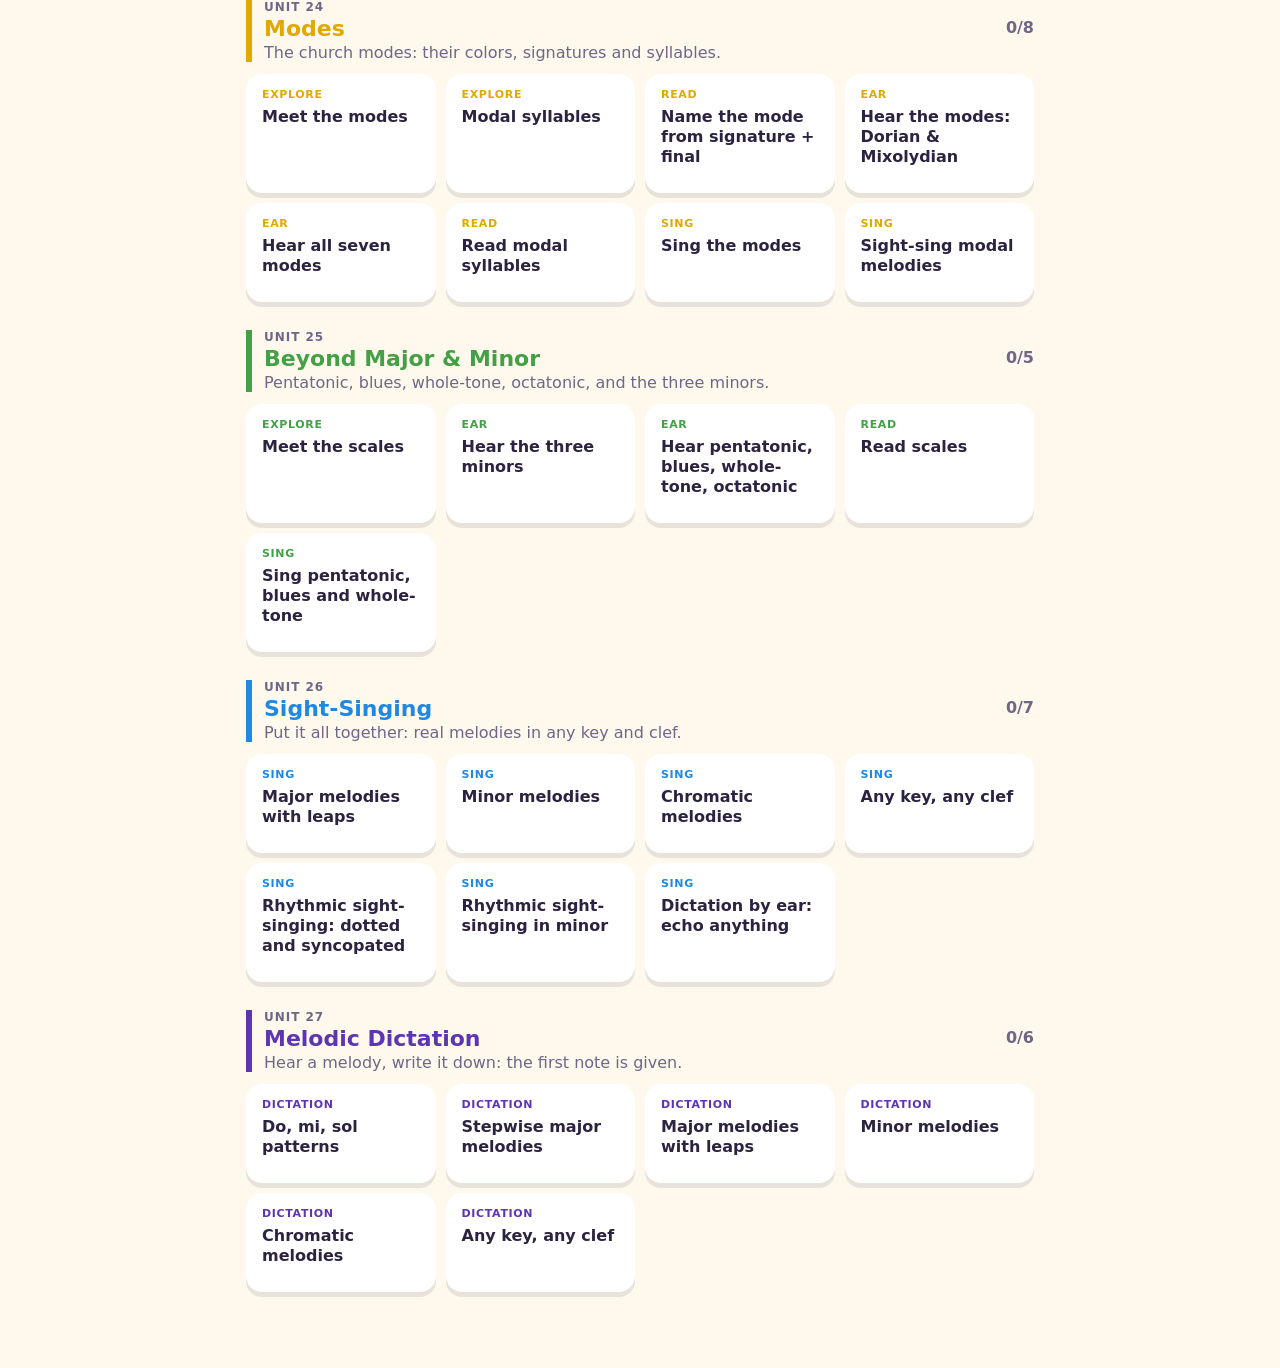
==== commit 703700cd: "Write-the-music exercises with rule-based grading A grand-staff writer (tap to place a voice, nudge," ====
--- a/index.html
+++ b/index.html
@@ -156,6 +156,7 @@
   <script src="js/exercises-twopart.js"></script>
   <script src="js/exercises-writing.js"></script>
   <script src="js/exercises-book.js"></script>
+  <script src="js/exercises-compose.js"></script>
   <script src="js/learn-view.js"></script>
   <script src="js/main.js"></script>
 </body>
--- a/style.css
+++ b/style.css
@@ -556,6 +556,10 @@
 .book-line { margin-top: 4px; display: flex; flex-wrap: wrap; gap: 4px 14px; font-size: 13px; color: var(--muted); }
 .book-ref b { color: var(--c, var(--la)); font-weight: 800; }
 .lesson-book { display: block; margin-top: 4px; font-size: 12px; font-weight: 700; color: var(--muted); letter-spacing: 0.02em; }
+.answers.tools .voice-pick { min-width: 44px; }
+.answers.tools .voice-pick.on { background: var(--sol); border-color: var(--sol); color: #fff; }
+.write-list { margin: 6px 0 0; padding-left: 20px; text-align: left; font-weight: 600; font-size: 15px; }
+.write-list li { margin: 2px 0; }
 .learn-tags { display: flex; flex-wrap: wrap; align-items: center; gap: 6px; margin: 0 0 12px; font-size: 14px; }
 .learn-tags .chip { border: 2px solid color-mix(in srgb, var(--muted) 40%, transparent); background: transparent; color: inherit; border-radius: 999px; padding: 4px 12px; font: inherit; font-weight: 700; cursor: pointer; }
 .learn-tags .chip.on { background: var(--la); border-color: var(--la); color: #fff; }
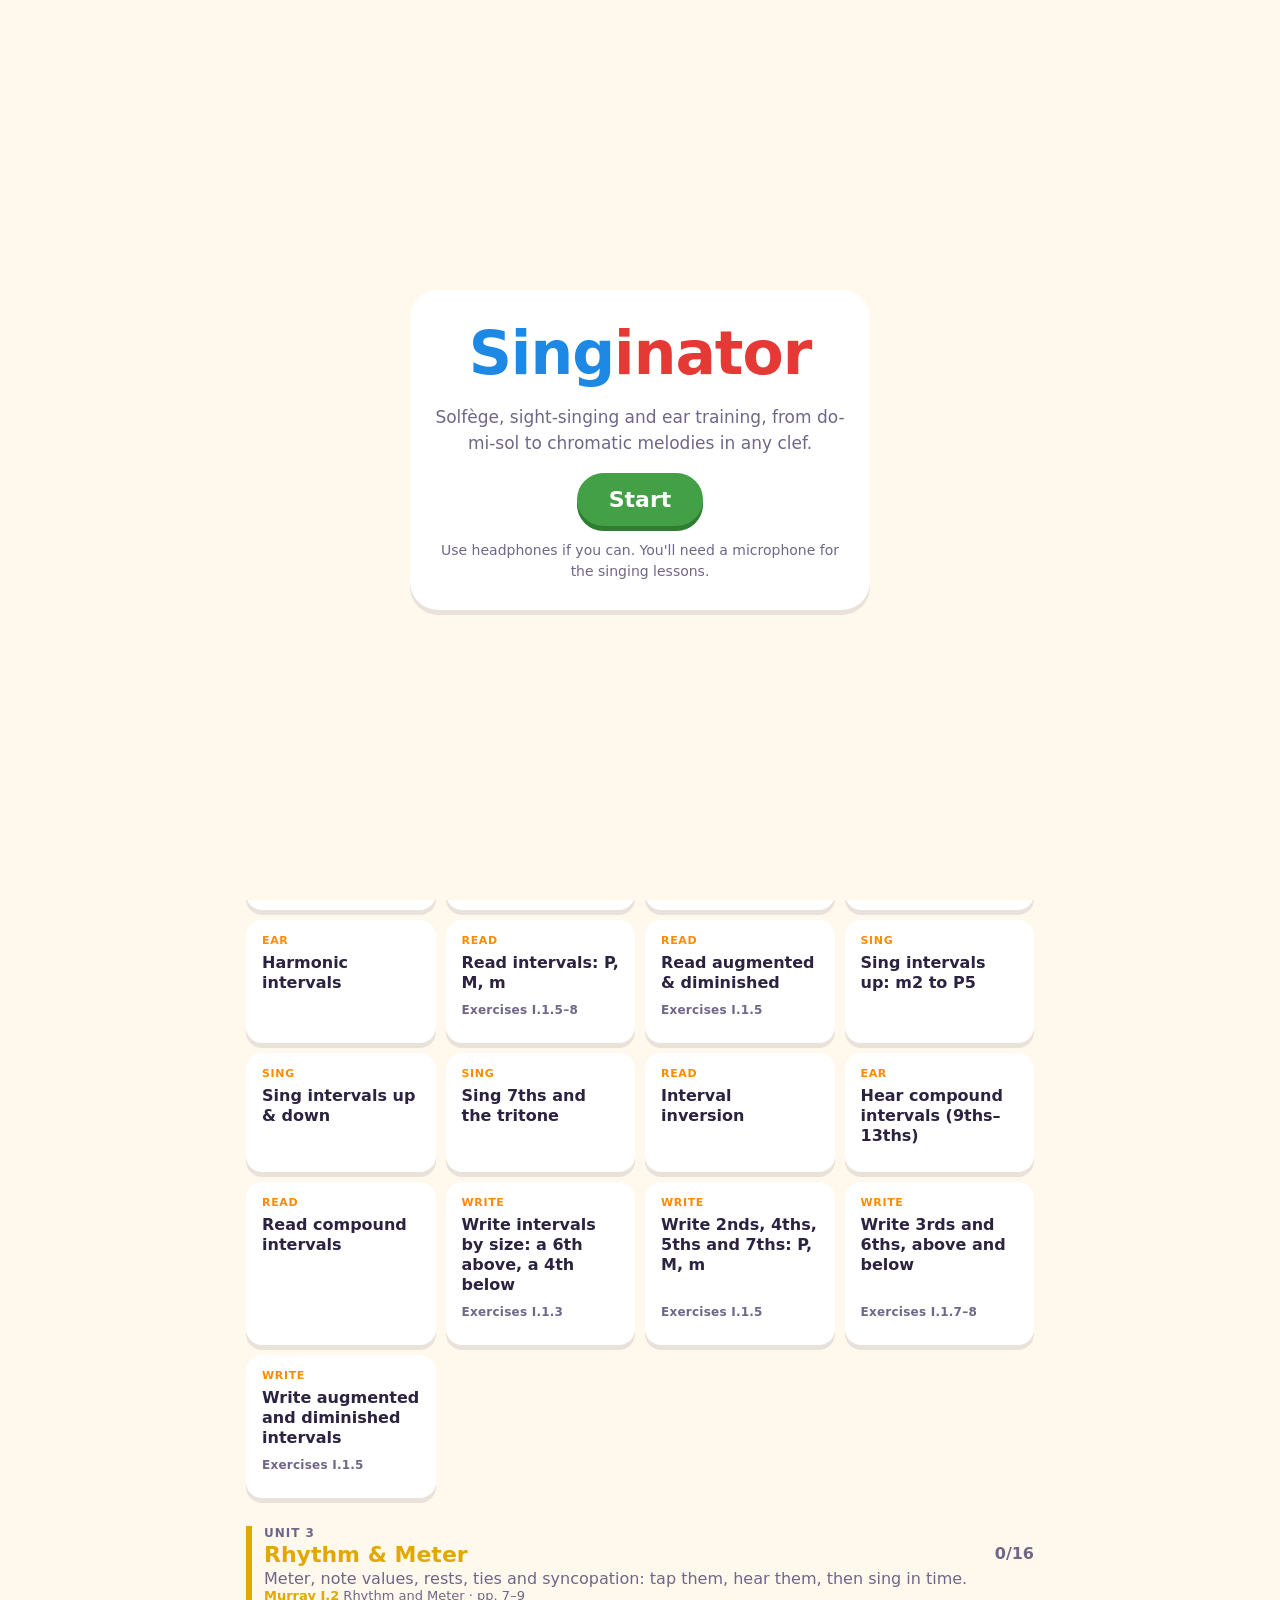
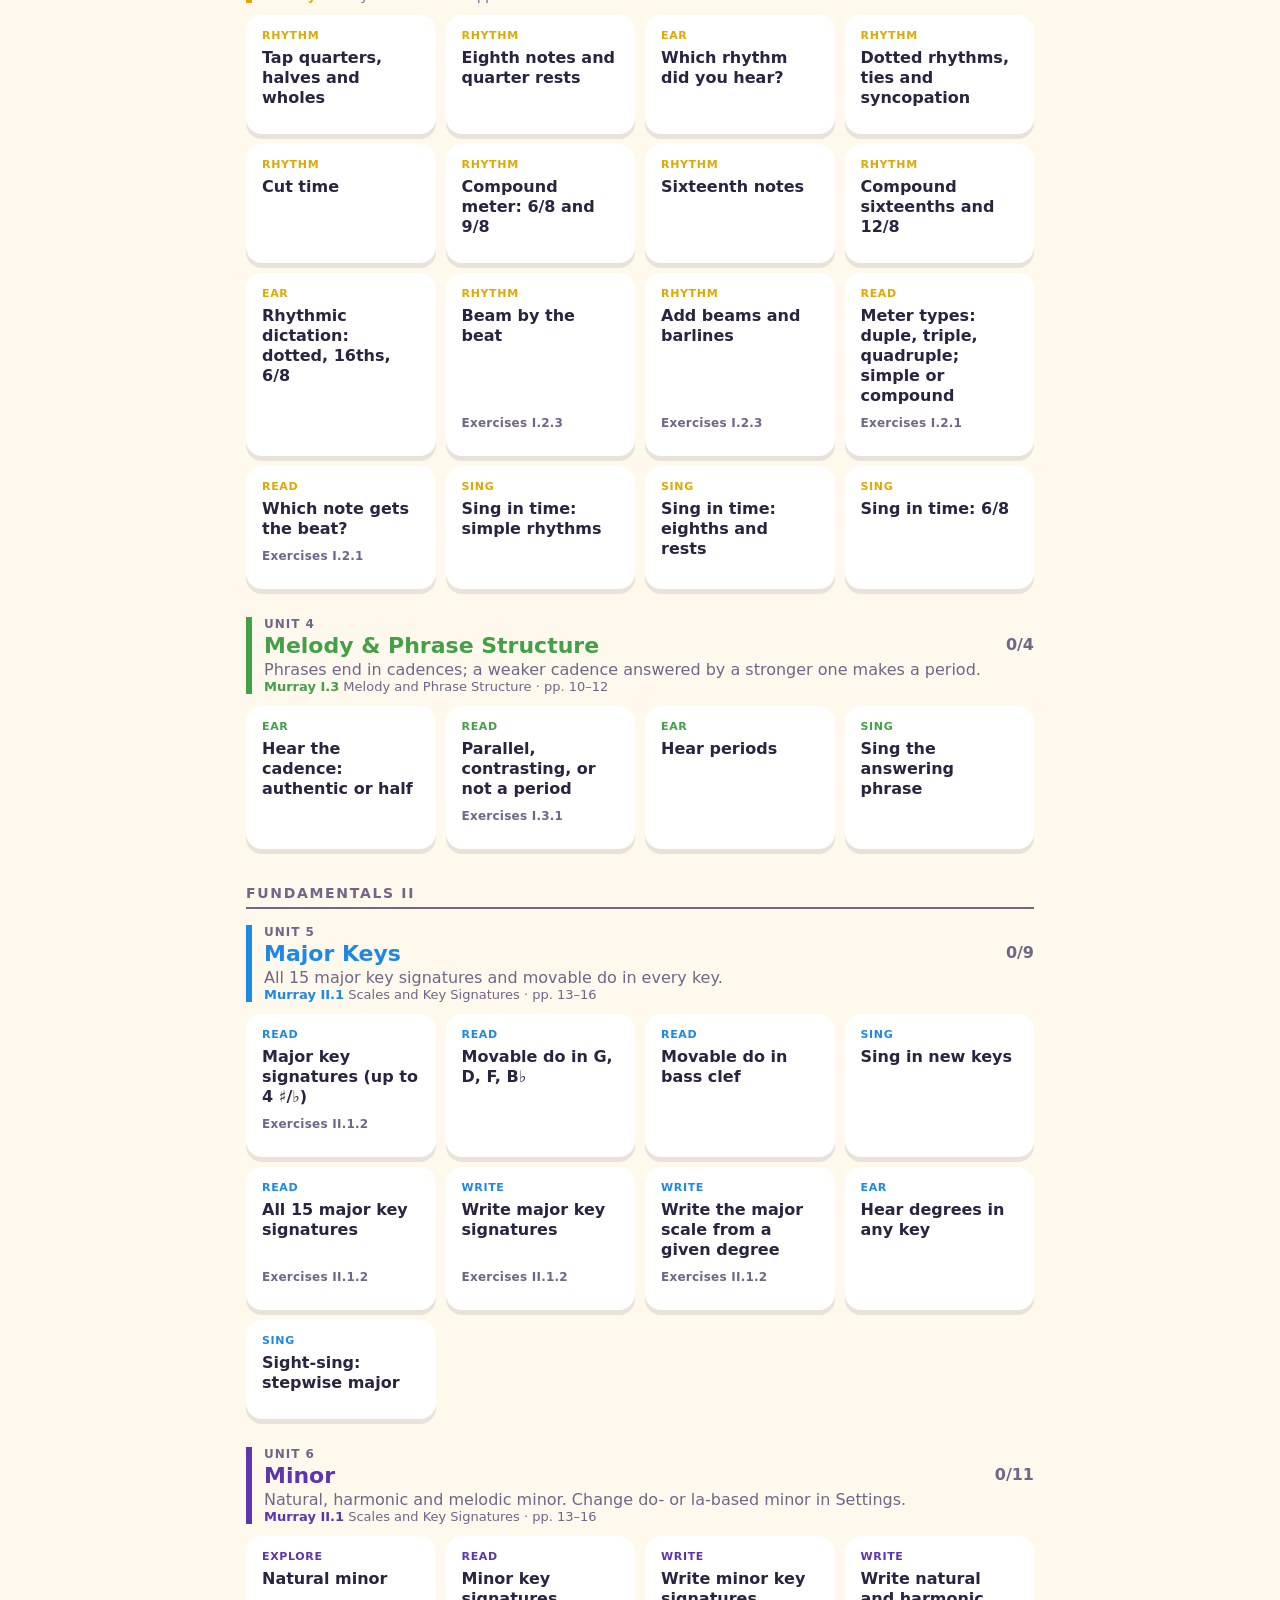
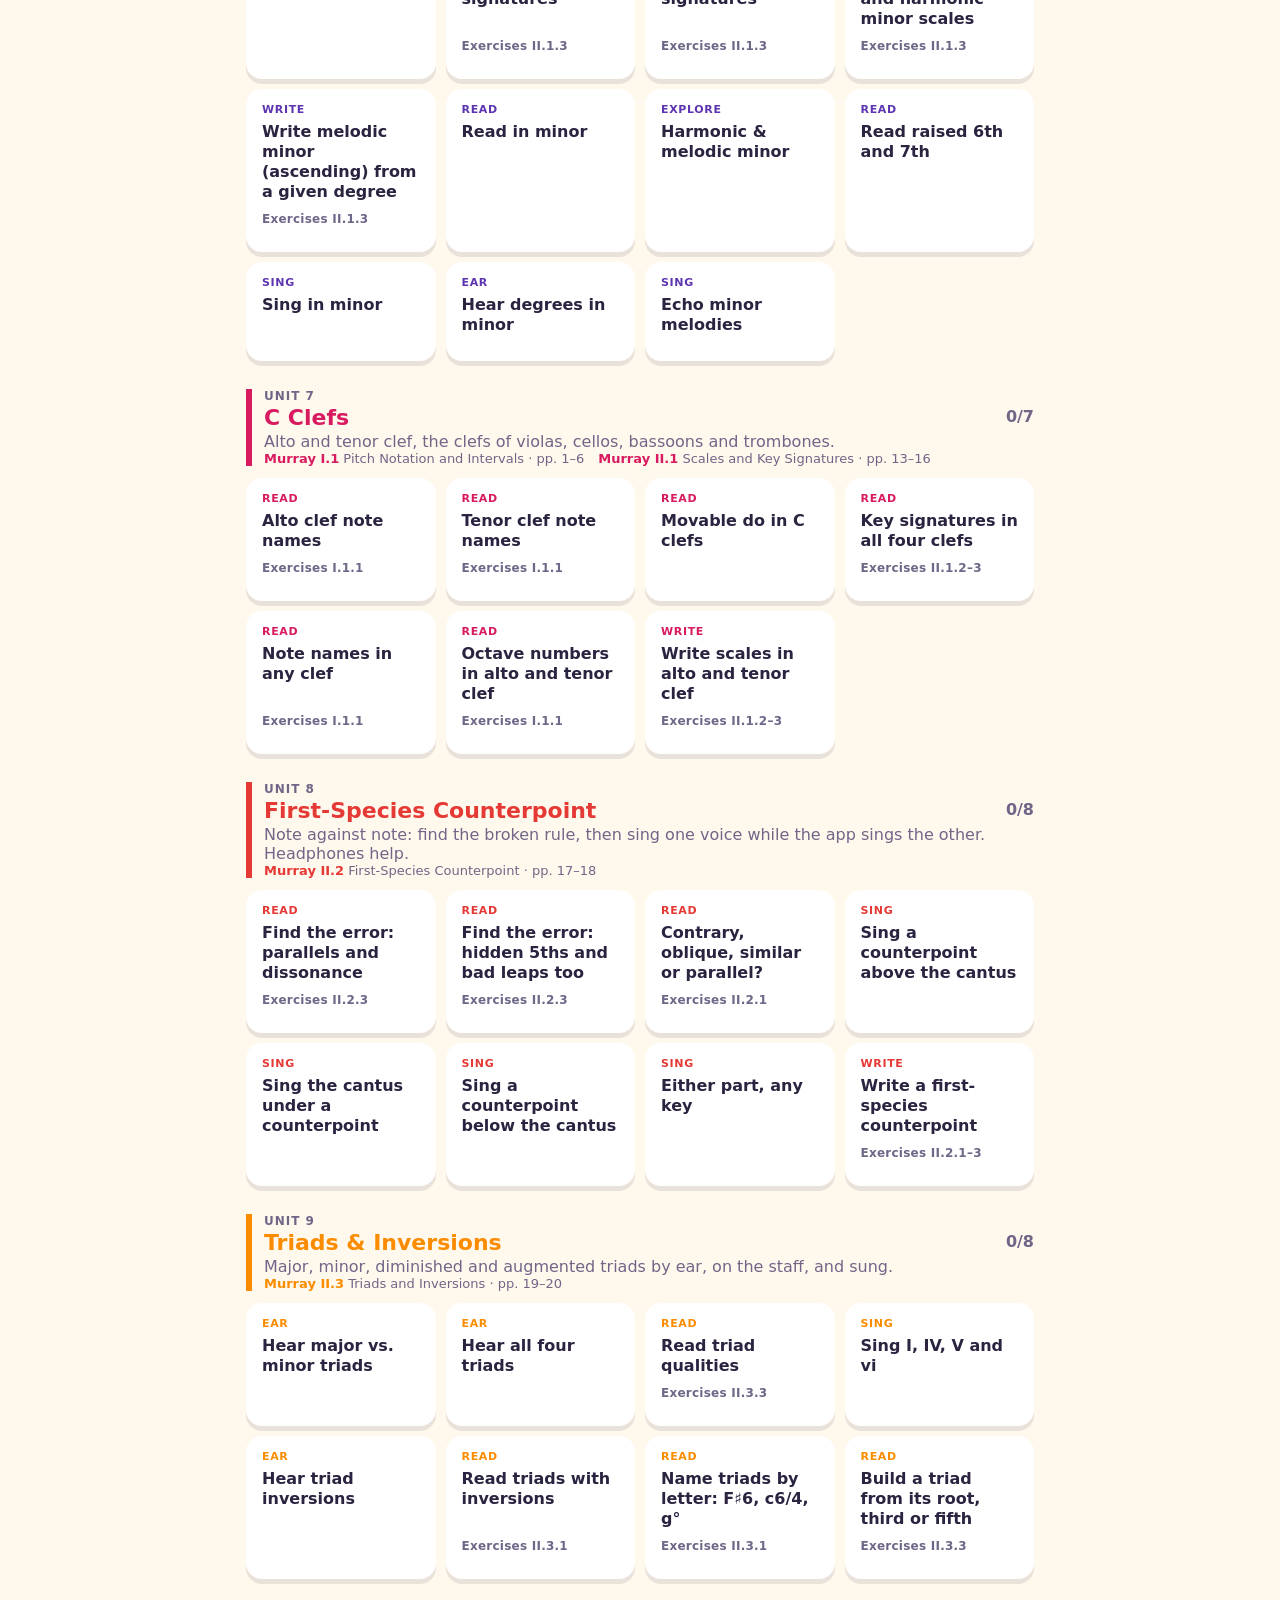
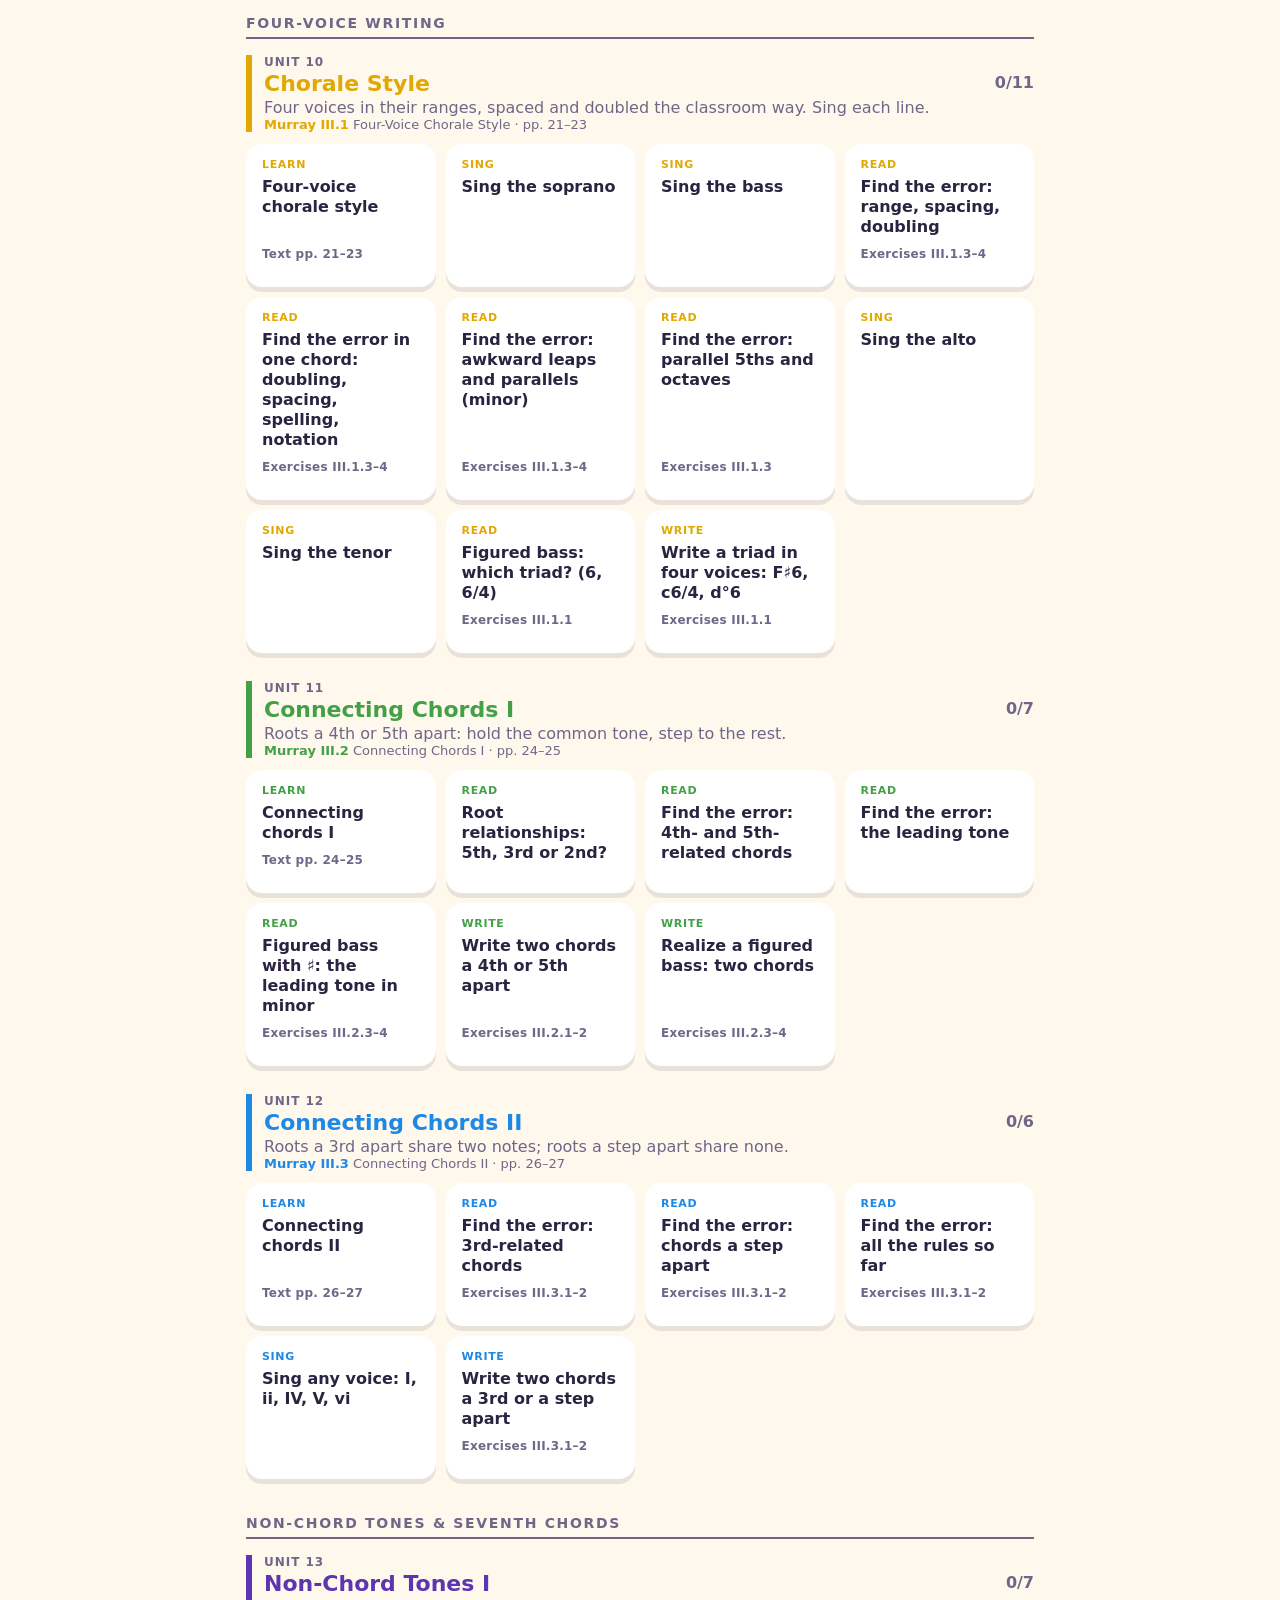
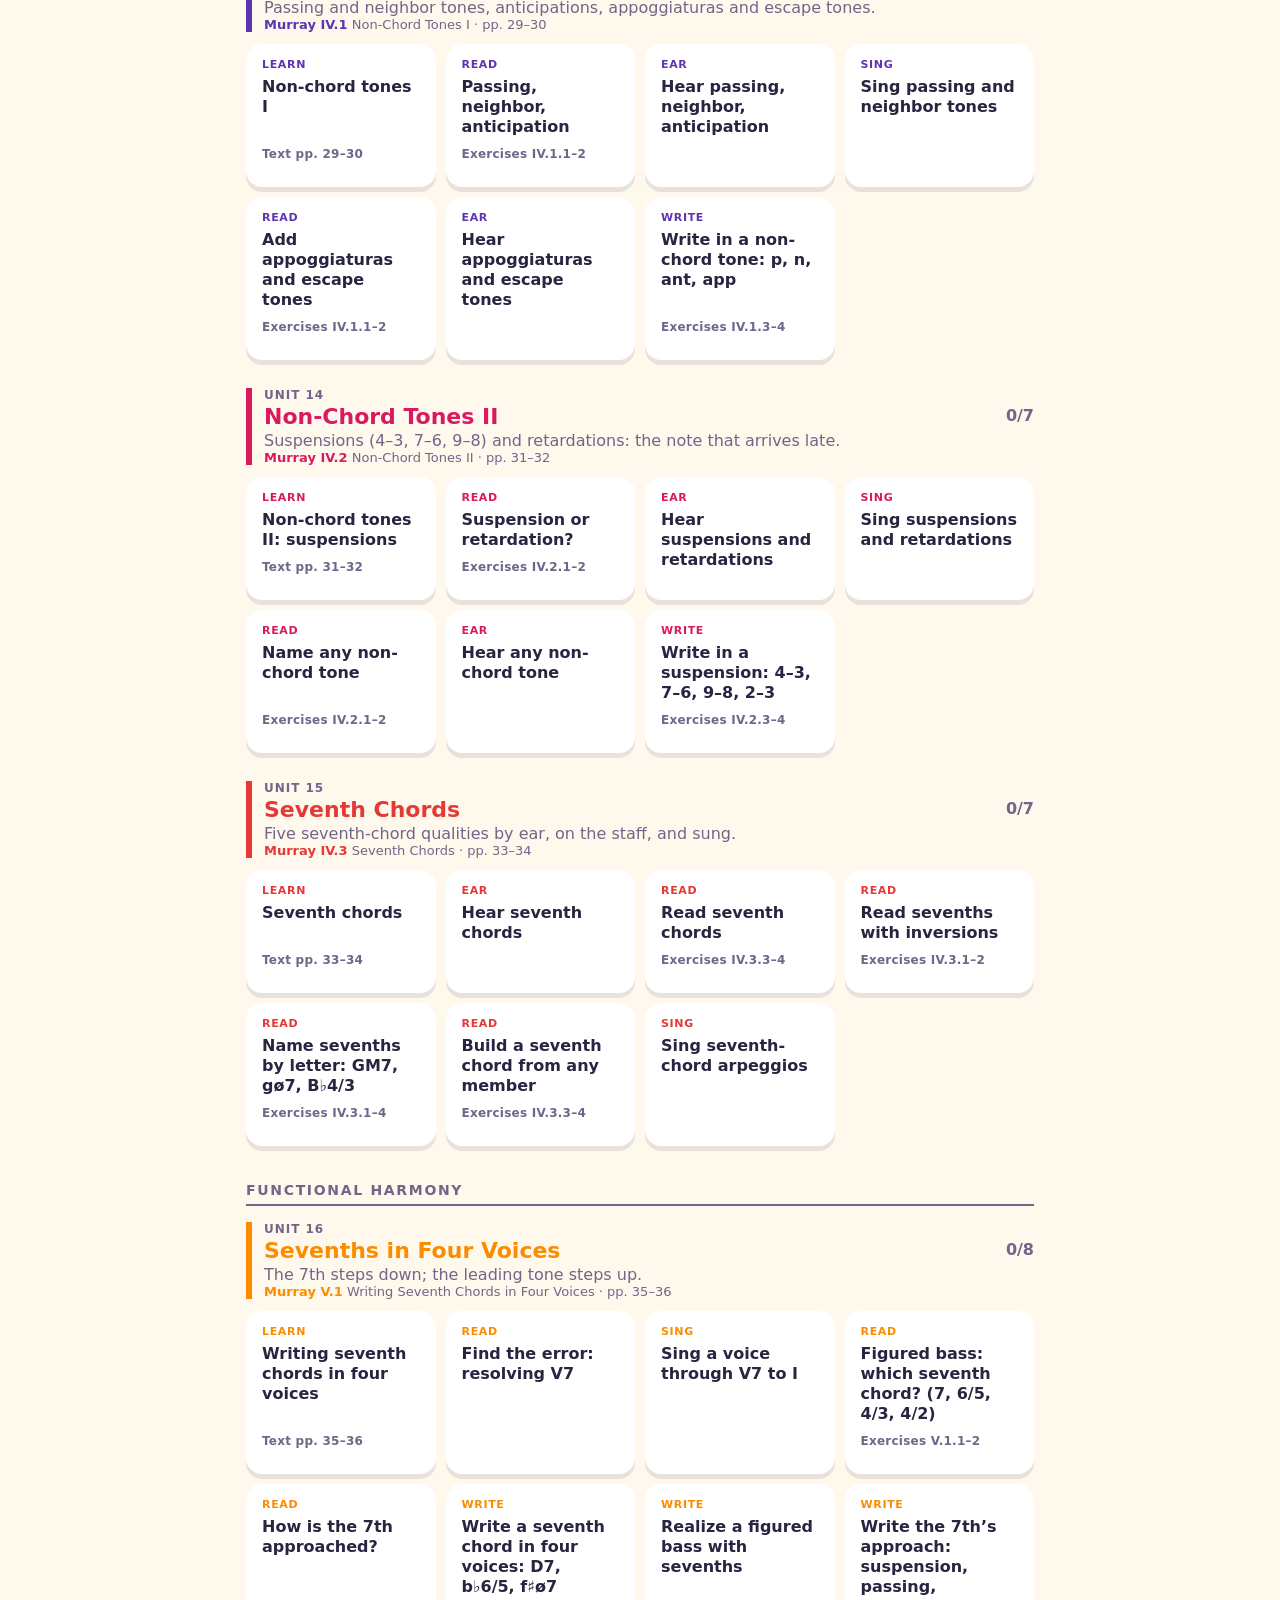
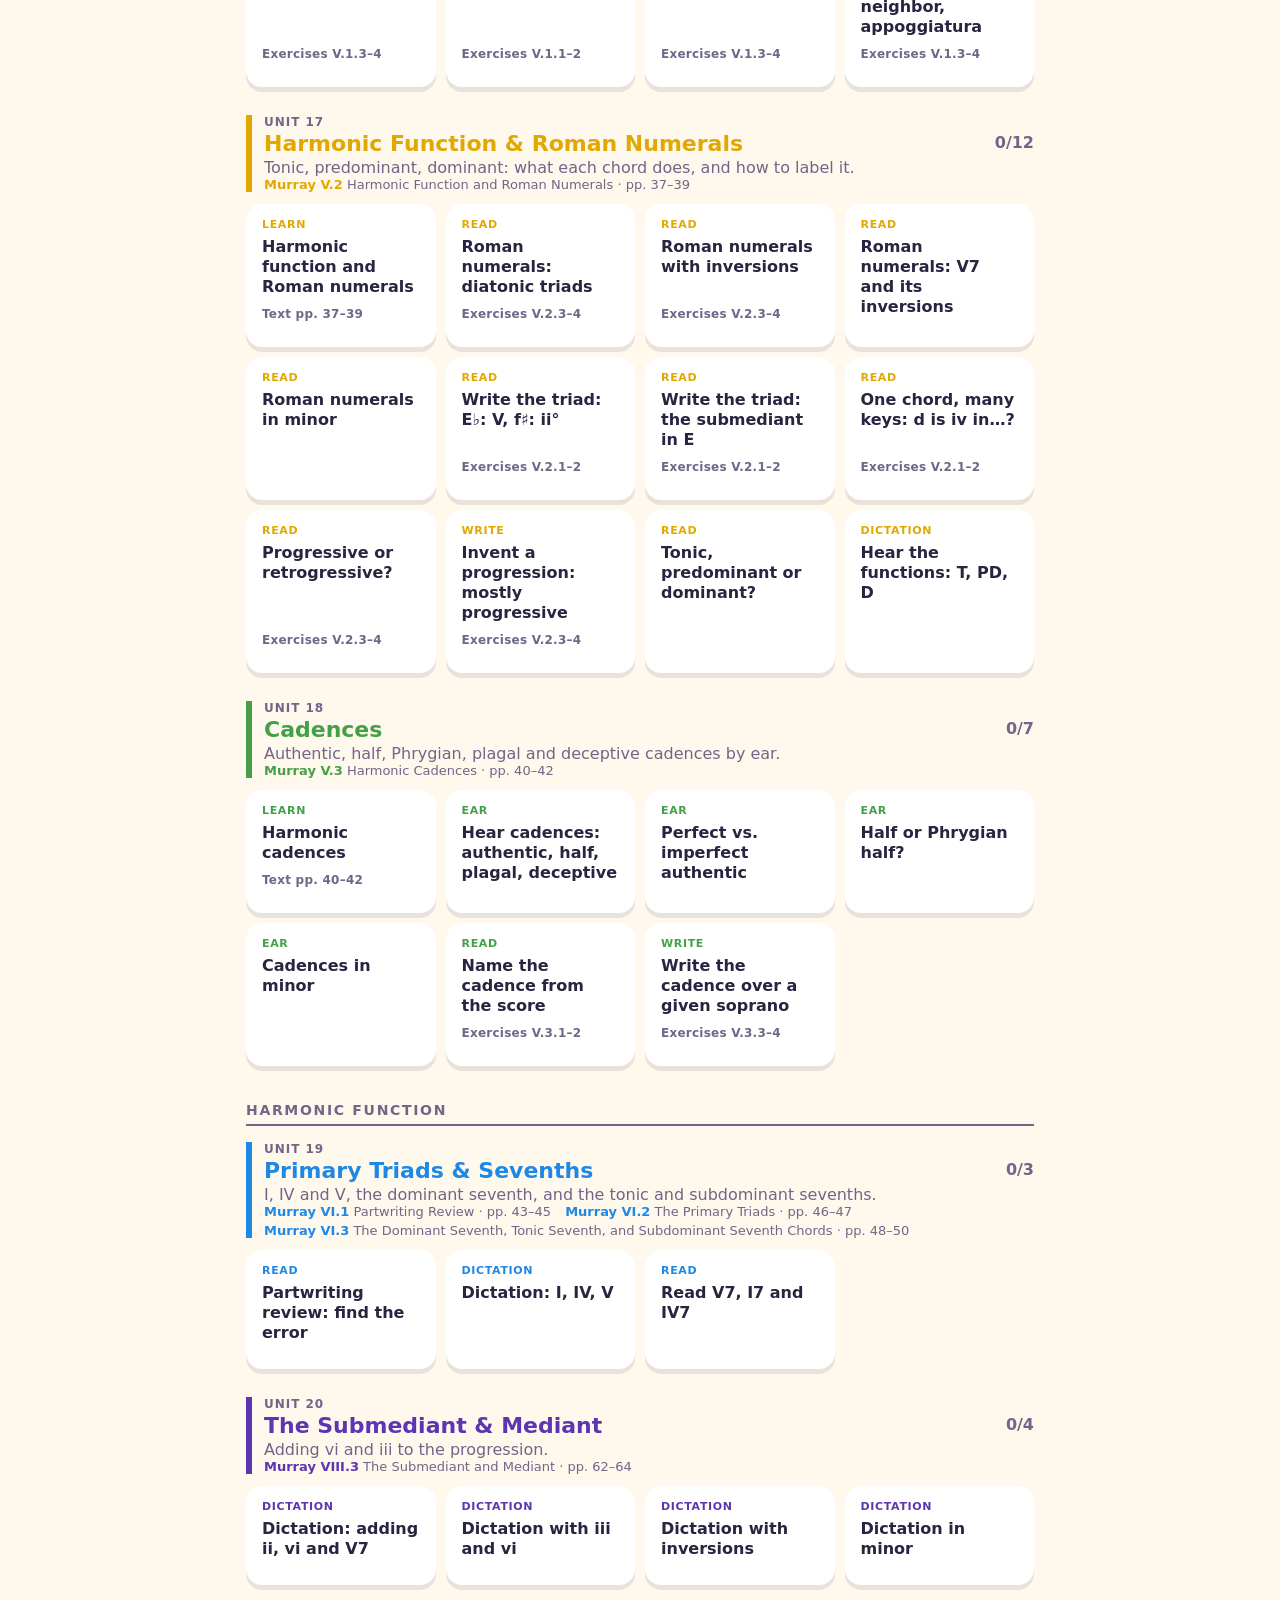
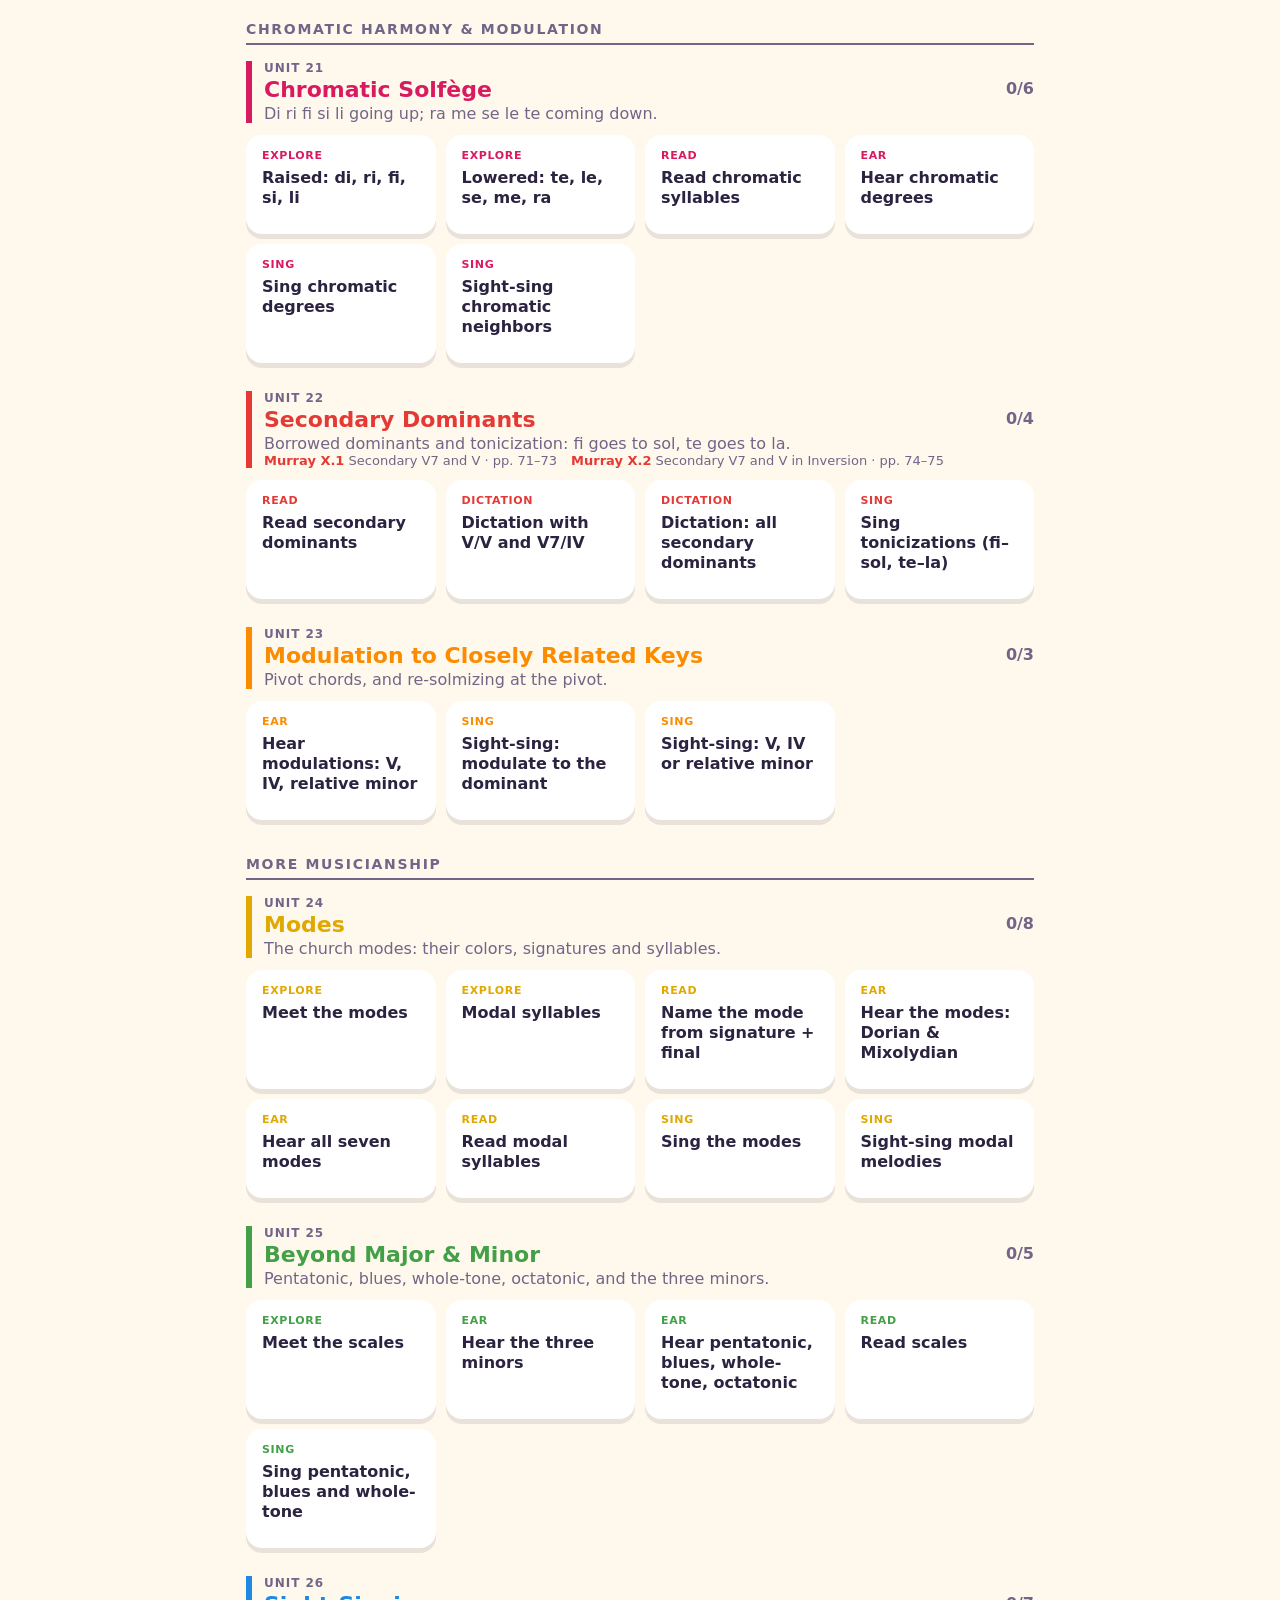
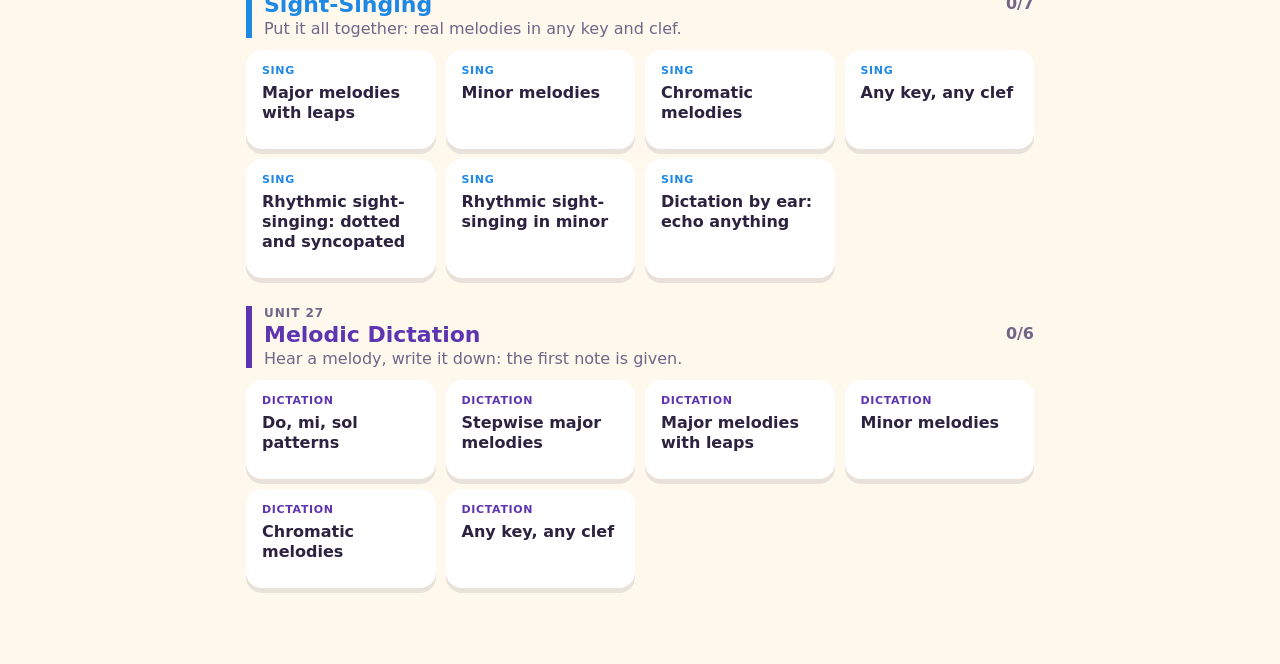
==== commit c1e0f380: "Stems by voice, spelling and notation errors, Unit I-II writing drills, invent a progression - Four-" ====
--- a/index.html
+++ b/index.html
@@ -157,6 +157,7 @@
   <script src="js/exercises-writing.js"></script>
   <script src="js/exercises-book.js"></script>
   <script src="js/exercises-compose.js"></script>
+  <script src="js/exercises-fundamentals.js"></script>
   <script src="js/learn-view.js"></script>
   <script src="js/main.js"></script>
 </body>
--- a/style.css
+++ b/style.css
@@ -560,6 +560,10 @@
 .answers.tools .voice-pick.on { background: var(--sol); border-color: var(--sol); color: #fff; }
 .write-list { margin: 6px 0 0; padding-left: 20px; text-align: left; font-weight: 600; font-size: 15px; }
 .write-list li { margin: 2px 0; }
+.acc.right line, .acc.right path { stroke: var(--fa); }
+.acc.wrong line, .acc.wrong path { stroke: var(--do); }
+.meter-sig { display: inline-flex; flex-direction: column; align-items: center; font-family: Georgia, 'Times New Roman', serif; font-size: 54px; line-height: 0.9; }
+.meter-sig b { font-weight: 700; }
 .learn-tags { display: flex; flex-wrap: wrap; align-items: center; gap: 6px; margin: 0 0 12px; font-size: 14px; }
 .learn-tags .chip { border: 2px solid color-mix(in srgb, var(--muted) 40%, transparent); background: transparent; color: inherit; border-radius: 999px; padding: 4px 12px; font: inherit; font-weight: 700; cursor: pointer; }
 .learn-tags .chip.on { background: var(--la); border-color: var(--la); color: #fff; }
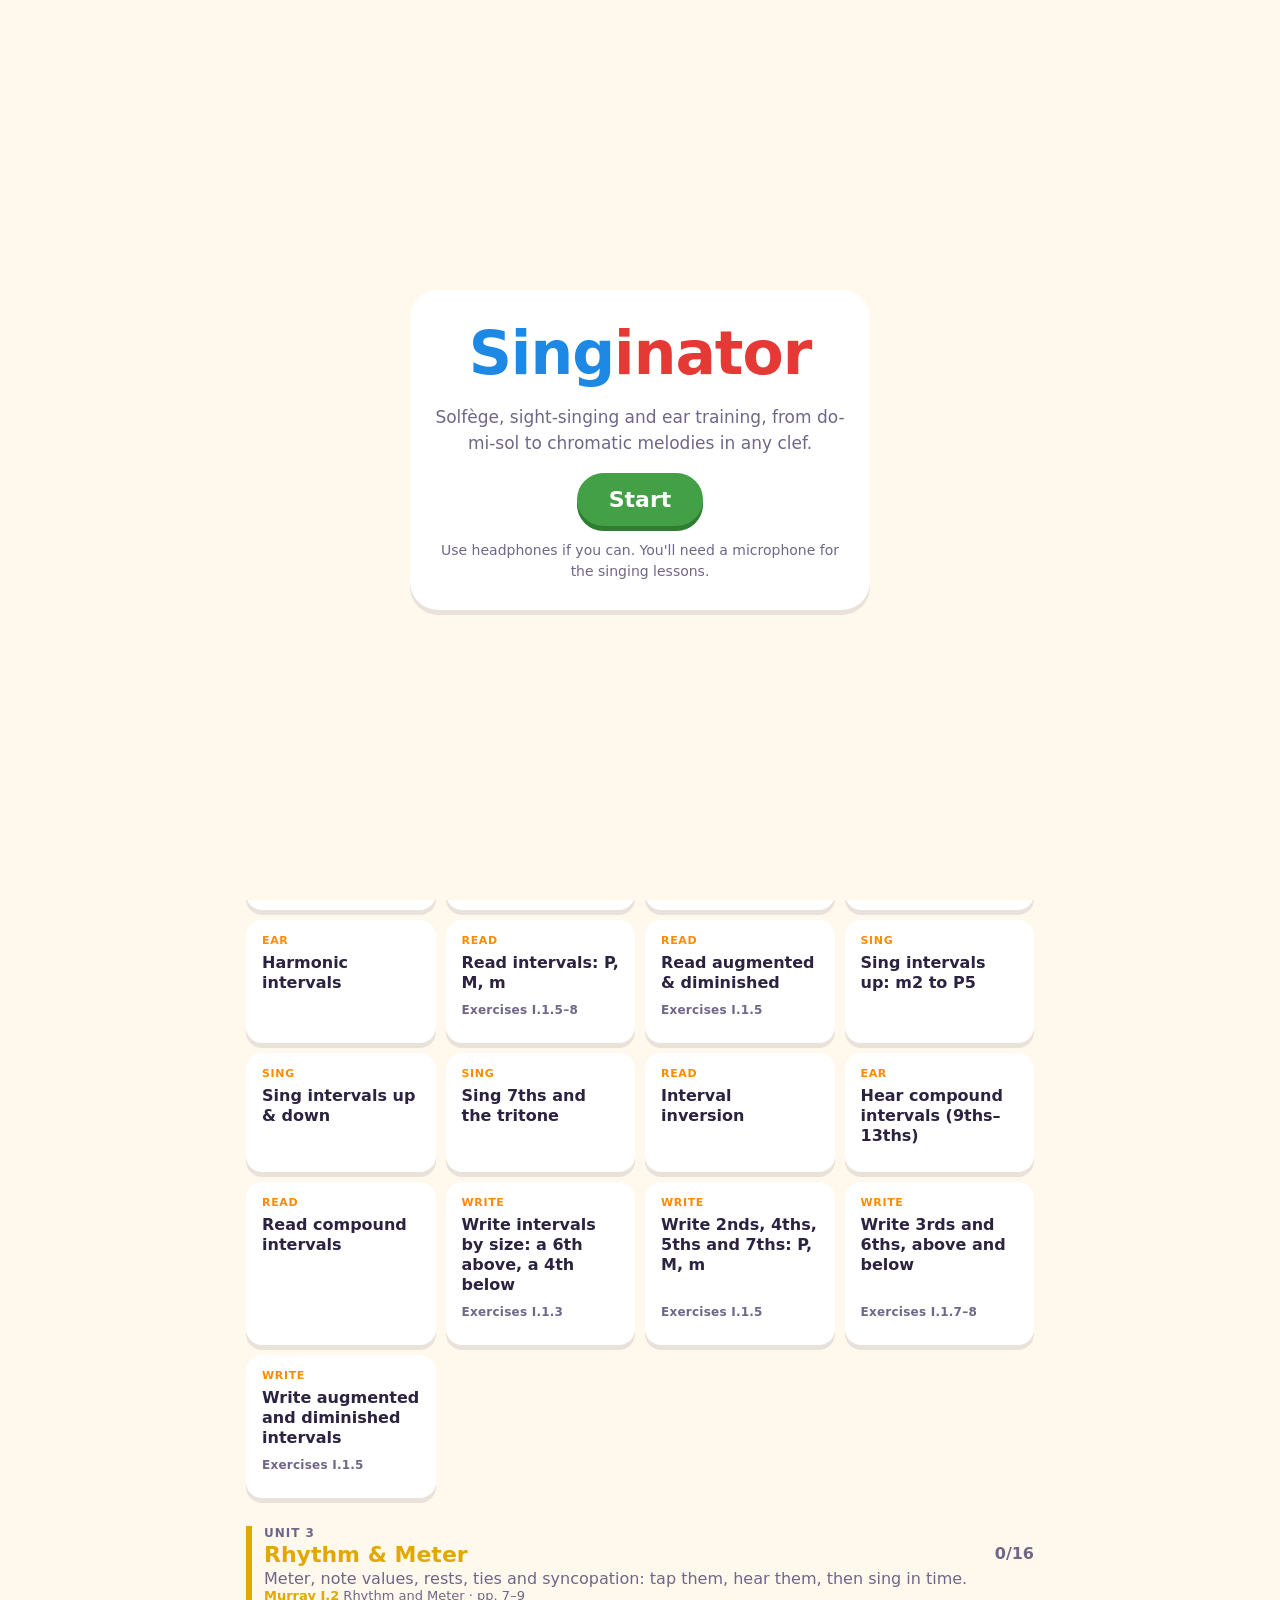
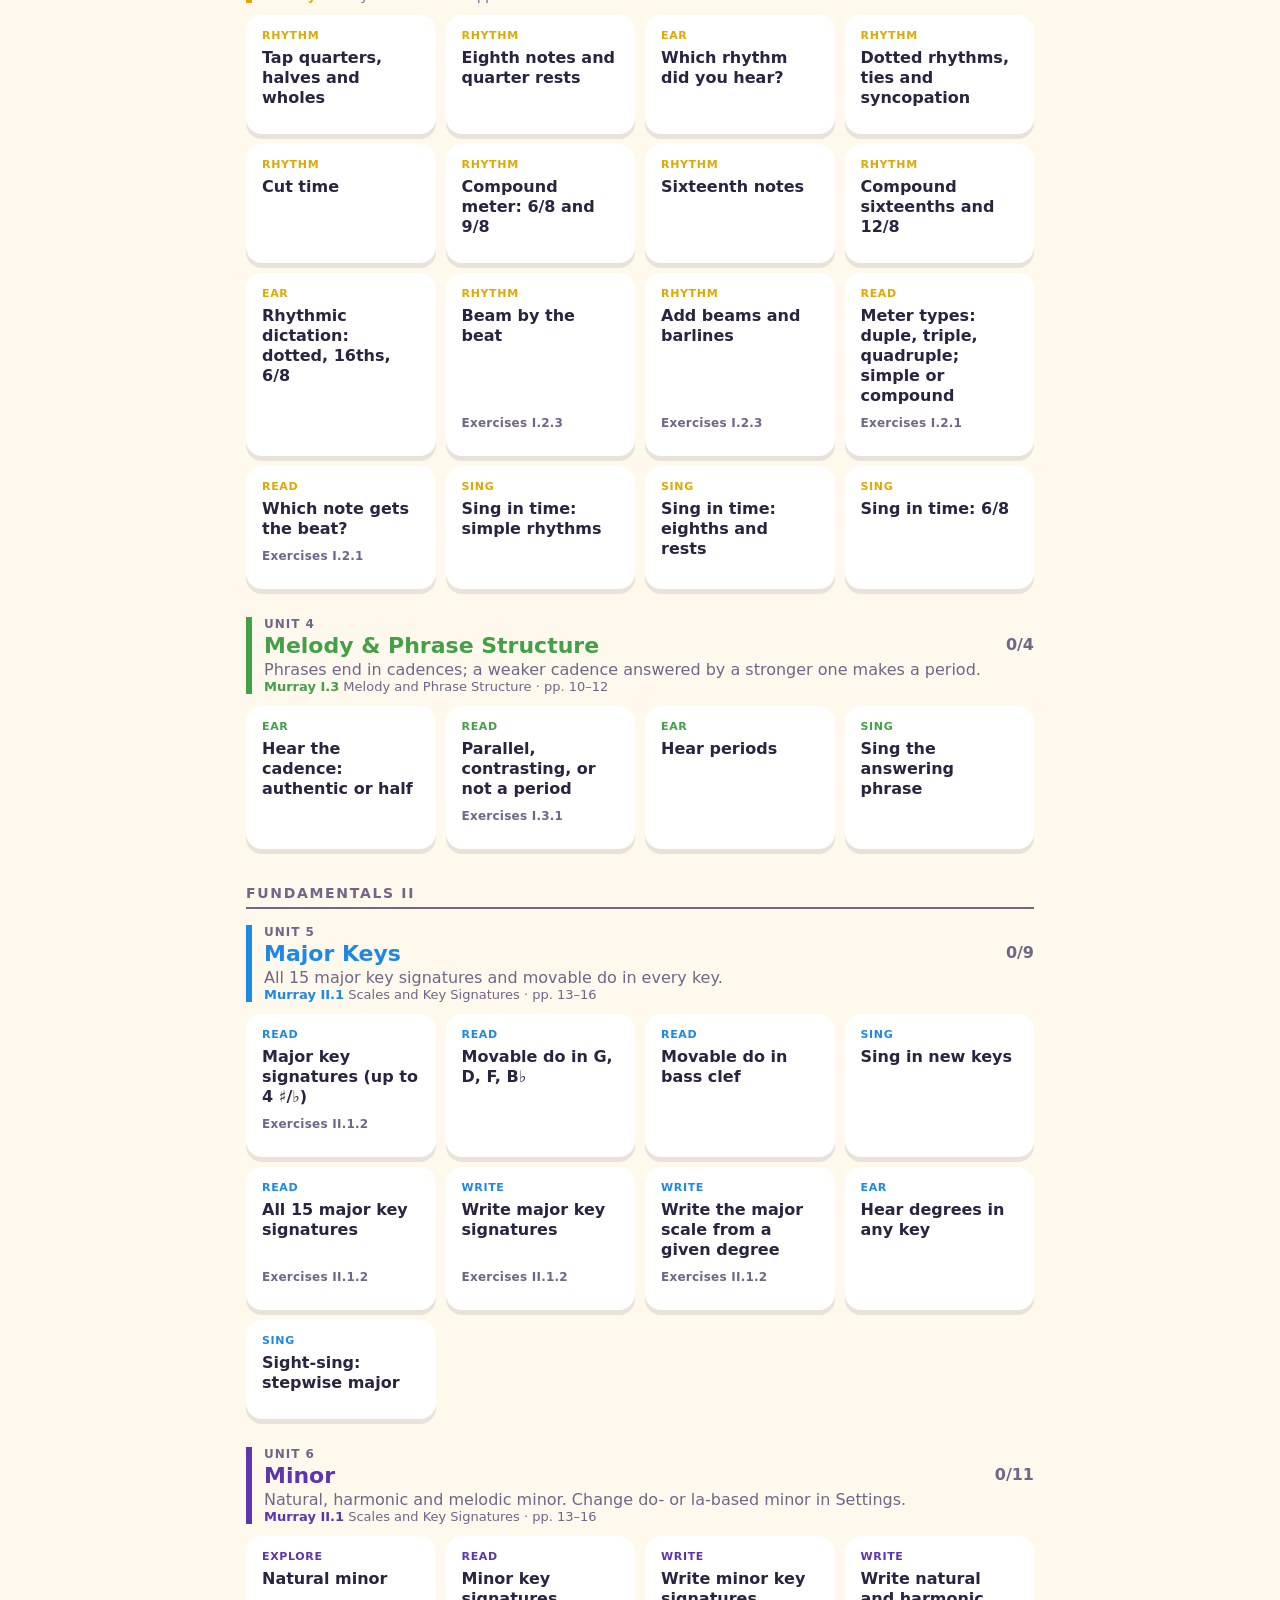
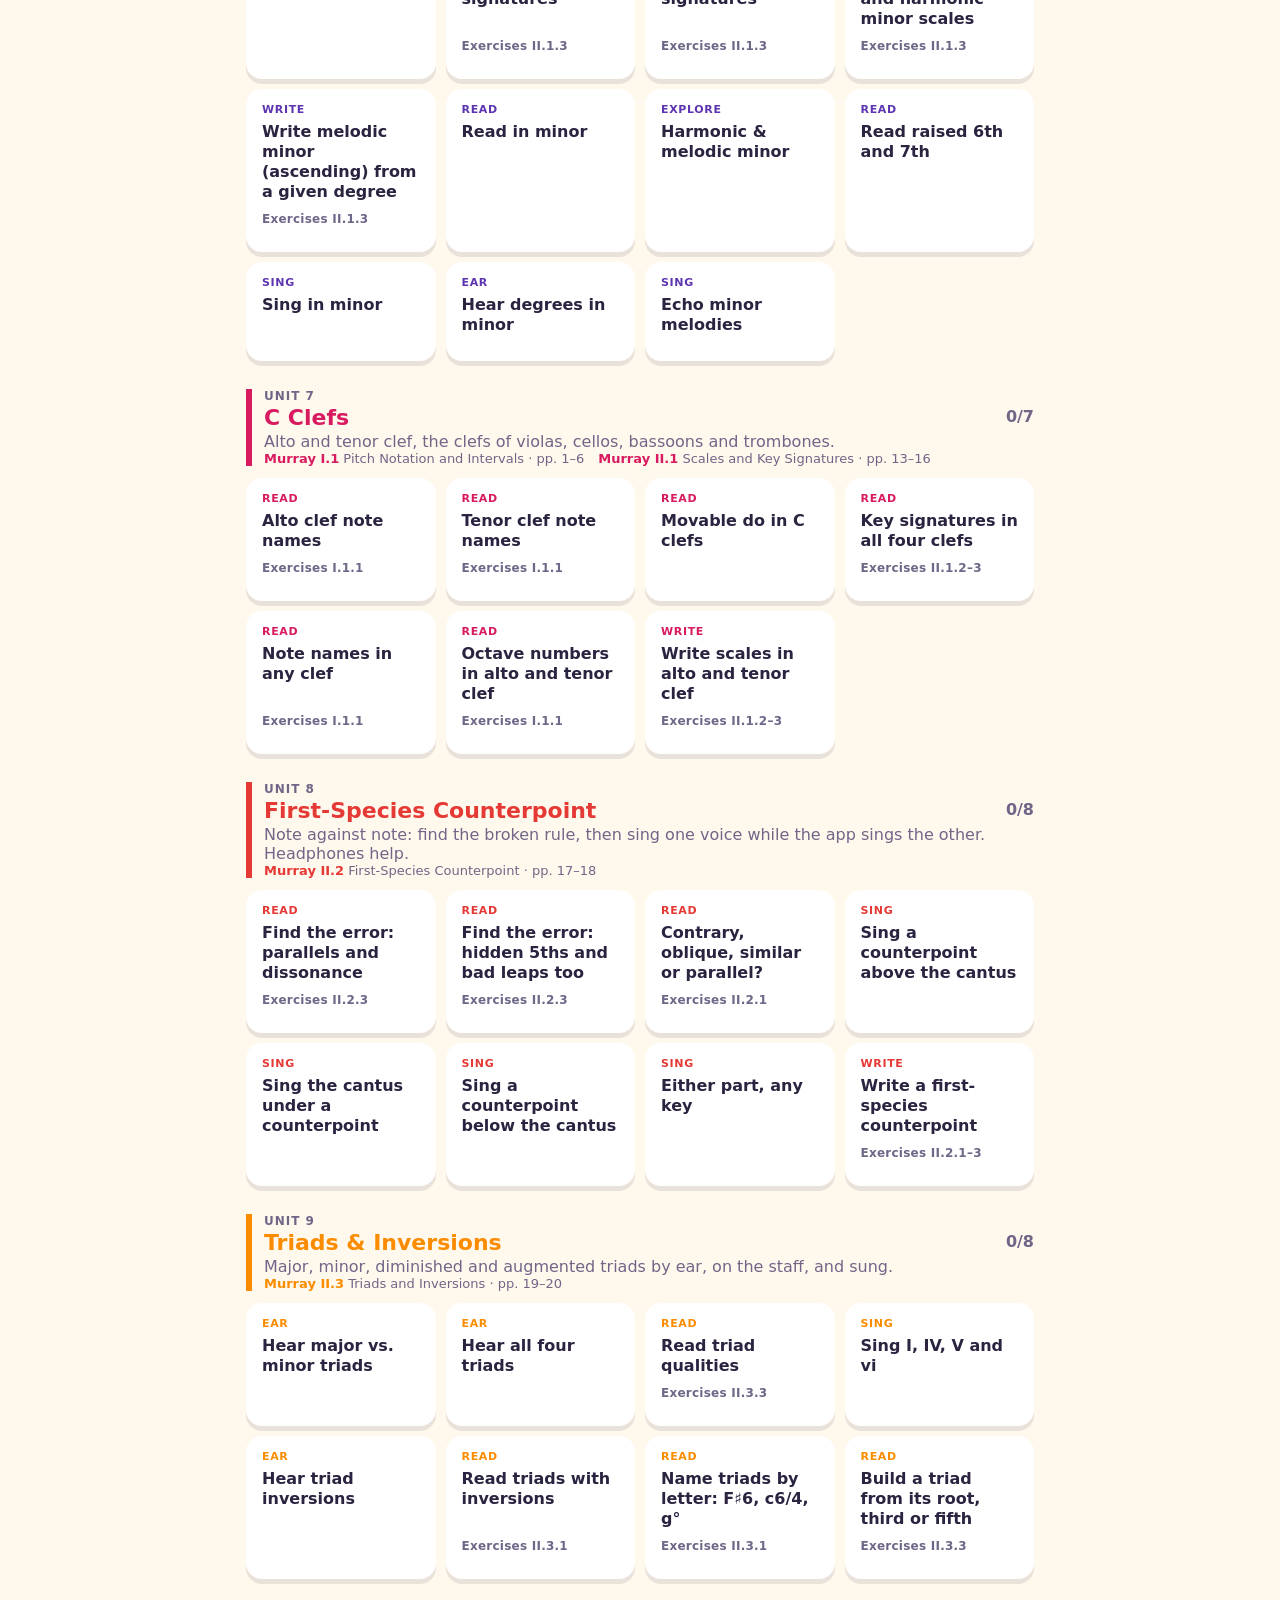
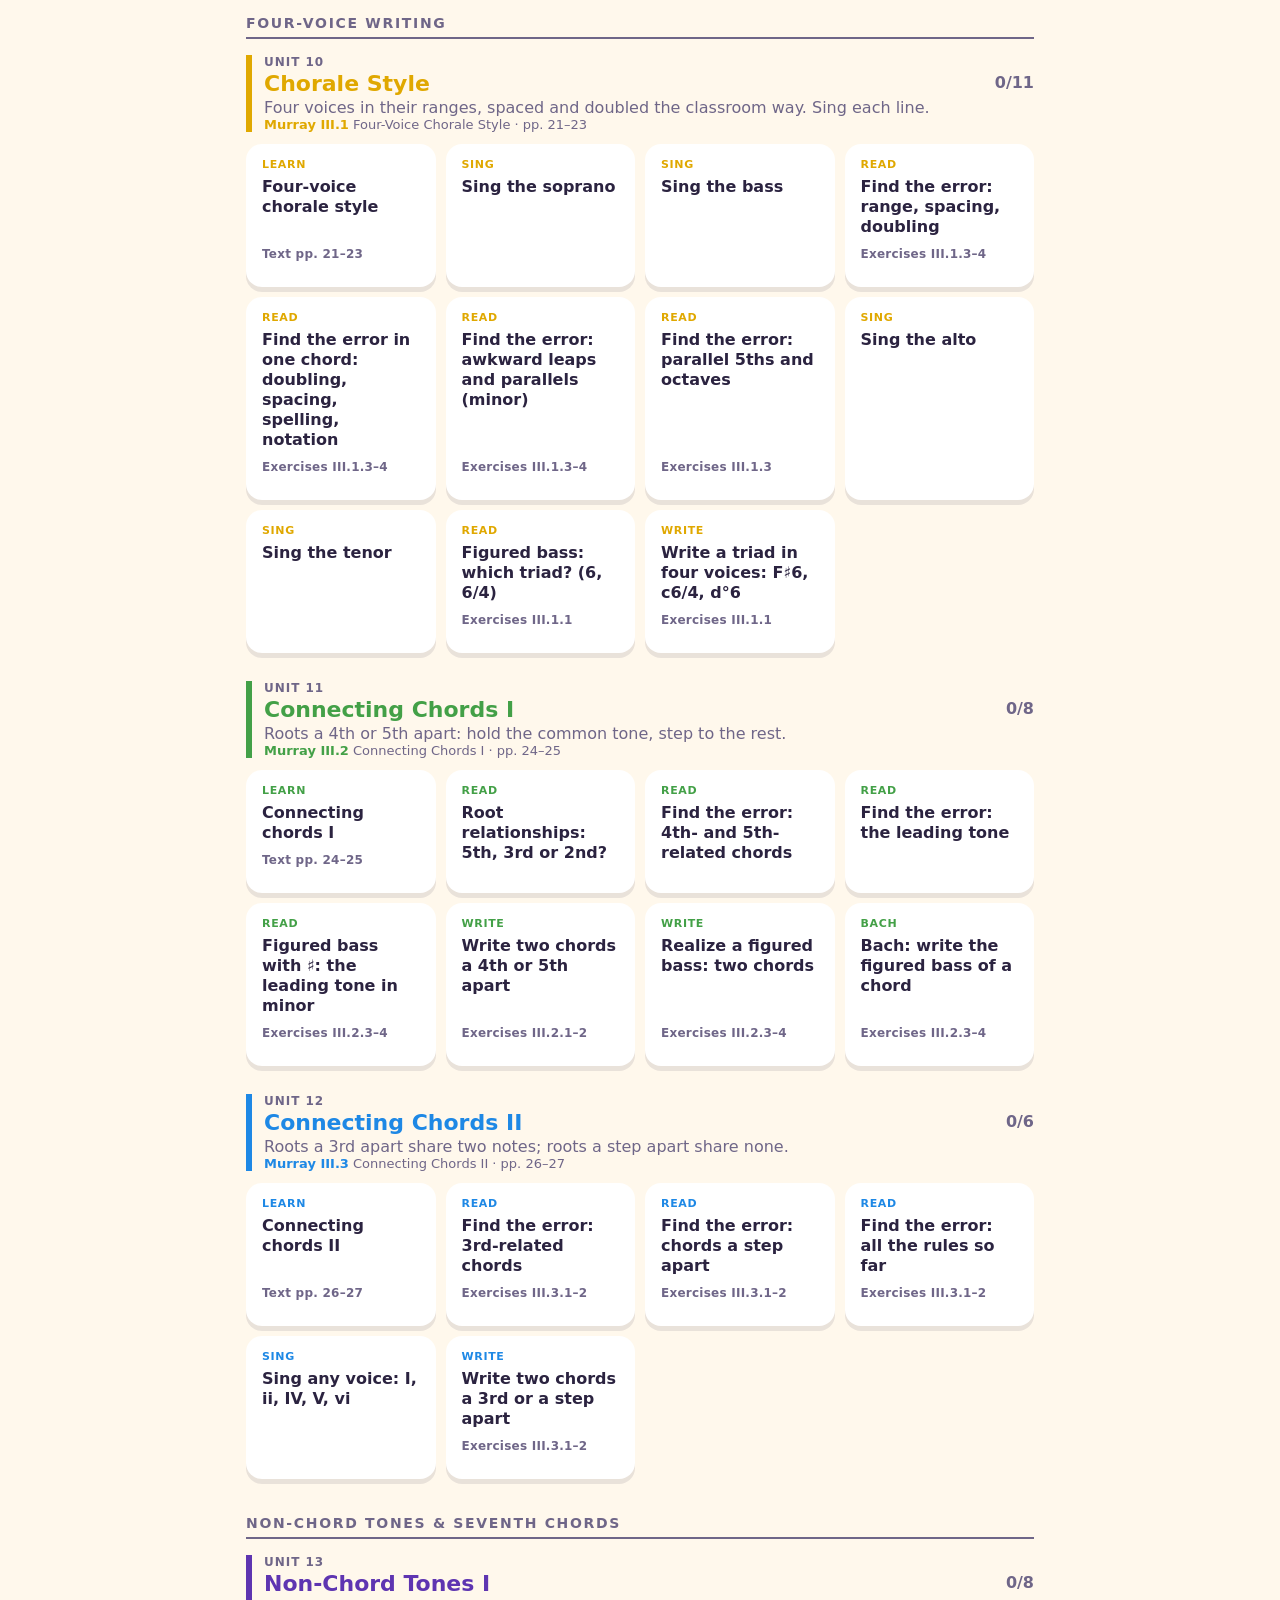
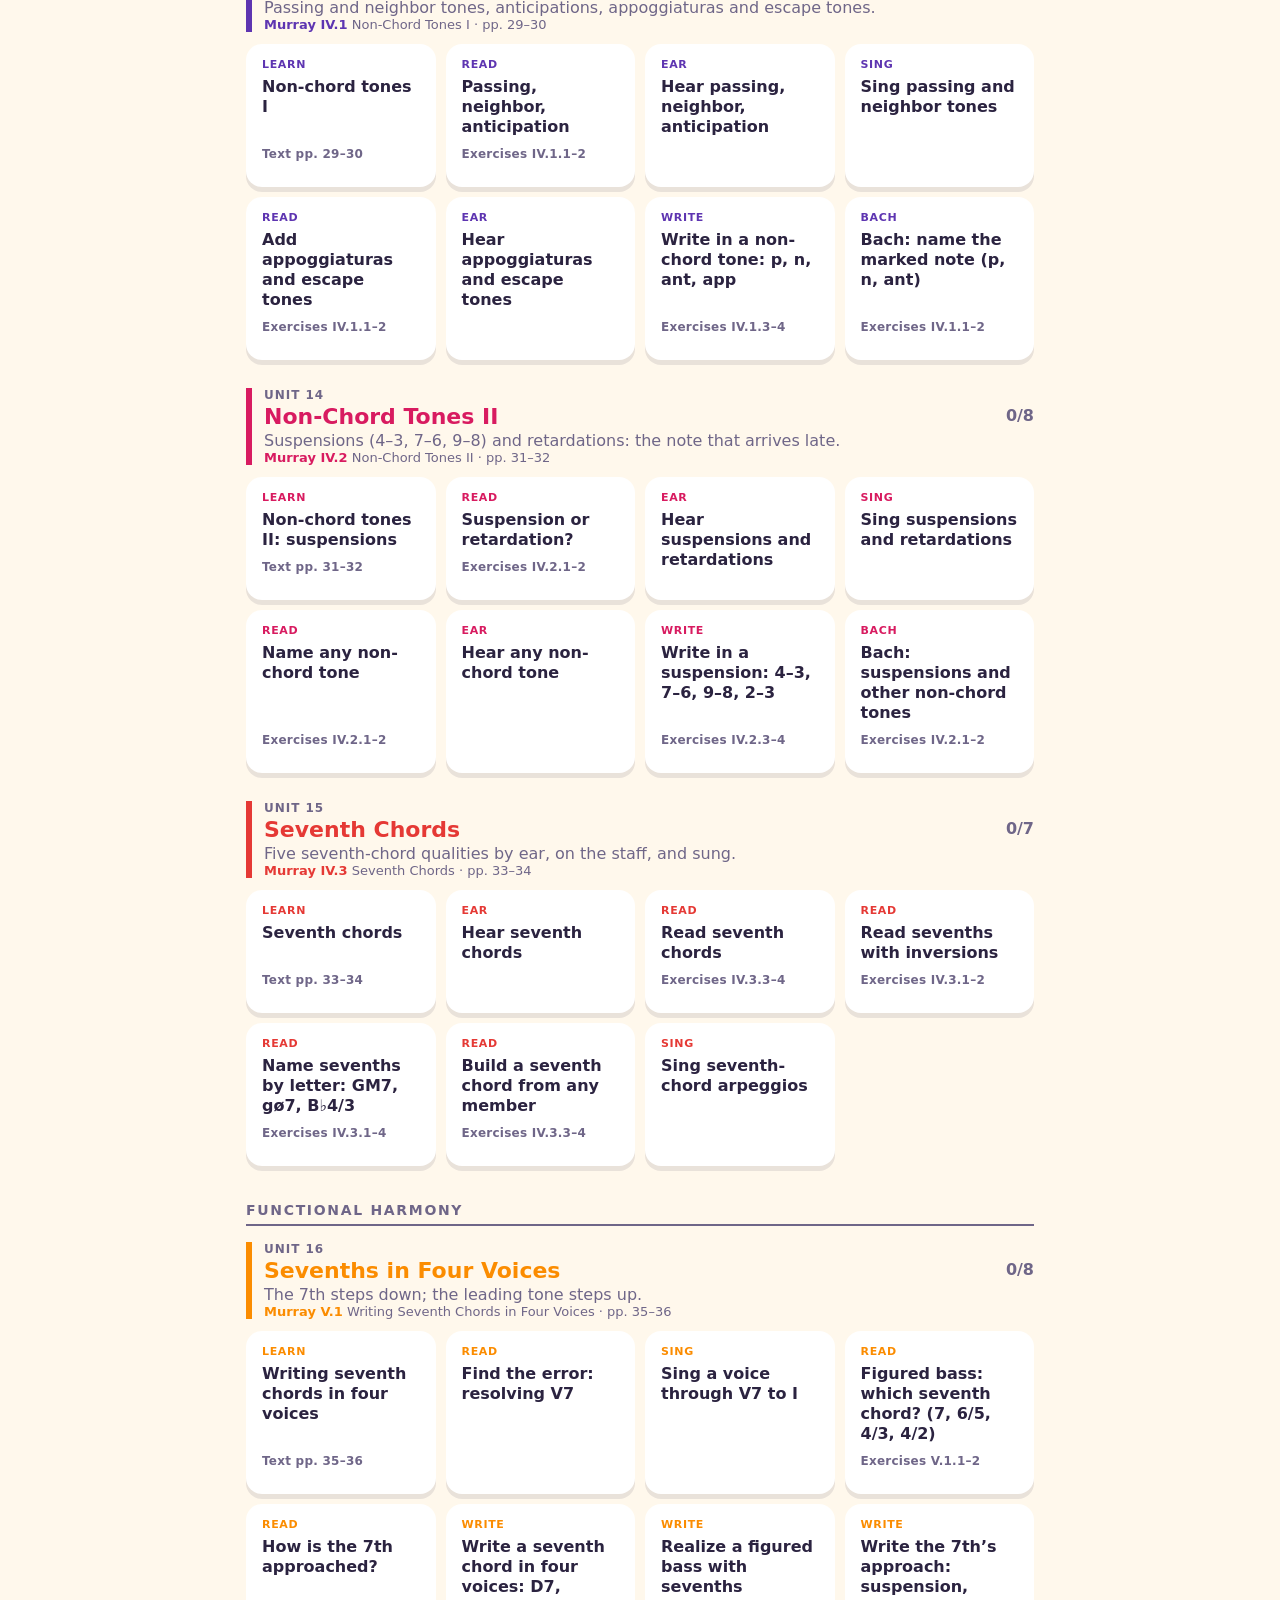
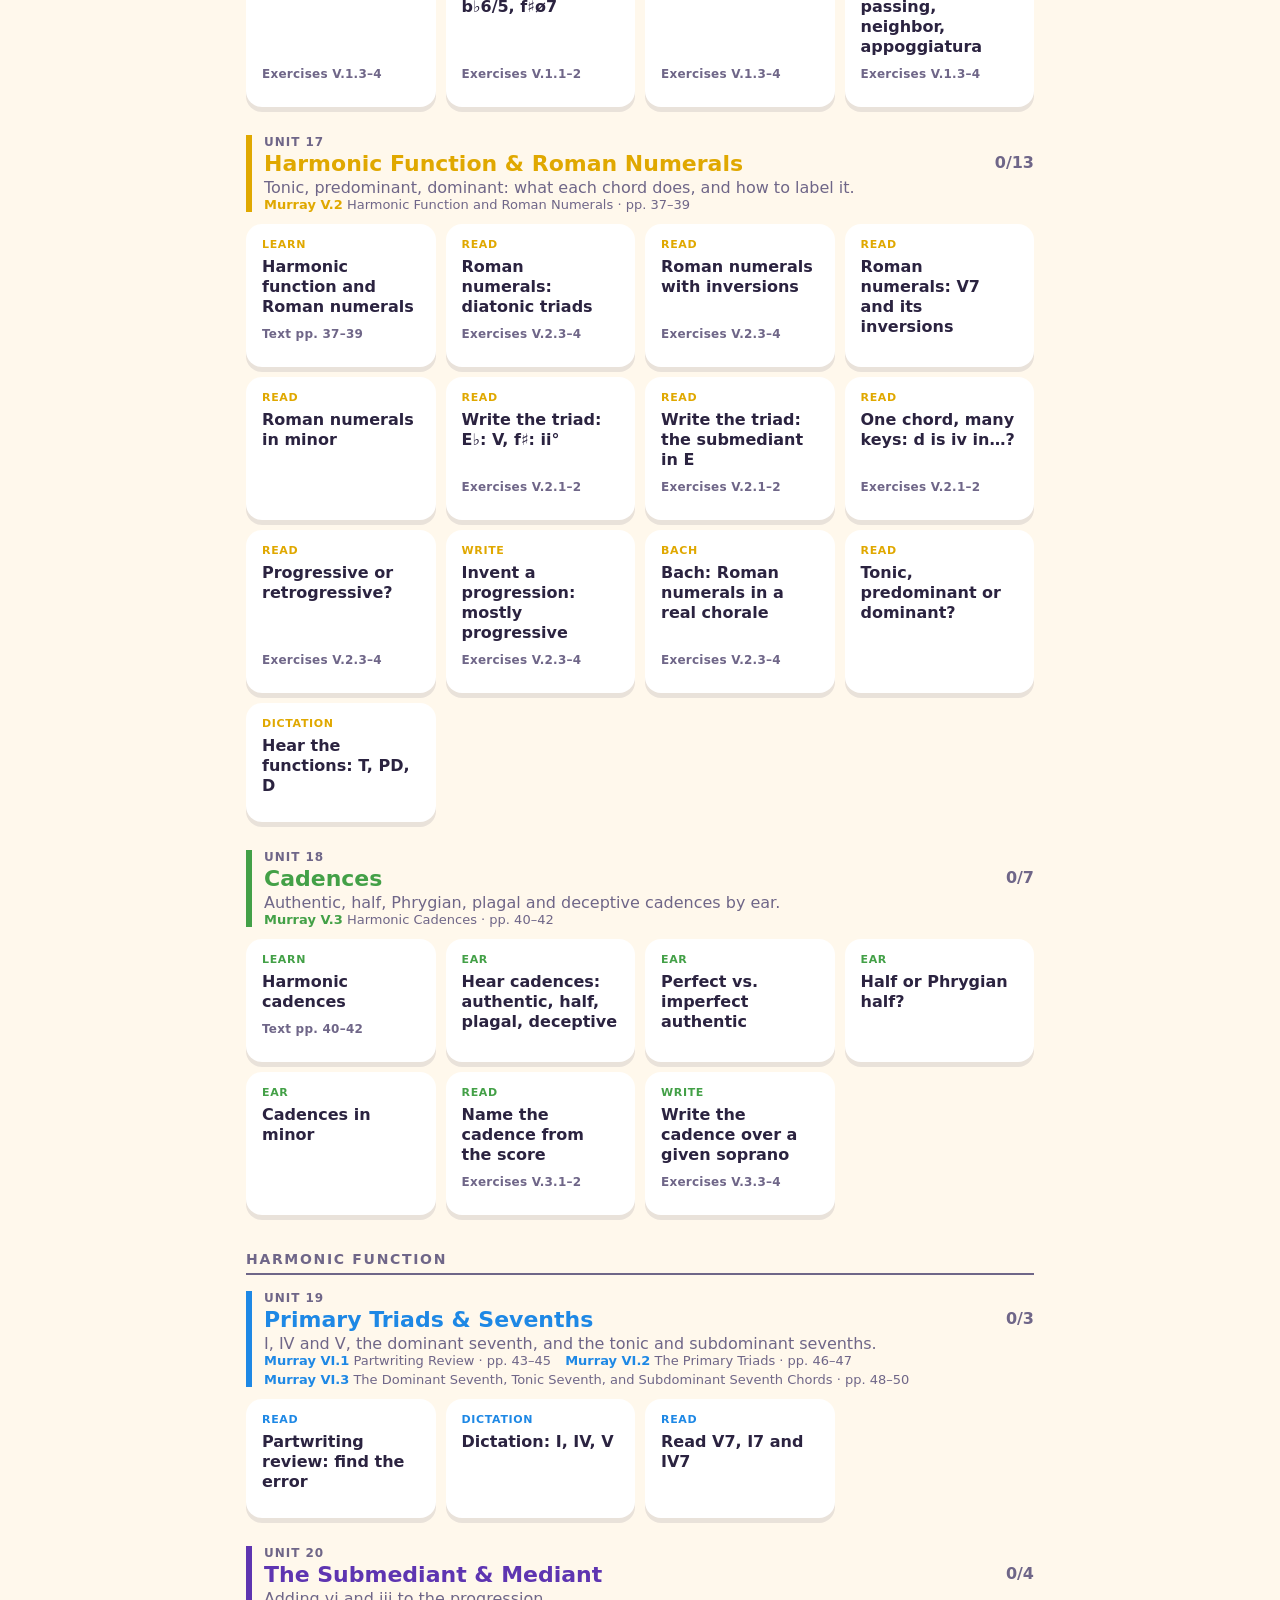
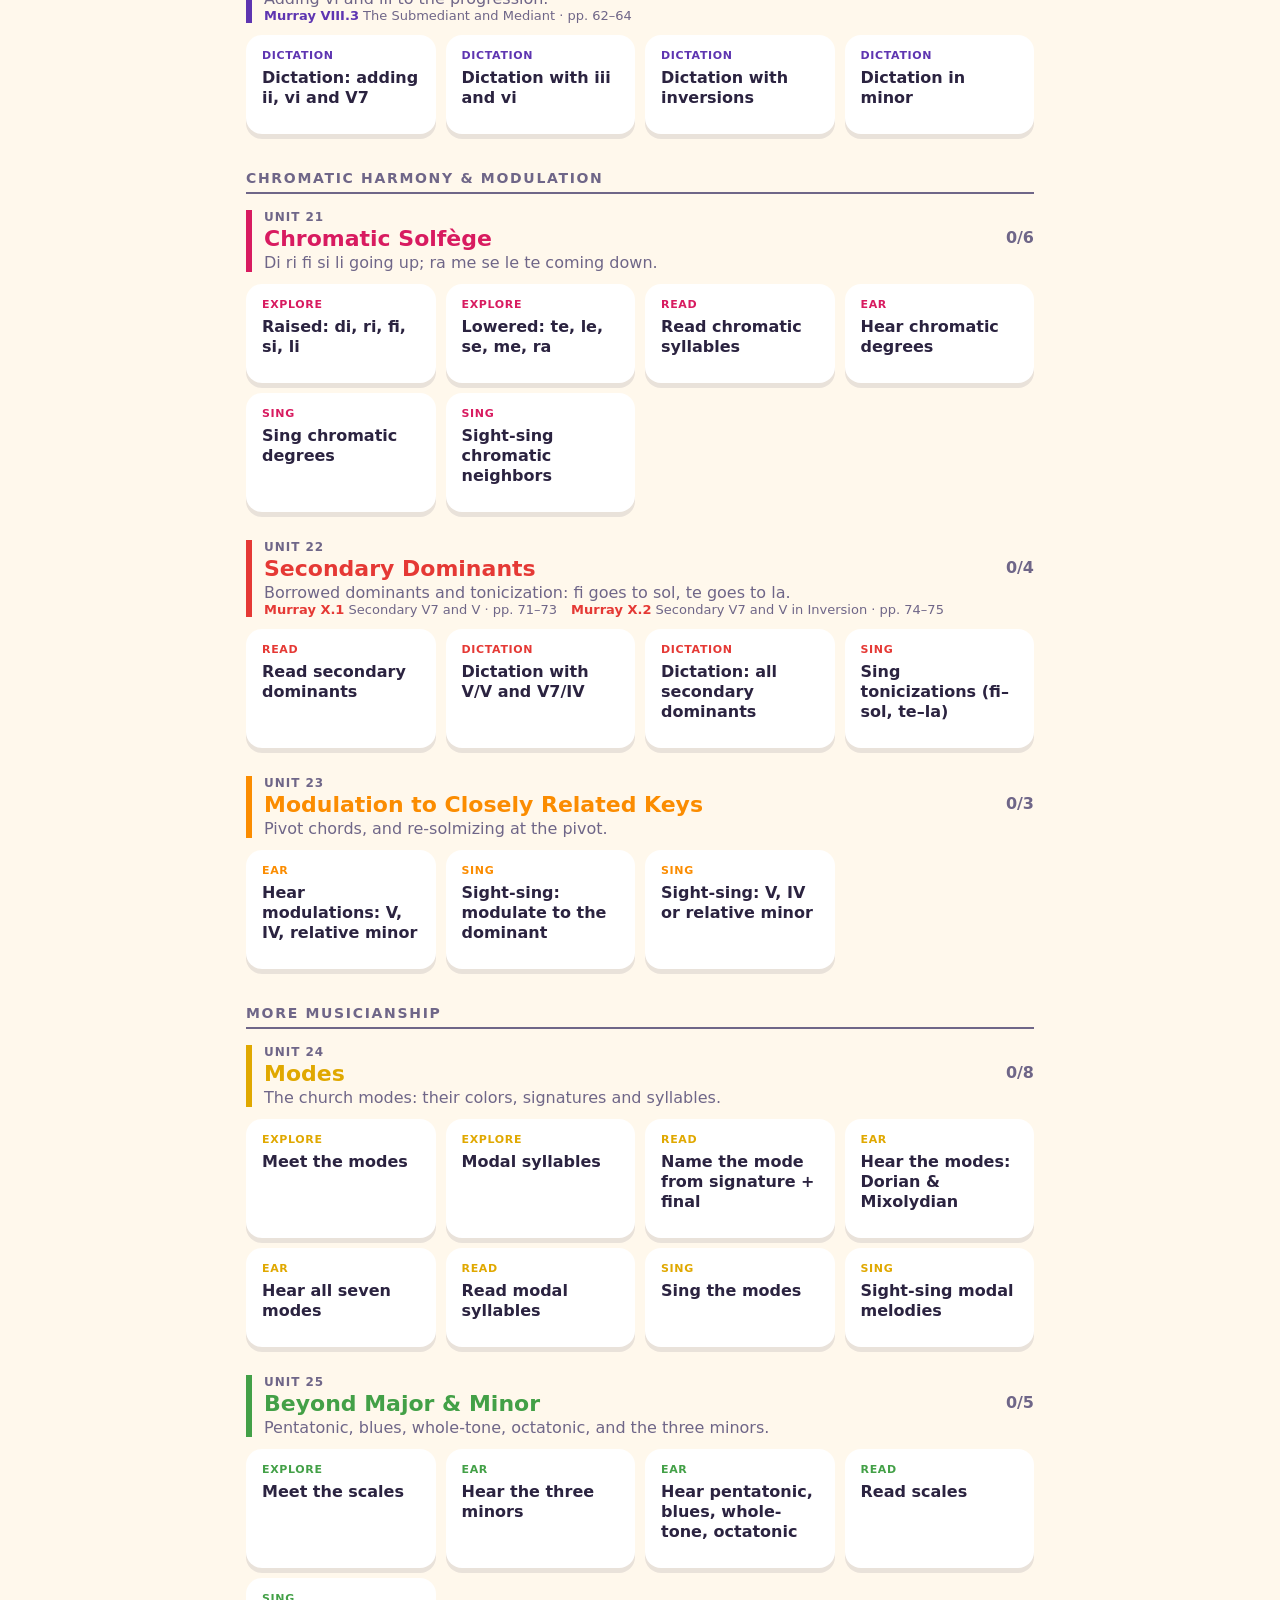
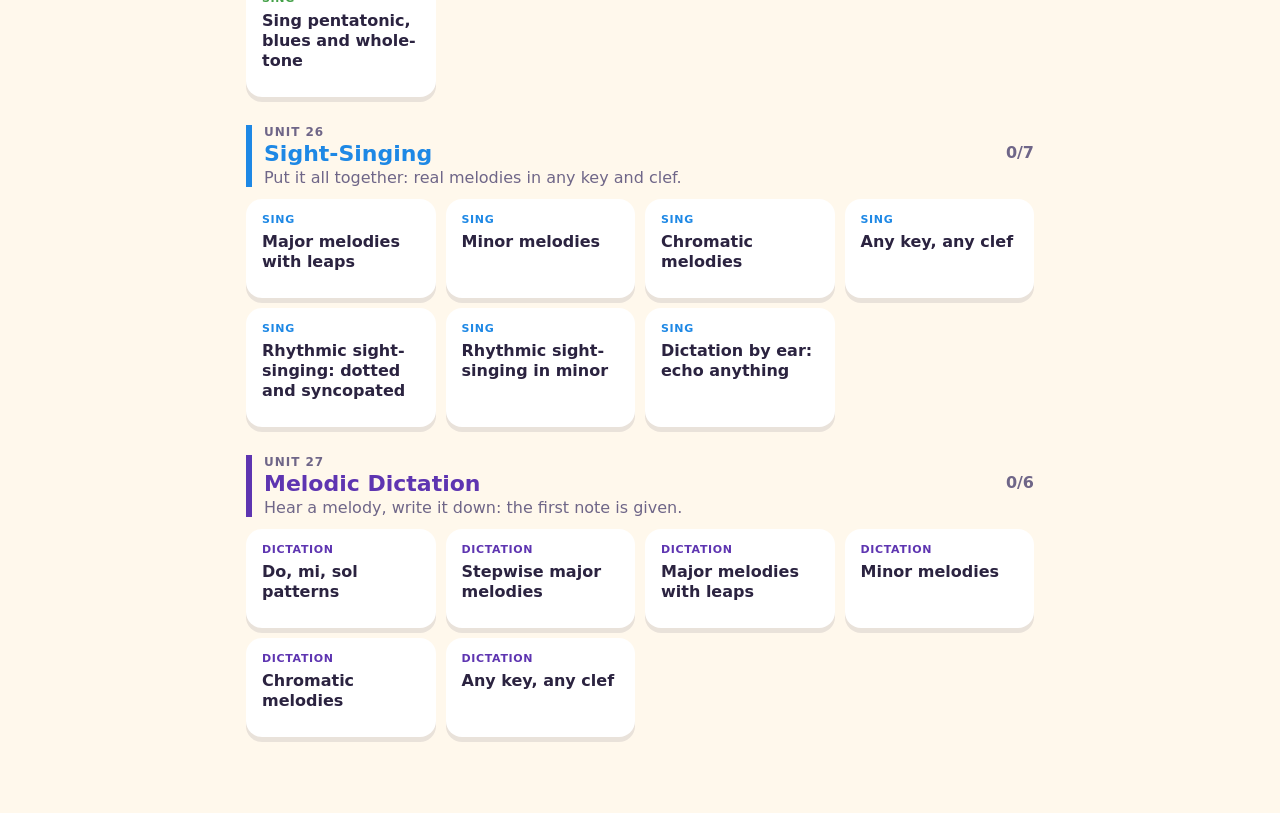
==== commit 499bcc89: "Analyze real Bach chorales: non-chord tones in any voice, numerals, figures 11 phrases from 8 choral" ====
--- a/index.html
+++ b/index.html
@@ -142,6 +142,8 @@
   <script src="js/partwriting.js"></script>
   <script src="js/nct.js"></script>
   <script src="js/phrase.js"></script>
+  <script src="js/chorale.js"></script>
+  <script src="js/chorales.js"></script>
   <script src="js/staff.js"></script>
   <script src="js/sound.js"></script>
   <script src="js/curriculum.js"></script>
@@ -158,6 +160,7 @@
   <script src="js/exercises-book.js"></script>
   <script src="js/exercises-compose.js"></script>
   <script src="js/exercises-fundamentals.js"></script>
+  <script src="js/exercises-chorale.js"></script>
   <script src="js/learn-view.js"></script>
   <script src="js/main.js"></script>
 </body>
